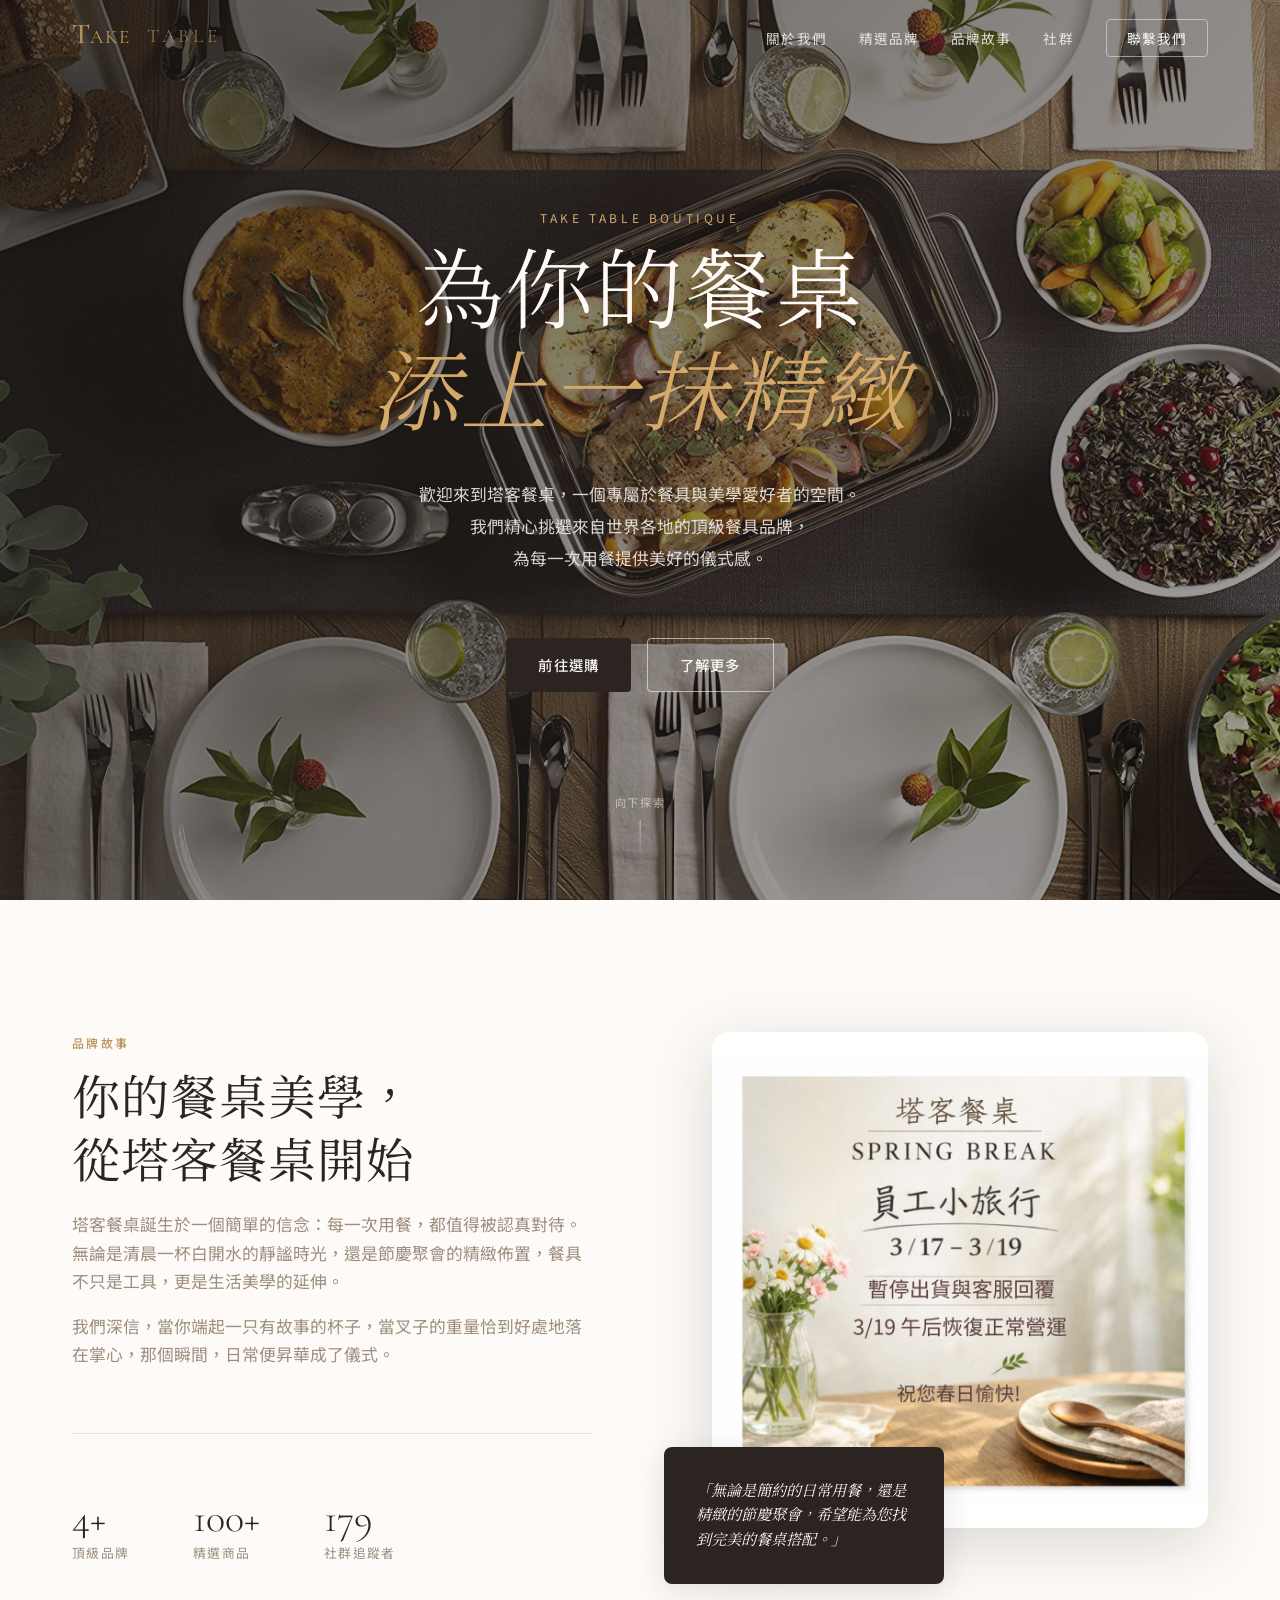
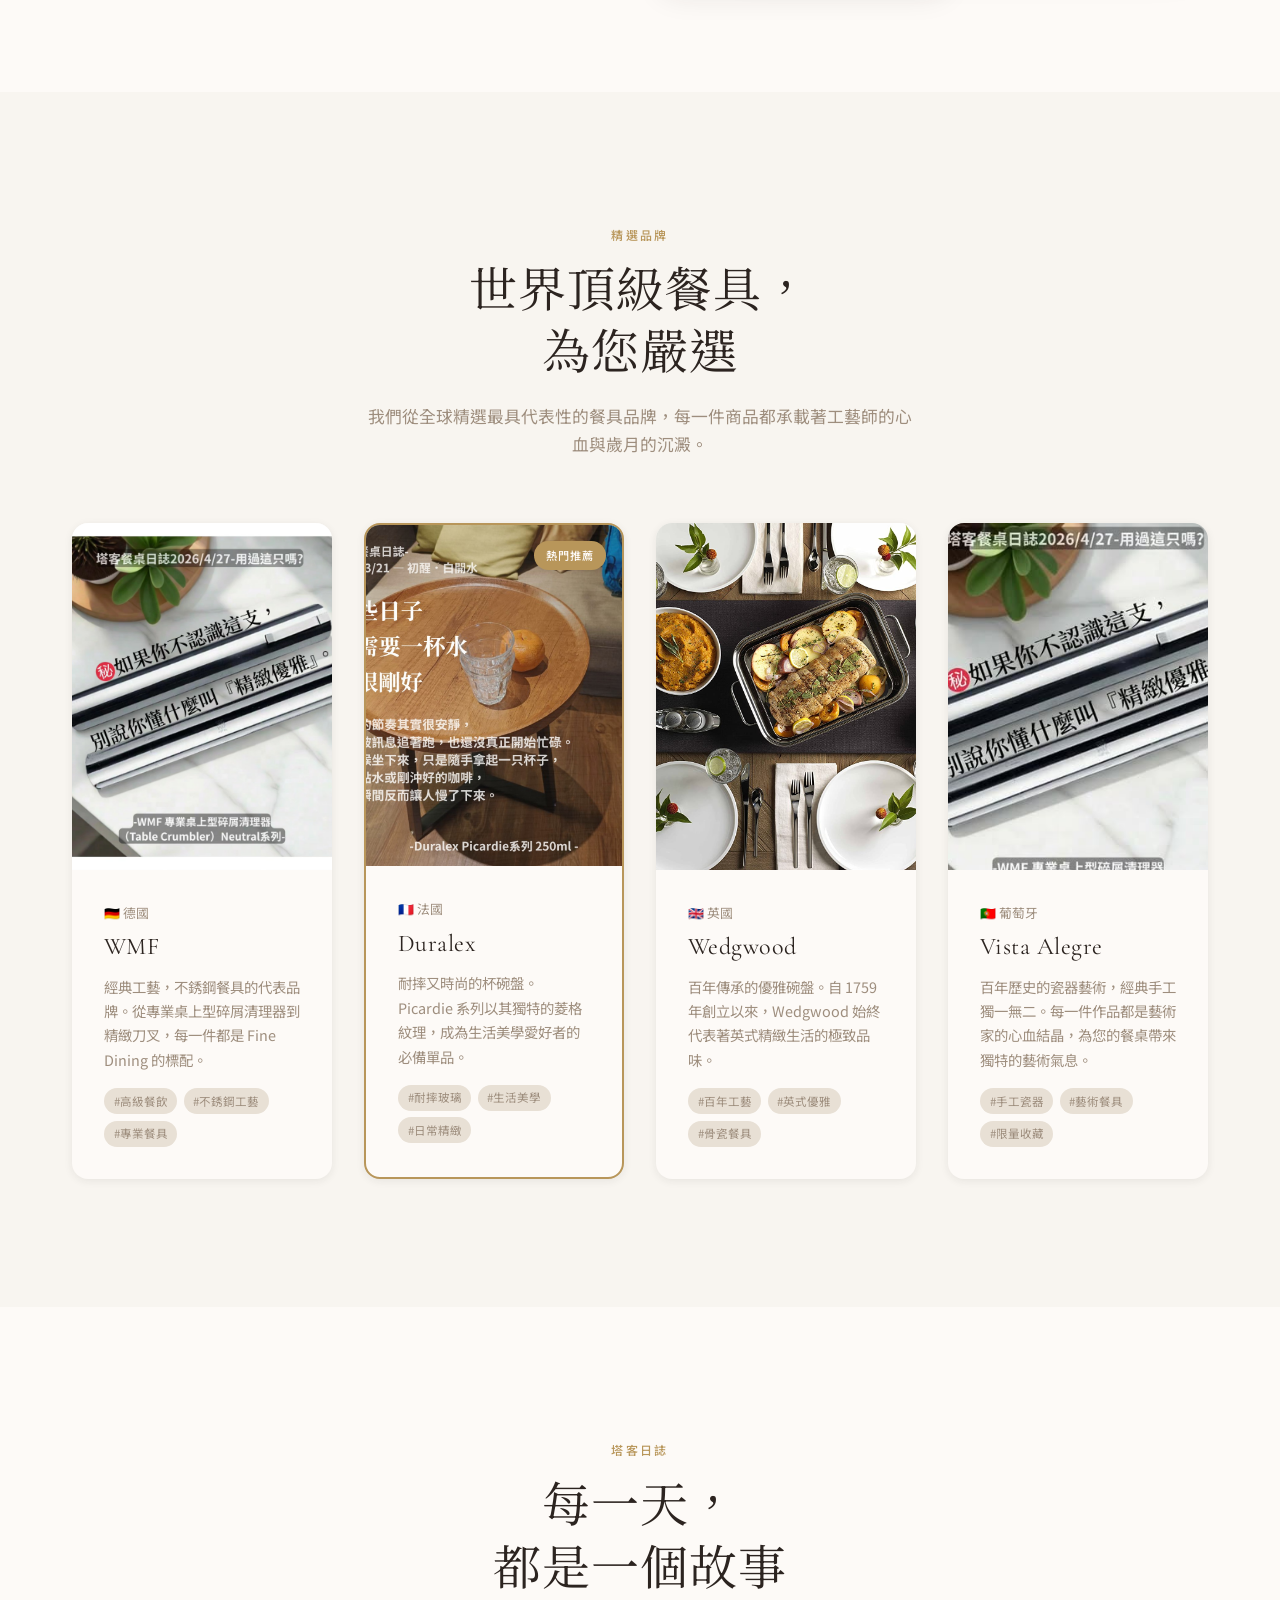
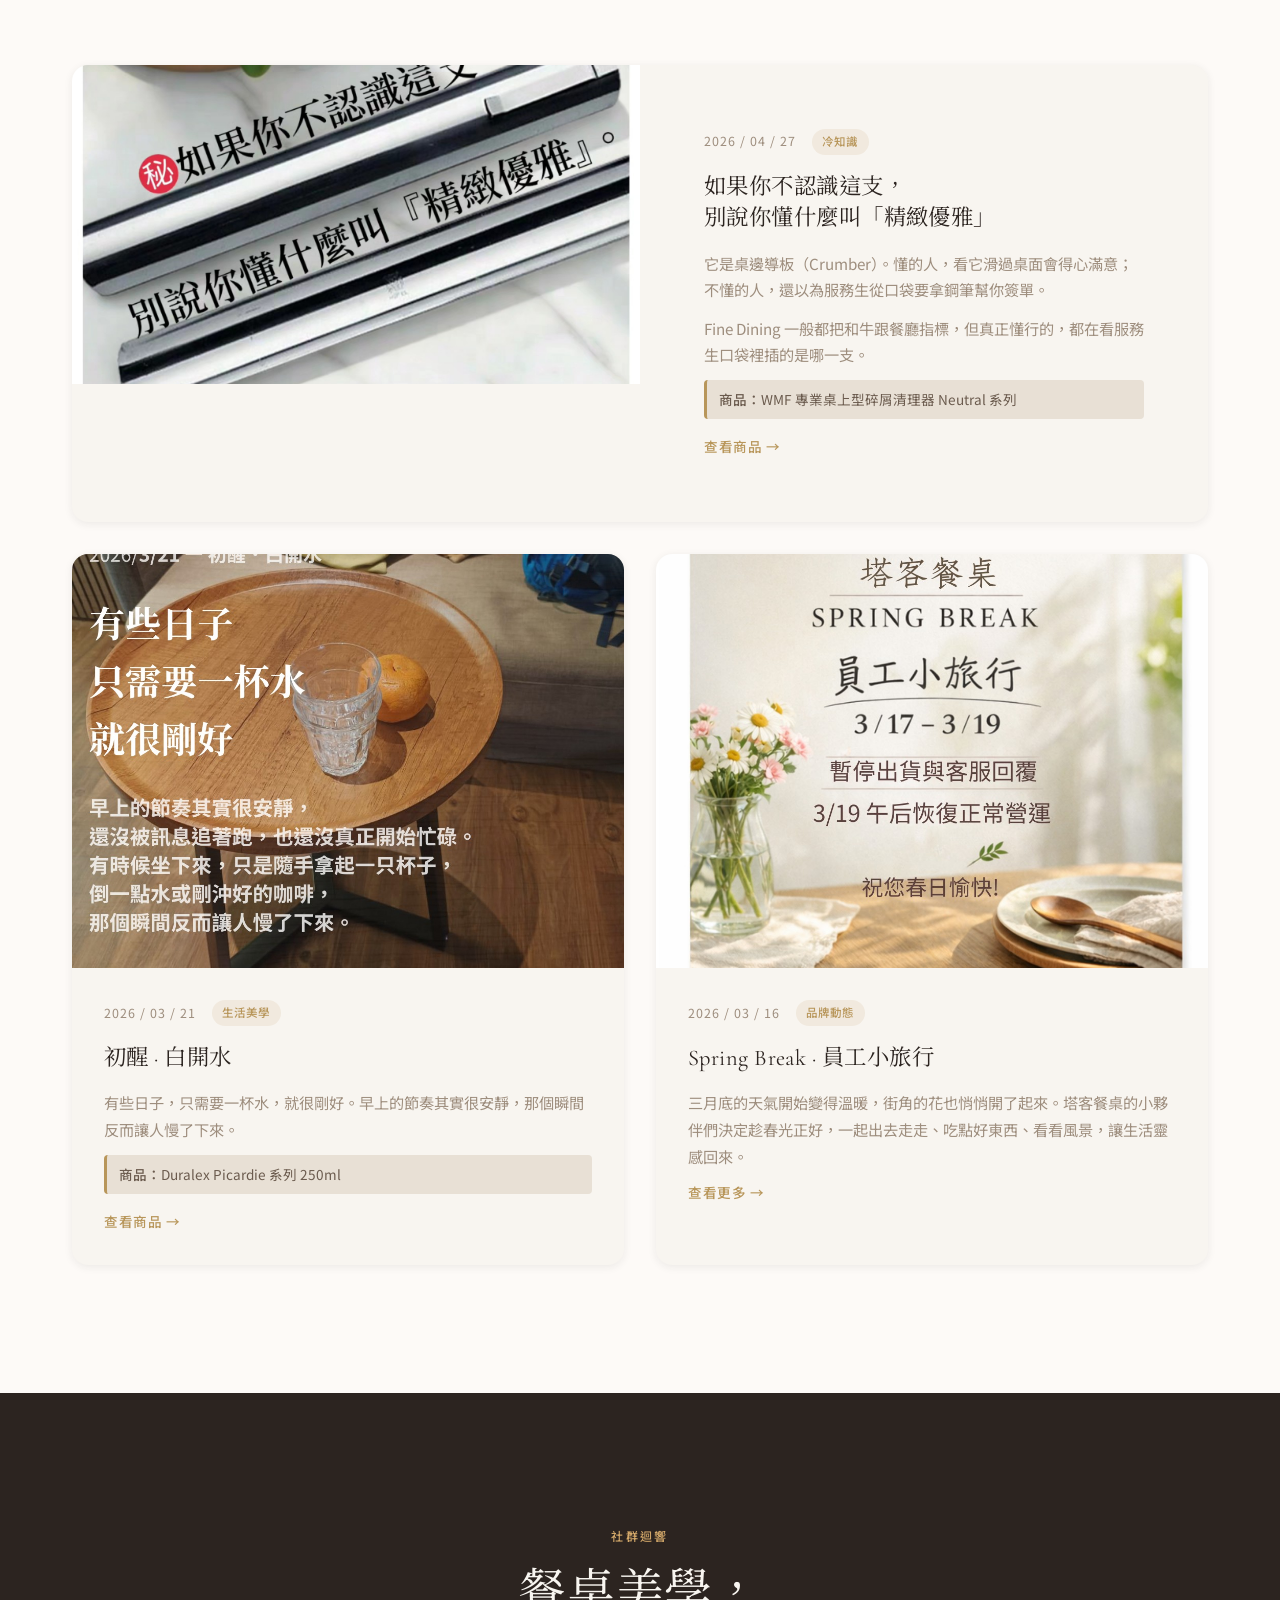
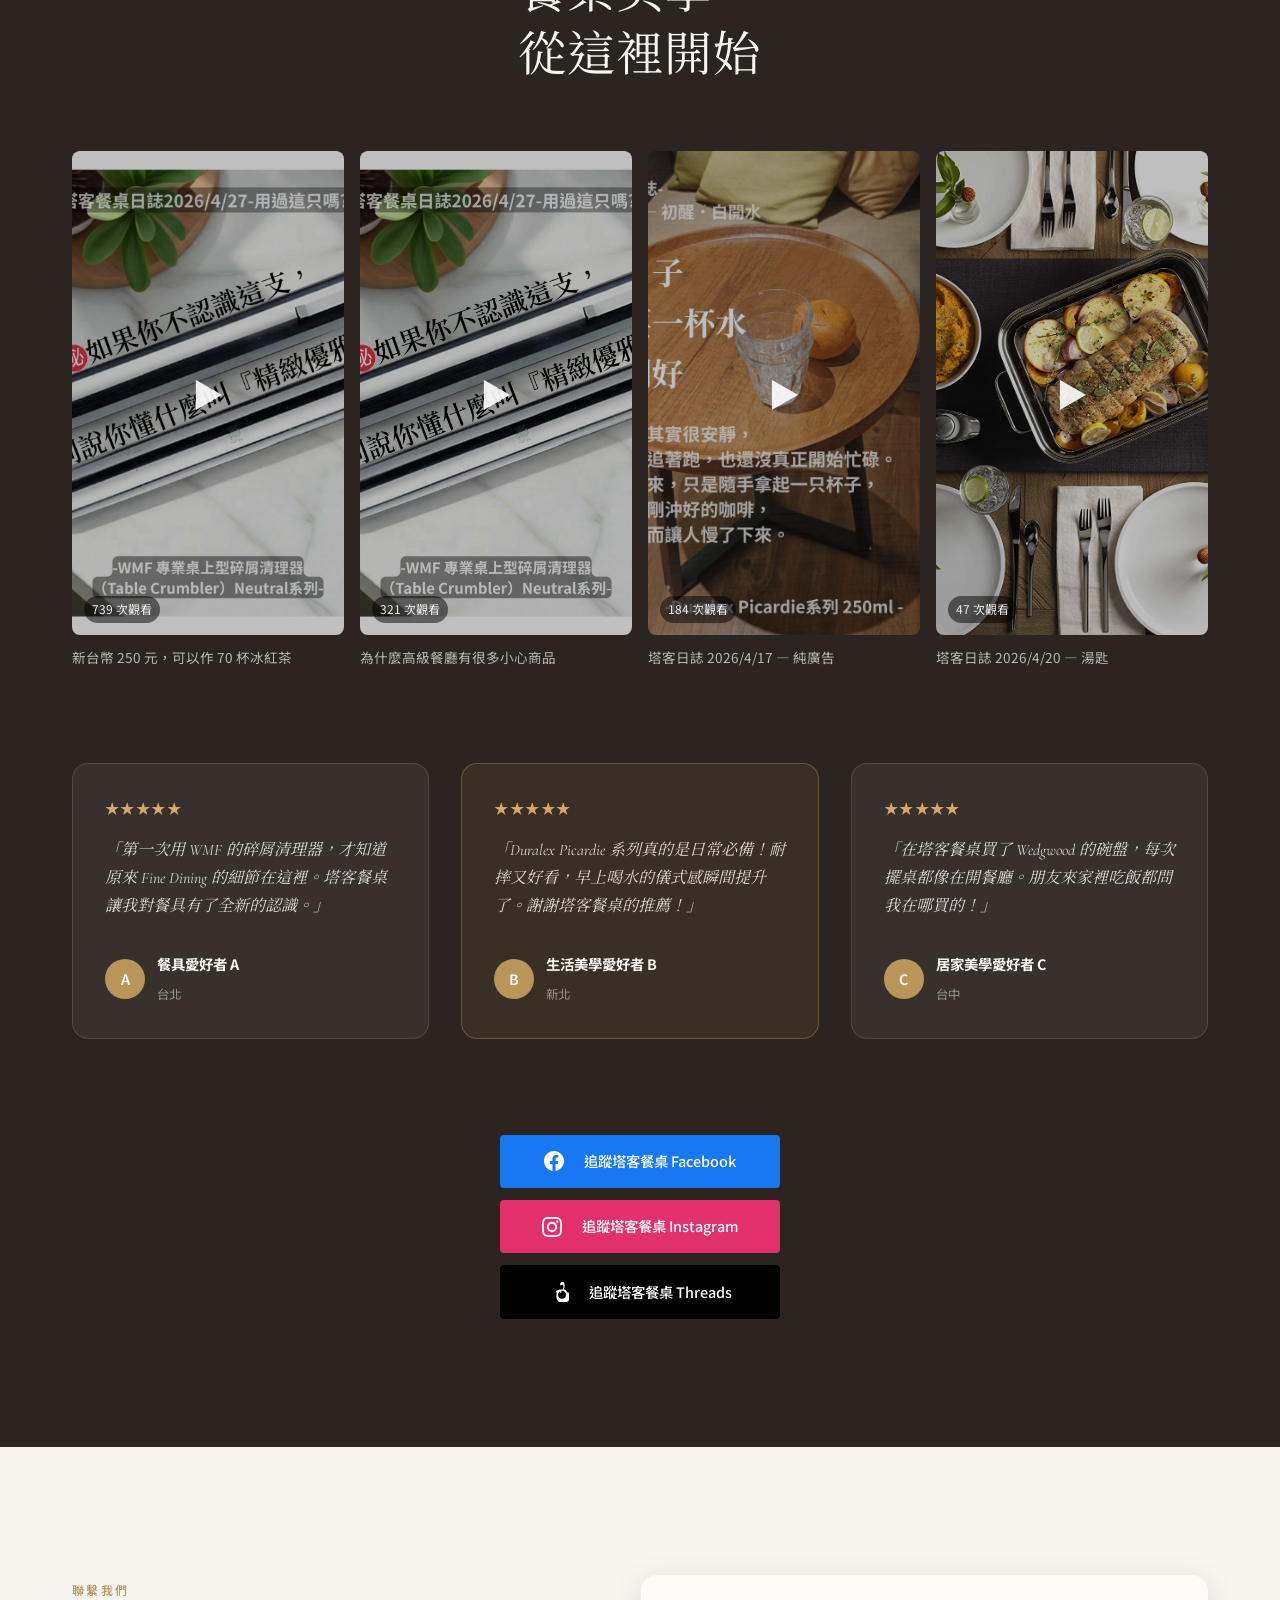
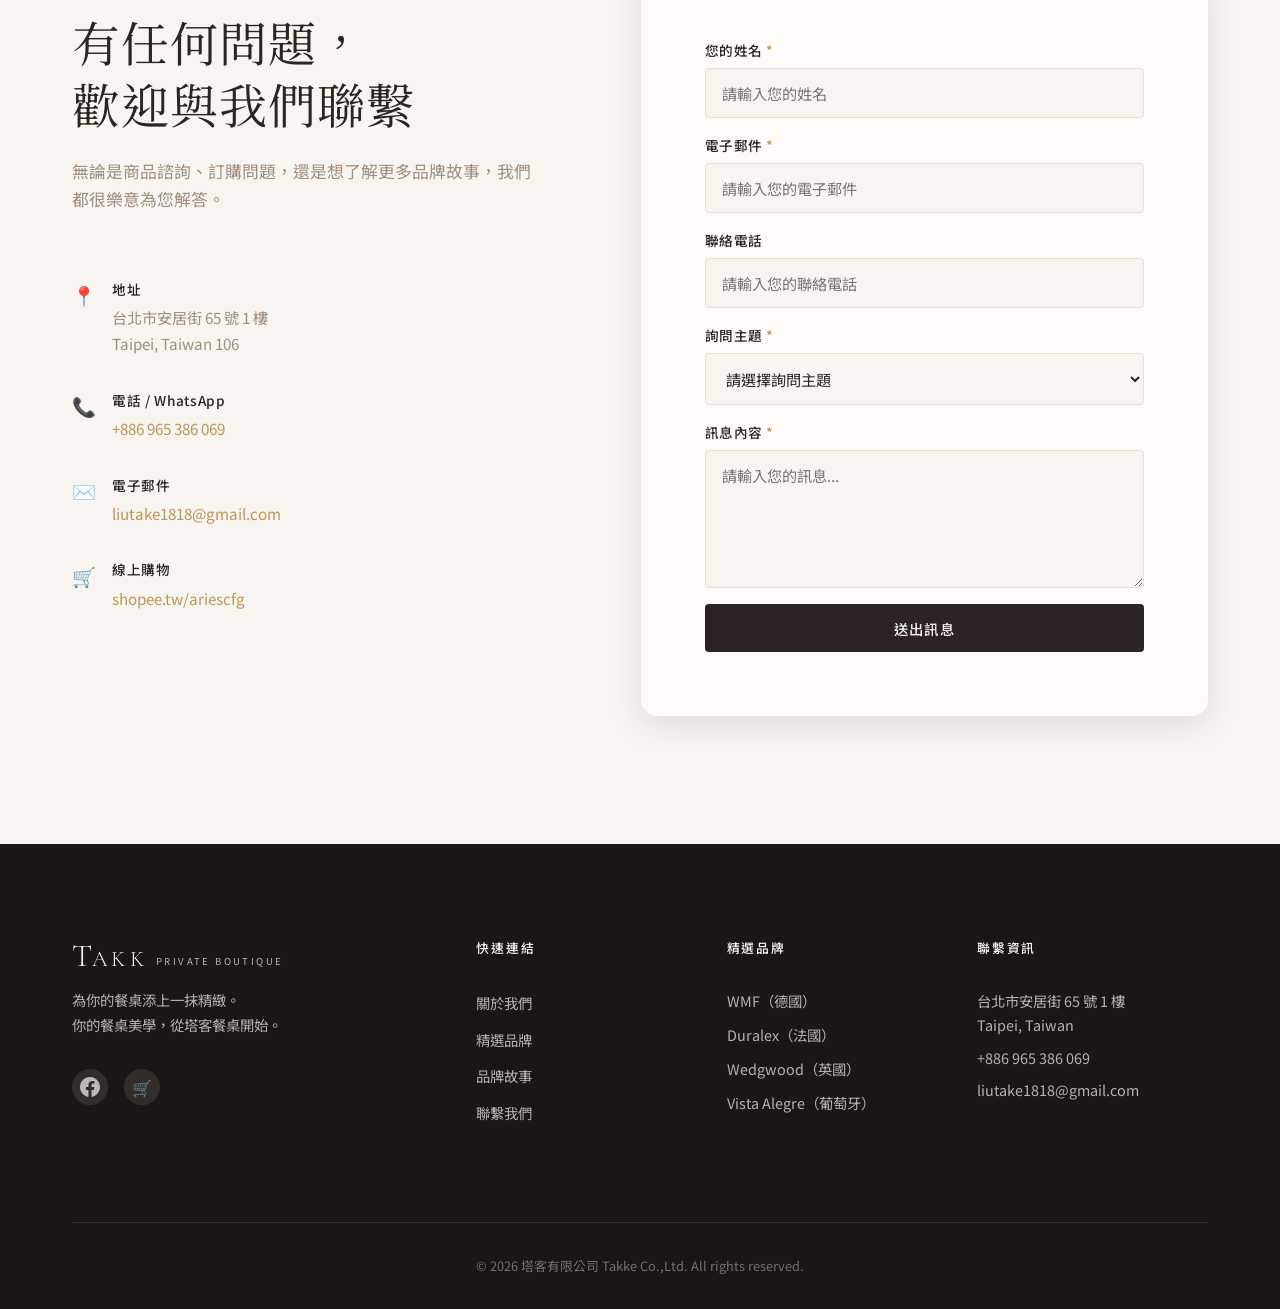
==== index.html @ 1107cc6e "Update hero-eyebrow text from 'TAKK' to 'TAKE'" ====
<!DOCTYPE html>
<html lang="zh-TW">
<head>
  <meta charset="UTF-8" />
  <meta name="viewport" content="width=device-width, initial-scale=1.0" />
  <title>塔客餐桌 | TAKE Table Boutique</title>
  <link rel="preconnect" href="https://fonts.googleapis.com" />
  <link rel="preconnect" href="https://fonts.gstatic.com" crossorigin />
  <link href="https://fonts.googleapis.com/css2?family=Noto+Serif+TC:wght@300;400;500;600;700&family=Cormorant+Garamond:ital,wght@0,300;0,400;0,500;1,300;1,400&family=Noto+Sans+TC:wght@300;400;500&display=swap" rel="stylesheet" />
  <link rel="stylesheet" href="style.css" />
</head>
<body>

  <!-- ========== NAVIGATION ========== -->
  <nav class="navbar" id="navbar">
    <div class="nav-container">
      <a href="#" class="nav-logo" style="text-decoration: none;">
        <span class="logo-t" style="font-family: 'Cormorant Garamond', serif; font-size: 1.8rem; font-weight: 500; color: #b8965a;">T</span><span class="logo-ake" style="font-family: 'Cormorant Garamond', serif; font-size: 1.2rem; letter-spacing: 0.1em; color: #b8965a; margin-right: 8px;">AKE</span>
        <span class="logo-sub" style="font-family: 'Cormorant Garamond', serif; font-size: 1.2rem; letter-spacing: 0.2em; color: #b8965a;">TABLE</span>
      </a>
      <ul class="nav-links">
        <li><a href="#about">關於我們</a></li>
        <li><a href="#brands">精選品牌</a></li>
        <li><a href="#stories">品牌故事</a></li>
        <li><a href="#social">社群</a></li>
        <li><a href="#contact" class="nav-cta">聯繫我們</a></li>
      </ul>
      <button class="hamburger" id="hamburger" aria-label="選單">
        <span></span><span></span><span></span>
      </button>
    </div>
  </nav>

  <!-- ========== HERO SECTION ========== -->
  <section class="hero" id="hero">
    <div class="hero-bg">
      <img src="cover_photo.jpeg" alt="TAKK 餐桌封面" class="hero-img" />
      <div class="hero-overlay"></div>
    </div>
    <div class="hero-content">
      <p class="hero-eyebrow">TAKE Table Boutique</p>
      <h1 class="hero-title">
        為你的餐桌<br />
        <em>添上一抹精緻</em>
      </h1>
      <p class="hero-desc">
        歡迎來到塔客餐桌，一個專屬於餐具與美學愛好者的空間。<br />
        我們精心挑選來自世界各地的頂級餐具品牌，<br />
        為每一次用餐提供美好的儀式感。
      </p>
      <div class="hero-actions">
        <a href="https://shopee.tw/ariescfg" target="_blank" class="btn btn-primary">前往選購</a>
        <a href="#about" class="btn btn-outline">了解更多</a>
      </div>
    </div>
    <div class="hero-scroll">
      <span>向下探索</span>
      <div class="scroll-line"></div>
    </div>
  </section>

  <!-- ========== BRAND STORY ========== -->
  <section class="about" id="about">
    <div class="container">
      <div class="about-grid">
        <div class="about-text">
          <span class="section-label">品牌故事</span>
          <h2 class="section-title">你的餐桌美學，<br />從塔客餐桌開始</h2>
          <p>
            塔客餐桌誕生於一個簡單的信念：每一次用餐，都值得被認真對待。無論是清晨一杯白開水的靜謐時光，還是節慶聚會的精緻佈置，餐具不只是工具，更是生活美學的延伸。
          </p>
          <p>
            我們深信，當你端起一只有故事的杯子，當叉子的重量恰到好處地落在掌心，那個瞬間，日常便昇華成了儀式。
          </p>
          <div class="about-stats">
            <div class="stat">
              <span class="stat-num">4+</span>
              <span class="stat-label">頂級品牌</span>
            </div>
            <div class="stat">
              <span class="stat-num">100+</span>
              <span class="stat-label">精選商品</span>
            </div>
            <div class="stat">
              <span class="stat-num">179</span>
              <span class="stat-label">社群追蹤者</span>
            </div>
          </div>
        </div>
        <div class="about-visual">
          <div class="about-img-wrap">
            <img src="post_spring_break.jpeg" alt="塔客餐桌品牌故事" />
          </div>
          <div class="about-quote">
            <p>「無論是簡約的日常用餐，還是精緻的節慶聚會，希望能為您找到完美的餐桌搭配。」</p>
          </div>
        </div>
      </div>
    </div>
  </section>

  <!-- ========== FEATURED BRANDS / SERVICE CARDS ========== -->
  <section class="brands" id="brands">
    <div class="container">
      <div class="section-header">
        <span class="section-label">精選品牌</span>
        <h2 class="section-title">世界頂級餐具，<br />為您嚴選</h2>
        <p class="section-desc">我們從全球精選最具代表性的餐具品牌，每一件商品都承載著工藝師的心血與歲月的沉澱。</p>
      </div>
      <div class="brands-grid">

        <div class="brand-card">
          <div class="brand-card-img">
            <img src="post_crumbler_detail.jpeg" alt="WMF 德國餐具" />
            <div class="brand-card-overlay">
              <a href="https://shopee.tw/ariescfg" target="_blank" class="brand-shop-btn">立即選購</a>
            </div>
          </div>
          <div class="brand-card-body">
            <div class="brand-origin">🇩🇪 德國</div>
            <h3 class="brand-name">WMF</h3>
            <p class="brand-desc">經典工藝，不銹鋼餐具的代表品牌。從專業桌上型碎屑清理器到精緻刀叉，每一件都是 Fine Dining 的標配。</p>
            <div class="brand-tags">
              <span>#高級餐飲</span>
              <span>#不銹鋼工藝</span>
              <span>#專業餐具</span>
            </div>
          </div>
        </div>

        <div class="brand-card featured">
          <div class="brand-card-badge">熱門推薦</div>
          <div class="brand-card-img">
            <img src="post_duralex_morning.jpeg" alt="Duralex 法國玻璃杯" />
            <div class="brand-card-overlay">
              <a href="https://shopee.tw/ariescfg" target="_blank" class="brand-shop-btn">立即選購</a>
            </div>
          </div>
          <div class="brand-card-body">
            <div class="brand-origin">🇫🇷 法國</div>
            <h3 class="brand-name">Duralex</h3>
            <p class="brand-desc">耐摔又時尚的杯碗盤。Picardie 系列以其獨特的菱格紋理，成為生活美學愛好者的必備單品。</p>
            <div class="brand-tags">
              <span>#耐摔玻璃</span>
              <span>#生活美學</span>
              <span>#日常精緻</span>
            </div>
          </div>
        </div>

        <div class="brand-card">
          <div class="brand-card-img">
            <img src="cover_photo.jpeg" alt="Wedgwood 英國瓷器" />
            <div class="brand-card-overlay">
              <a href="https://shopee.tw/ariescfg" target="_blank" class="brand-shop-btn">立即選購</a>
            </div>
          </div>
          <div class="brand-card-body">
            <div class="brand-origin">🇬🇧 英國</div>
            <h3 class="brand-name">Wedgwood</h3>
            <p class="brand-desc">百年傳承的優雅碗盤。自 1759 年創立以來，Wedgwood 始終代表著英式精緻生活的極致品味。</p>
            <div class="brand-tags">
              <span>#百年工藝</span>
              <span>#英式優雅</span>
              <span>#骨瓷餐具</span>
            </div>
          </div>
        </div>

        <div class="brand-card">
          <div class="brand-card-img">
            <img src="photo_food1.jpeg" alt="Vista Alegre 葡萄牙瓷器" />
            <div class="brand-card-overlay">
              <a href="https://shopee.tw/ariescfg" target="_blank" class="brand-shop-btn">立即選購</a>
            </div>
          </div>
          <div class="brand-card-body">
            <div class="brand-origin">🇵🇹 葡萄牙</div>
            <h3 class="brand-name">Vista Alegre</h3>
            <p class="brand-desc">百年歷史的瓷器藝術，經典手工獨一無二。每一件作品都是藝術家的心血結晶，為您的餐桌帶來獨特的藝術氣息。</p>
            <div class="brand-tags">
              <span>#手工瓷器</span>
              <span>#藝術餐具</span>
              <span>#限量收藏</span>
            </div>
          </div>
        </div>

      </div>
    </div>
  </section>

  <!-- ========== FEATURED STORIES ========== -->
  <section class="stories" id="stories">
    <div class="container">
      <div class="section-header">
        <span class="section-label">塔客日誌</span>
        <h2 class="section-title">每一天，<br />都是一個故事</h2>
      </div>
      <div class="stories-grid">

        <article class="story-card story-large">
          <div class="story-img">
            <img src="post_crumbler_detail.jpeg" alt="WMF 碎屑清理器" />
          </div>
          <div class="story-body">
            <div class="story-meta">
              <span class="story-date">2026 / 04 / 27</span>
              <span class="story-cat">冷知識</span>
            </div>
            <h3>如果你不認識這支，<br />別說你懂什麼叫「精緻優雅」</h3>
            <p>它是桌邊導板（Crumber）。懂的人，看它滑過桌面會得心滿意；不懂的人，還以為服務生從口袋要拿鋼筆幫你簽單。</p>
            <p>Fine Dining 一般都把和牛跟餐廳指標，但真正懂行的，都在看服務生口袋裡插的是哪一支。</p>
            <div class="story-product">
              <span>商品：</span>WMF 專業桌上型碎屑清理器 Neutral 系列
            </div>
            <a href="https://s.shopee.tw/1Lc9qVCIYi" target="_blank" class="story-link">查看商品 →</a>
          </div>
        </article>

        <article class="story-card">
          <div class="story-img">
            <img src="post_duralex_morning.jpeg" alt="Duralex 早晨" />
          </div>
          <div class="story-body">
            <div class="story-meta">
              <span class="story-date">2026 / 03 / 21</span>
              <span class="story-cat">生活美學</span>
            </div>
            <h3>初醒 · 白開水</h3>
            <p>有些日子，只需要一杯水，就很剛好。早上的節奏其實很安靜，那個瞬間反而讓人慢了下來。</p>
            <div class="story-product">
              <span>商品：</span>Duralex Picardie 系列 250ml
            </div>
            <a href="https://shopee.tw/ariescfg" target="_blank" class="story-link">查看商品 →</a>
          </div>
        </article>

        <article class="story-card">
          <div class="story-img">
            <img src="post_spring_break.jpeg" alt="Spring Break" />
          </div>
          <div class="story-body">
            <div class="story-meta">
              <span class="story-date">2026 / 03 / 16</span>
              <span class="story-cat">品牌動態</span>
            </div>
            <h3>Spring Break · 員工小旅行</h3>
            <p>三月底的天氣開始變得溫暖，街角的花也悄悄開了起來。塔客餐桌的小夥伴們決定趁春光正好，一起出去走走、吃點好東西、看看風景，讓生活靈感回來。</p>
            <a href="https://www.facebook.com/takktraveltw" target="_blank" class="story-link">查看更多 →</a>
          </div>
        </article>

      </div>
    </div>
  </section>

  <!-- ========== SOCIAL PROOF ========== -->
  <section class="social-proof" id="social">
    <div class="container">
      <div class="section-header">
        <span class="section-label">社群迴響</span>
        <h2 class="section-title">餐桌美學，<br />從這裡開始</h2>
      </div>

      <div class="reels-showcase">
        <div class="reel-item">
          <div class="reel-thumb">
            <img src="post_wmf_crumbler.jpeg" alt="Reel 1" />
            <div class="reel-play">▶</div>
            <div class="reel-views">739 次觀看</div>
          </div>
          <p>新台幣 250 元，可以作 70 杯冰紅茶</p>
        </div>
        <div class="reel-item">
          <div class="reel-thumb">
            <img src="post_crumbler_detail.jpeg" alt="Reel 2" />
            <div class="reel-play">▶</div>
            <div class="reel-views">321 次觀看</div>
          </div>
          <p>為什麼高級餐廳有很多小心商品</p>
        </div>
        <div class="reel-item">
          <div class="reel-thumb">
            <img src="post_duralex_morning.jpeg" alt="Reel 3" />
            <div class="reel-play">▶</div>
            <div class="reel-views">184 次觀看</div>
          </div>
          <p>塔客日誌 2026/4/17 — 純廣告</p>
        </div>
        <div class="reel-item">
          <div class="reel-thumb">
            <img src="cover_photo.jpeg" alt="Reel 4" />
            <div class="reel-play">▶</div>
            <div class="reel-views">47 次觀看</div>
          </div>
          <p>塔客日誌 2026/4/20 — 湯匙</p>
        </div>
      </div>

      <div class="testimonials">
        <div class="testimonial-card">
          <div class="testimonial-stars">★★★★★</div>
          <p class="testimonial-text">「第一次用 WMF 的碎屑清理器，才知道原來 Fine Dining 的細節在這裡。塔客餐桌讓我對餐具有了全新的認識。」</p>
          <div class="testimonial-author">
            <div class="author-avatar">A</div>
            <div>
              <strong>餐具愛好者 A</strong>
              <span>台北</span>
            </div>
          </div>
        </div>
        <div class="testimonial-card featured-testimonial">
          <div class="testimonial-stars">★★★★★</div>
          <p class="testimonial-text">「Duralex Picardie 系列真的是日常必備！耐摔又好看，早上喝水的儀式感瞬間提升了。謝謝塔客餐桌的推薦！」</p>
          <div class="testimonial-author">
            <div class="author-avatar">B</div>
            <div>
              <strong>生活美學愛好者 B</strong>
              <span>新北</span>
            </div>
          </div>
        </div>
        <div class="testimonial-card">
          <div class="testimonial-stars">★★★★★</div>
          <p class="testimonial-text">「在塔客餐桌買了 Wedgwood 的碗盤，每次擺桌都像在開餐廳。朋友來家裡吃飯都問我在哪買的！」</p>
          <div class="testimonial-author">
            <div class="author-avatar">C</div>
            <div>
              <strong>居家美學愛好者 C</strong>
              <span>台中</span>
            </div>
          </div>
        </div>
      </div>

           <!-- 社交媒體追蹤按鈕區塊 -->
      <div class="social-follow" style="display: flex; flex-direction: column; align-items: center; gap: 12px; margin-top: 20px;">
        
        <!-- Facebook 按鈕 -->
        <a href="https://www.facebook.com/takktraveltw" target="_blank" class="fb-btn" style="text-decoration: none; width: 280px; justify-content: center; display: flex; align-items: center;">
          <svg viewBox="0 0 24 24" fill="currentColor" width="20" height="20" style="margin-right: 8px;">
            <path d="M24 12.073c0-6.627-5.373-12-12-12s-12 5.373-12 12c0 5.99 4.388 10.954 10.125 11.854v-8.385H7.078v-3.47h3.047V9.43c0-3.007 1.792-4.669 4.533-4.669 1.312 0 2.686.235 2.686.235v2.953H15.83c-1.491 0-1.956.925-1.956 1.874v2.25h3.328l-.532 3.47h-2.796v8.385C19.612 23.027 24 18.062 24 12.073z"/>
          </svg>
          追蹤塔客餐桌 Facebook
        </a>

        <!-- Instagram 按鈕 -->
        <a href="https://www.instagram.com/take_table_tw/" target="_blank" class="fb-btn" style="text-decoration: none; background-color: #E1306C; border-color: #E1306C; width: 280px; justify-content: center; display: flex; align-items: center;">
          <svg viewBox="0 0 24 24" fill="currentColor" width="20" height="20" style="margin-right: 8px;">
            <path d="M12 2.163c3.204 0 3.584.012 4.85.07 3.252.148 4.771 1.691 4.919 4.919.058 1.265.069 1.645.069 4.849 0 3.205-.012 3.584-.069 4.849-.149 3.225-1.664 4.771-4.919 4.919-1.266.058-1.644.07-4.85.07-3.204 0-3.584-.012-4.849-.07-3.26-.149-4.771-1.699-4.919-4.92-.058-1.265-.07-1.644-.07-4.849 0-3.204 0.013-3.583 0.07-4.849.149-3.227 1.664-4.771 4.919-4.919 1.266-.057 1.645-.069 4.849-.069zm0-2.163c-3.259 0-3.667.014-4.947.072-4.358.2-6.78 2.618-6.98 6.98-.059 1.281-.073 1.689-.073 4.948 0 3.259.014 3.668.072 4.948.2 4.358 2.618 6.78 6.98 6.98 1.281.058 1.689.072 4.948.072 3.259 0 3.668-.014 4.948-.072 4.354-.2 6.782-2.618 6.979-6.98.059-1.28.073-1.689.073-4.948 0-3.259-.014-3.667-.072-4.947-.196-4.354-2.617-6.78-6.979-6.98-1.281-.059-1.69-.073-4.949-.073zm0 5.838c-3.403 0-6.162 2.759-6.162 6.162s2.759 6.163 6.162 6.163 6.162-2.759 6.162-6.163c0-3.403-2.759-6.162-6.162-6.162zm0 10.162c-2.209 0-4-1.79-4-4 0-2.209 1.791-4 4-4s4 1.791 4 4c0 2.21-1.791 4-4 4zm6.406-11.845c-.796 0-1.441.645-1.441 1.44s.645 1.44 1.441 1.44c.795 0 1.439-.645 1.439-1.44s-.644-1.44-1.439-1.44z"/>
          </svg>
          追蹤塔客餐桌 Instagram
        </a>

        <!-- Threads 按鈕 -->
        <a href="https://www.threads.com/@take_table_tw" target="_blank" class="fb-btn" style="text-decoration: none; background-color: #000000; border-color: #000000; width: 280px; justify-content: center; display: flex; align-items: center;">
          <svg viewBox="0 0 24 24" fill="currentColor" width="20" height="20" style="margin-right: 8px;">
            <path d="M14.88 11.53c0-.39-.07-.71-.22-.94s-.36-.35-.64-.35c-.29 0-.5.12-.64.35s-.21.55-.21.94c0 .38.07.7.21.94s.36.35.64.35c.27 0 .49-.12.64-.35s.22-.56.22-.94zm6.97 1.04c-.06-.13-.11-.26-.17-.4-.82-1.74-2.1-2.85-3.84-3.34.23-.55.43-1.16.59-1.84.22-.94.34-1.94.34-2.99 0-1.3-.23-2.32-.68-3.07-.46-.75-1.14-1.12-2.03-1.12h-.01c-.88 0-1.57.37-2.05 1.11-.47.74-.71 1.76-.71 3.08h2c0-.8.1-.12.3-.39s.44-.41.74-.41c.3 0 .54.14.73.41s.28.78.28 1.51c0 .88-.1 1.71-.31 2.5-.14.54-.31 1.04-.51 1.5-.78-.13-1.56-.2-2.34-.2-2.38 0-4.32.74-5.83 2.21C9.6 12.87 8.85 14.81 8.85 17.18c0 2.37.75 4.31 2.26 5.8 1.51 1.5 3.45 2.25 5.82 2.25 3.16 0 5.67-1.34 7.54-4.03.48-.69.87-1.45 1.17-2.29.3-.84.45-1.74.45-2.69 0-1.34-.14-2.61-.41-3.81l.17.17zm-6.26 7.6c-1.37 0-2.52-.45-3.44-1.35-.92-.9-1.38-2.05-1.38-3.44 0-1.41.46-2.57 1.38-3.48.92-.91 2.07-1.36 3.44-1.36 1.39 0 2.54.45 3.45 1.35.91.91 1.36 2.07 1.36 3.48 0 1.38-.45 2.53-1.36 3.44s-2.06 1.36-3.45 1.36z"/>
          </svg>
          追蹤塔客餐桌 Threads
        </a>

      </div>
  </section>

  <!-- ========== CONTACT FORM ========== -->
  <section class="contact" id="contact">
    <div class="container">
      <div class="contact-grid">
        <div class="contact-info">
          <span class="section-label">聯繫我們</span>
          <h2 class="section-title">有任何問題，<br />歡迎與我們聯繫</h2>
          <p>無論是商品諮詢、訂購問題，還是想了解更多品牌故事，我們都很樂意為您解答。</p>

          <div class="contact-details">
            <div class="contact-item">
              <div class="contact-icon">📍</div>
              <div>
                <strong>地址</strong>
                <p>台北市安居街 65 號 1 樓<br />Taipei, Taiwan 106</p>
              </div>
            </div>
            <div class="contact-item">
              <div class="contact-icon">📞</div>
              <div>
                <strong>電話 / WhatsApp</strong>
                <p><a href="tel:+886965386069">+886 965 386 069</a></p>
              </div>
            </div>
            <div class="contact-item">
              <div class="contact-icon">✉️</div>
              <div>
                <strong>電子郵件</strong>
                <p><a href="mailto:liutake1818@gmail.com">liutake1818@gmail.com</a></p>
              </div>
            </div>
            <div class="contact-item">
              <div class="contact-icon">🛒</div>
              <div>
                <strong>線上購物</strong>
                <p><a href="https://shopee.tw/ariescfg" target="_blank">shopee.tw/ariescfg</a></p>
              </div>
            </div>
          </div>
        </div>

        <div class="contact-form-wrap">
          <form class="contact-form" id="contactForm">
            <div class="form-group">
              <label for="name">您的姓名 <span class="required">*</span></label>
              <input type="text" id="name" name="name" placeholder="請輸入您的姓名" required />
            </div>
            <div class="form-group">
              <label for="email">電子郵件 <span class="required">*</span></label>
              <input type="email" id="email" name="email" placeholder="請輸入您的電子郵件" required />
            </div>
            <div class="form-group">
              <label for="phone">聯絡電話</label>
              <input type="tel" id="phone" name="phone" placeholder="請輸入您的聯絡電話" />
            </div>
            <div class="form-group">
              <label for="subject">詢問主題 <span class="required">*</span></label>
              <select id="subject" name="subject" required>
                <option value="" disabled selected>請選擇詢問主題</option>
                <option value="product">商品諮詢</option>
                <option value="order">訂購問題</option>
                <option value="brand">品牌合作</option>
                <option value="other">其他</option>
              </select>
            </div>
            <div class="form-group">
              <label for="message">訊息內容 <span class="required">*</span></label>
              <textarea id="message" name="message" rows="5" placeholder="請輸入您的訊息..." required></textarea>
            </div>
            <button type="submit" class="btn btn-primary btn-full">送出訊息</button>
          </form>
          <div class="form-success" id="formSuccess" style="display:none;">
            <div class="success-icon">✓</div>
            <h3>訊息已送出！</h3>
            <p>感謝您的聯繫，我們將盡快回覆您。</p>
          </div>
        </div>
      </div>
    </div>
  </section>

  <!-- ========== FOOTER ========== -->
  <footer class="footer">
    <div class="container">
      <div class="footer-grid">
        <div class="footer-brand">
          <div class="footer-logo">
            <span class="logo-t">T</span><span class="logo-akk">AKK</span>
            <span class="logo-sub">PRIVATE BOUTIQUE</span>
          </div>
          <p>為你的餐桌添上一抹精緻。<br />你的餐桌美學，從塔客餐桌開始。</p>
          <div class="footer-social">
            <a href="https://www.facebook.com/takktraveltw" target="_blank" aria-label="Facebook">
              <svg viewBox="0 0 24 24" fill="currentColor" width="20" height="20">
                <path d="M24 12.073c0-6.627-5.373-12-12-12s-12 5.373-12 12c0 5.99 4.388 10.954 10.125 11.854v-8.385H7.078v-3.47h3.047V9.43c0-3.007 1.792-4.669 4.533-4.669 1.312 0 2.686.235 2.686.235v2.953H15.83c-1.491 0-1.956.925-1.956 1.874v2.25h3.328l-.532 3.47h-2.796v8.385C19.612 23.027 24 18.062 24 12.073z"/>
              </svg>
            </a>
            <a href="https://shopee.tw/ariescfg" target="_blank" aria-label="Shopee">🛒</a>
          </div>
        </div>
        <div class="footer-links">
          <h4>快速連結</h4>
          <ul>
            <li><a href="#about">關於我們</a></li>
            <li><a href="#brands">精選品牌</a></li>
            <li><a href="#stories">品牌故事</a></li>
            <li><a href="#contact">聯繫我們</a></li>
          </ul>
        </div>
        <div class="footer-brands-list">
          <h4>精選品牌</h4>
          <ul>
            <li>WMF（德國）</li>
            <li>Duralex（法國）</li>
            <li>Wedgwood（英國）</li>
            <li>Vista Alegre（葡萄牙）</li>
          </ul>
        </div>
        <div class="footer-contact">
          <h4>聯繫資訊</h4>
          <p>台北市安居街 65 號 1 樓<br />Taipei, Taiwan</p>
          <p><a href="tel:+886965386069">+886 965 386 069</a></p>
          <p><a href="mailto:liutake1818@gmail.com">liutake1818@gmail.com</a></p>
        </div>
      </div>
      <div class="footer-bottom">
        <p>© 2026 塔客有限公司 Takke Co.,Ltd. All rights reserved.</p>
      </div>
    </div>
  </footer>

  <script src="script.js"></script>
</body>
</html>
---- style.css ----
/* ============================================
   TAKK Private Boutique — Landing Page Styles
   Aesthetic: Refined, Elegant, Warm Minimal
   ============================================ */

/* ---------- CSS Variables ---------- */
:root {
  --color-cream: #f8f5f0;
  --color-warm-white: #fdfaf7;
  --color-beige: #e8e0d5;
  --color-sand: #d4c9b8;
  --color-taupe: #9e8e7e;
  --color-brown: #6b5b4e;
  --color-dark: #2c2420;
  --color-charcoal: #3d3530;
  --color-gold: #b8965a;
  --color-gold-light: #d4a96a;
  --color-black: #1a1614;

  --font-serif: 'Cormorant Garamond', 'Noto Serif TC', Georgia, serif;
  --font-sans: 'Noto Sans TC', 'PingFang TC', sans-serif;

  --spacing-xs: 0.5rem;
  --spacing-sm: 1rem;
  --spacing-md: 2rem;
  --spacing-lg: 4rem;
  --spacing-xl: 6rem;
  --spacing-2xl: 8rem;

  --radius-sm: 4px;
  --radius-md: 8px;
  --radius-lg: 16px;

  --transition: 0.35s cubic-bezier(0.4, 0, 0.2, 1);
  --shadow-sm: 0 2px 8px rgba(44, 36, 32, 0.08);
  --shadow-md: 0 8px 32px rgba(44, 36, 32, 0.12);
  --shadow-lg: 0 16px 64px rgba(44, 36, 32, 0.16);
}

/* ---------- Reset & Base ---------- */
*, *::before, *::after {
  box-sizing: border-box;
  margin: 0;
  padding: 0;
}

html {
  scroll-behavior: smooth;
  font-size: 16px;
}

body {
  font-family: var(--font-sans);
  background-color: var(--color-warm-white);
  color: var(--color-dark);
  line-height: 1.7;
  overflow-x: hidden;
}

img {
  max-width: 100%;
  height: auto;
  display: block;
}

a {
  color: inherit;
  text-decoration: none;
}

ul {
  list-style: none;
}

.container {
  max-width: 1200px;
  margin: 0 auto;
  padding: 0 var(--spacing-md);
}

/* ---------- Typography ---------- */
h1, h2, h3, h4 {
  font-family: var(--font-serif);
  font-weight: 400;
  line-height: 1.3;
  letter-spacing: 0.02em;
}

.section-label {
  display: inline-block;
  font-family: var(--font-sans);
  font-size: 0.75rem;
  font-weight: 500;
  letter-spacing: 0.2em;
  text-transform: uppercase;
  color: var(--color-gold);
  margin-bottom: var(--spacing-sm);
}

.section-title {
  font-size: clamp(2rem, 4vw, 3rem);
  color: var(--color-dark);
  margin-bottom: var(--spacing-sm);
}

.section-desc {
  font-size: 1.05rem;
  color: var(--color-taupe);
  max-width: 560px;
  margin: 0 auto;
}

.section-header {
  text-align: center;
  margin-bottom: var(--spacing-lg);
}

/* ---------- Buttons ---------- */
.btn {
  display: inline-flex;
  align-items: center;
  gap: 0.5rem;
  padding: 0.85rem 2rem;
  font-family: var(--font-sans);
  font-size: 0.9rem;
  font-weight: 500;
  letter-spacing: 0.08em;
  border-radius: var(--radius-sm);
  transition: var(--transition);
  cursor: pointer;
  border: none;
}

.btn-primary {
  background-color: var(--color-dark);
  color: var(--color-cream);
}

.btn-primary:hover {
  background-color: var(--color-charcoal);
  transform: translateY(-2px);
  box-shadow: var(--shadow-md);
}

.btn-outline {
  background-color: transparent;
  color: var(--color-cream);
  border: 1px solid rgba(248, 245, 240, 0.6);
}

.btn-outline:hover {
  background-color: rgba(248, 245, 240, 0.15);
  border-color: var(--color-cream);
}

.btn-full {
  width: 100%;
  justify-content: center;
}

/* ---------- Navigation ---------- */
.navbar {
  position: fixed;
  top: 0;
  left: 0;
  right: 0;
  z-index: 1000;
  padding: 1.25rem 0;
  transition: var(--transition);
}

.navbar.scrolled {
  background-color: rgba(253, 250, 247, 0.95);
  backdrop-filter: blur(12px);
  box-shadow: var(--shadow-sm);
  padding: 0.85rem 0;
}

.nav-container {
  max-width: 1200px;
  margin: 0 auto;
  padding: 0 var(--spacing-md);
  display: flex;
  align-items: center;
  justify-content: space-between;
}

.nav-logo {
  display: flex;
  align-items: baseline;
  gap: 0;
  color: var(--color-cream);
  transition: var(--transition);
}

.navbar.scrolled .nav-logo {
  color: var(--color-dark);
}

.logo-t {
  font-family: var(--font-serif);
  font-size: 2rem;
  font-weight: 300;
  line-height: 1;
}

.logo-akk {
  font-family: var(--font-serif);
  font-size: 1.4rem;
  font-weight: 300;
  letter-spacing: 0.15em;
  line-height: 1;
}

.logo-sub {
  font-family: var(--font-sans);
  font-size: 0.6rem;
  letter-spacing: 0.25em;
  text-transform: uppercase;
  margin-left: 0.5rem;
  opacity: 0.7;
  align-self: flex-end;
  padding-bottom: 0.15rem;
}

.nav-links {
  display: flex;
  align-items: center;
  gap: var(--spacing-md);
}

.nav-links a {
  font-size: 0.85rem;
  font-weight: 400;
  letter-spacing: 0.08em;
  color: rgba(248, 245, 240, 0.85);
  transition: var(--transition);
  position: relative;
}

.navbar.scrolled .nav-links a {
  color: var(--color-charcoal);
}

.nav-links a::after {
  content: '';
  position: absolute;
  bottom: -3px;
  left: 0;
  width: 0;
  height: 1px;
  background-color: var(--color-gold);
  transition: var(--transition);
}

.nav-links a:hover::after {
  width: 100%;
}

.nav-cta {
  padding: 0.5rem 1.25rem;
  border: 1px solid rgba(248, 245, 240, 0.5);
  border-radius: var(--radius-sm);
  color: var(--color-cream) !important;
  transition: var(--transition) !important;
}

.navbar.scrolled .nav-cta {
  border-color: var(--color-dark);
  color: var(--color-dark) !important;
}

.nav-cta:hover {
  background-color: var(--color-dark);
  border-color: var(--color-dark);
  color: var(--color-cream) !important;
}

.hamburger {
  display: none;
  flex-direction: column;
  gap: 5px;
  background: none;
  border: none;
  cursor: pointer;
  padding: 4px;
}

.hamburger span {
  display: block;
  width: 24px;
  height: 1.5px;
  background-color: var(--color-cream);
  transition: var(--transition);
}

.navbar.scrolled .hamburger span {
  background-color: var(--color-dark);
}

/* ---------- Hero ---------- */
.hero {
  position: relative;
  height: 100vh;
  min-height: 700px;
  display: flex;
  align-items: center;
  justify-content: center;
  overflow: hidden;
}

.hero-bg {
  position: absolute;
  inset: 0;
}

.hero-img {
  width: 100%;
  height: 100%;
  object-fit: cover;
  object-position: center;
  transform: scale(1.05);
  transition: transform 8s ease;
}

.hero:hover .hero-img {
  transform: scale(1);
}

.hero-overlay {
  position: absolute;
  inset: 0;
  background: linear-gradient(
    135deg,
    rgba(26, 22, 20, 0.72) 0%,
    rgba(44, 36, 32, 0.55) 50%,
    rgba(26, 22, 20, 0.4) 100%
  );
}

.hero-content {
  position: relative;
  z-index: 2;
  text-align: center;
  color: var(--color-cream);
  max-width: 760px;
  padding: 0 var(--spacing-md);
  animation: heroFadeIn 1.2s ease forwards;
}

@keyframes heroFadeIn {
  from { opacity: 0; transform: translateY(30px); }
  to { opacity: 1; transform: translateY(0); }
}

.hero-eyebrow {
  font-family: var(--font-sans);
  font-size: 0.75rem;
  letter-spacing: 0.3em;
  text-transform: uppercase;
  color: var(--color-gold-light);
  margin-bottom: var(--spacing-sm);
}

.hero-title {
  font-family: var(--font-serif);
  font-size: clamp(3rem, 7vw, 5.5rem);
  font-weight: 300;
  line-height: 1.15;
  margin-bottom: var(--spacing-md);
  color: var(--color-warm-white);
}

.hero-title em {
  font-style: italic;
  color: var(--color-gold-light);
}

.hero-desc {
  font-size: 1.05rem;
  line-height: 1.9;
  color: rgba(248, 245, 240, 0.85);
  margin-bottom: var(--spacing-lg);
}

.hero-actions {
  display: flex;
  gap: var(--spacing-sm);
  justify-content: center;
  flex-wrap: wrap;
}

.hero-scroll {
  position: absolute;
  bottom: 2.5rem;
  left: 50%;
  transform: translateX(-50%);
  z-index: 2;
  display: flex;
  flex-direction: column;
  align-items: center;
  gap: 0.5rem;
  color: rgba(248, 245, 240, 0.6);
  font-size: 0.7rem;
  letter-spacing: 0.15em;
  text-transform: uppercase;
}

.scroll-line {
  width: 1px;
  height: 40px;
  background: linear-gradient(to bottom, rgba(248, 245, 240, 0.6), transparent);
  animation: scrollPulse 2s ease-in-out infinite;
}

@keyframes scrollPulse {
  0%, 100% { opacity: 0.6; transform: scaleY(1); }
  50% { opacity: 1; transform: scaleY(1.2); }
}

/* ---------- About ---------- */
.about {
  padding: var(--spacing-2xl) 0;
  background-color: var(--color-warm-white);
}

.about-grid {
  display: grid;
  grid-template-columns: 1fr 1fr;
  gap: var(--spacing-xl);
  align-items: center;
}

.about-text p {
  color: var(--color-taupe);
  margin-bottom: var(--spacing-sm);
  font-size: 1.05rem;
}

.about-stats {
  display: flex;
  gap: var(--spacing-lg);
  margin-top: var(--spacing-lg);
  padding-top: var(--spacing-lg);
  border-top: 1px solid var(--color-beige);
}

.stat {
  display: flex;
  flex-direction: column;
  gap: 0.25rem;
}

.stat-num {
  font-family: var(--font-serif);
  font-size: 2.5rem;
  font-weight: 300;
  color: var(--color-dark);
  line-height: 1;
}

.stat-label {
  font-size: 0.8rem;
  letter-spacing: 0.1em;
  color: var(--color-taupe);
}

.about-visual {
  position: relative;
  padding-bottom: 2rem;
  padding-left: 1.5rem;
}

.about-img-wrap {
  border-radius: var(--radius-lg);
  overflow: hidden;
  box-shadow: var(--shadow-lg);
  aspect-ratio: 1;
}

.about-img-wrap img {
  width: 100%;
  height: 100%;
  object-fit: cover;
  transition: transform 0.6s ease;
}

.about-img-wrap:hover img {
  transform: scale(1.03);
}

.about-quote {
  position: absolute;
  bottom: -1.5rem;
  left: -1.5rem;
  background-color: var(--color-dark);
  color: var(--color-cream);
  padding: var(--spacing-md);
  border-radius: var(--radius-md);
  max-width: 280px;
  box-shadow: var(--shadow-md);
  z-index: 2;
}

.about-quote p {
  font-family: var(--font-serif);
  font-size: 0.95rem;
  font-style: italic;
  line-height: 1.6;
}

/* ---------- Brands ---------- */
.brands {
  padding: var(--spacing-2xl) 0;
  background-color: var(--color-cream);
}

.brands-grid {
  display: grid;
  grid-template-columns: repeat(4, 1fr);
  gap: var(--spacing-md);
}

.brand-card {
  background-color: var(--color-warm-white);
  border-radius: var(--radius-lg);
  overflow: hidden;
  box-shadow: var(--shadow-sm);
  transition: var(--transition);
  position: relative;
}

.brand-card:hover {
  transform: translateY(-6px);
  box-shadow: var(--shadow-lg);
}

.brand-card.featured {
  border: 2px solid var(--color-gold);
}

.brand-card-badge {
  position: absolute;
  top: 1rem;
  right: 1rem;
  z-index: 3;
  background-color: var(--color-gold);
  color: var(--color-warm-white);
  font-size: 0.7rem;
  font-weight: 500;
  letter-spacing: 0.1em;
  padding: 0.3rem 0.75rem;
  border-radius: 20px;
}

.brand-card-img {
  position: relative;
  aspect-ratio: 3/4;
  overflow: hidden;
}

.brand-card-img img {
  width: 100%;
  height: 100%;
  object-fit: cover;
  transition: transform 0.5s ease;
}

.brand-card:hover .brand-card-img img {
  transform: scale(1.06);
}

.brand-card-overlay {
  position: absolute;
  inset: 0;
  background-color: rgba(26, 22, 20, 0.5);
  display: flex;
  align-items: center;
  justify-content: center;
  opacity: 0;
  transition: var(--transition);
}

.brand-card:hover .brand-card-overlay {
  opacity: 1;
}

.brand-shop-btn {
  padding: 0.6rem 1.5rem;
  background-color: var(--color-cream);
  color: var(--color-dark);
  font-size: 0.85rem;
  font-weight: 500;
  letter-spacing: 0.08em;
  border-radius: var(--radius-sm);
  transition: var(--transition);
}

.brand-shop-btn:hover {
  background-color: var(--color-gold);
  color: var(--color-warm-white);
}

.brand-card-body {
  padding: var(--spacing-md);
}

.brand-origin {
  font-size: 0.8rem;
  color: var(--color-taupe);
  margin-bottom: 0.5rem;
}

.brand-name {
  font-family: var(--font-serif);
  font-size: 1.5rem;
  font-weight: 400;
  color: var(--color-dark);
  margin-bottom: 0.75rem;
}

.brand-desc {
  font-size: 0.9rem;
  color: var(--color-taupe);
  line-height: 1.7;
  margin-bottom: var(--spacing-sm);
}

.brand-tags {
  display: flex;
  flex-wrap: wrap;
  gap: 0.4rem;
}

.brand-tags span {
  font-size: 0.72rem;
  color: var(--color-taupe);
  background-color: var(--color-beige);
  padding: 0.2rem 0.6rem;
  border-radius: 20px;
}

/* ---------- Stories ---------- */
.stories {
  padding: var(--spacing-2xl) 0;
  background-color: var(--color-warm-white);
}

.stories-grid {
  display: grid;
  grid-template-columns: 1fr 1fr;
  grid-template-rows: auto auto;
  gap: var(--spacing-md);
}

.story-card {
  background-color: var(--color-cream);
  border-radius: var(--radius-lg);
  overflow: hidden;
  box-shadow: var(--shadow-sm);
  transition: var(--transition);
  display: grid;
  grid-template-columns: 1fr 1fr;
}

.story-card:hover {
  box-shadow: var(--shadow-md);
  transform: translateY(-3px);
}

.story-large {
  grid-column: 1 / -1;
}

.story-large .story-img {
  aspect-ratio: 16/9;
}

.story-card:not(.story-large) {
  grid-template-columns: 1fr;
  display: flex;
  flex-direction: column;
}

.story-card:not(.story-large) .story-img {
  aspect-ratio: 4/3;
  flex-shrink: 0;
}

.story-card:not(.story-large) .story-body {
  flex: 1;
  justify-content: flex-start;
  padding: var(--spacing-md);
}

.story-img {
  overflow: hidden;
}

.story-img img {
  width: 100%;
  height: 100%;
  object-fit: cover;
  transition: transform 0.5s ease;
}

.story-card:hover .story-img img {
  transform: scale(1.04);
}

.story-body {
  padding: var(--spacing-lg);
  display: flex;
  flex-direction: column;
  justify-content: center;
}

.story-meta {
  display: flex;
  align-items: center;
  gap: var(--spacing-sm);
  margin-bottom: var(--spacing-sm);
}

.story-date {
  font-size: 0.78rem;
  color: var(--color-taupe);
  letter-spacing: 0.08em;
}

.story-cat {
  font-size: 0.72rem;
  font-weight: 500;
  color: var(--color-gold);
  background-color: rgba(184, 150, 90, 0.12);
  padding: 0.2rem 0.65rem;
  border-radius: 20px;
}

.story-body h3 {
  font-family: var(--font-serif);
  font-size: 1.4rem;
  color: var(--color-dark);
  margin-bottom: var(--spacing-sm);
  line-height: 1.4;
}

.story-body p {
  font-size: 0.95rem;
  color: var(--color-taupe);
  line-height: 1.75;
  margin-bottom: 0.75rem;
}

.story-product {
  font-size: 0.85rem;
  color: var(--color-brown);
  margin-bottom: var(--spacing-sm);
  padding: 0.5rem 0.75rem;
  background-color: var(--color-beige);
  border-radius: var(--radius-sm);
  border-left: 3px solid var(--color-gold);
}

.story-product span {
  font-weight: 500;
}

.story-link {
  font-size: 0.85rem;
  font-weight: 500;
  color: var(--color-gold);
  letter-spacing: 0.05em;
  transition: var(--transition);
  align-self: flex-start;
}

.story-link:hover {
  color: var(--color-dark);
}

/* ---------- Social Proof ---------- */
.social-proof {
  padding: var(--spacing-2xl) 0;
  background-color: var(--color-dark);
  color: var(--color-cream);
}

.social-proof .section-label {
  color: var(--color-gold-light);
}

.social-proof .section-title {
  color: var(--color-cream);
}

.social-proof .section-desc {
  color: rgba(248, 245, 240, 0.7);
}

.reels-showcase {
  display: grid;
  grid-template-columns: repeat(4, 1fr);
  gap: var(--spacing-sm);
  margin-bottom: var(--spacing-xl);
}

.reel-item {
  cursor: pointer;
}

.reel-item p {
  font-size: 0.85rem;
  color: rgba(248, 245, 240, 0.7);
  margin-top: 0.75rem;
  line-height: 1.5;
}

.reel-thumb {
  position: relative;
  aspect-ratio: 9/16;
  border-radius: var(--radius-md);
  overflow: hidden;
}

.reel-thumb img {
  width: 100%;
  height: 100%;
  object-fit: cover;
  transition: transform 0.4s ease;
  filter: brightness(0.75);
}

.reel-item:hover .reel-thumb img {
  transform: scale(1.05);
  filter: brightness(0.9);
}

.reel-play {
  position: absolute;
  inset: 0;
  display: flex;
  align-items: center;
  justify-content: center;
  font-size: 2rem;
  color: rgba(255, 255, 255, 0.9);
  transition: var(--transition);
}

.reel-item:hover .reel-play {
  transform: scale(1.2);
}

.reel-views {
  position: absolute;
  bottom: 0.75rem;
  left: 0.75rem;
  font-size: 0.75rem;
  color: rgba(255, 255, 255, 0.9);
  background-color: rgba(0, 0, 0, 0.5);
  padding: 0.2rem 0.5rem;
  border-radius: 20px;
}

.testimonials {
  display: grid;
  grid-template-columns: repeat(3, 1fr);
  gap: var(--spacing-md);
  margin-bottom: var(--spacing-xl);
}

.testimonial-card {
  background-color: rgba(248, 245, 240, 0.06);
  border: 1px solid rgba(248, 245, 240, 0.12);
  border-radius: var(--radius-lg);
  padding: var(--spacing-md);
  transition: var(--transition);
}

.testimonial-card:hover {
  background-color: rgba(248, 245, 240, 0.1);
  border-color: rgba(184, 150, 90, 0.4);
}

.featured-testimonial {
  background-color: rgba(184, 150, 90, 0.1);
  border-color: rgba(184, 150, 90, 0.4);
}

.testimonial-stars {
  color: var(--color-gold-light);
  font-size: 0.9rem;
  letter-spacing: 0.1em;
  margin-bottom: var(--spacing-sm);
}

.testimonial-text {
  font-family: var(--font-serif);
  font-size: 1rem;
  font-style: italic;
  color: rgba(248, 245, 240, 0.85);
  line-height: 1.75;
  margin-bottom: var(--spacing-md);
}

.testimonial-author {
  display: flex;
  align-items: center;
  gap: 0.75rem;
}

.author-avatar {
  width: 40px;
  height: 40px;
  border-radius: 50%;
  background-color: var(--color-gold);
  color: var(--color-warm-white);
  display: flex;
  align-items: center;
  justify-content: center;
  font-weight: 600;
  font-size: 0.9rem;
  flex-shrink: 0;
}

.testimonial-author strong {
  display: block;
  font-size: 0.9rem;
  color: var(--color-cream);
  margin-bottom: 0.1rem;
}

.testimonial-author span {
  font-size: 0.78rem;
  color: rgba(248, 245, 240, 0.5);
}

.fb-follow {
  text-align: center;
}

.fb-btn {
  display: inline-flex;
  align-items: center;
  gap: 0.75rem;
  padding: 0.9rem 2rem;
  background-color: #1877f2;
  color: white;
  font-size: 0.9rem;
  font-weight: 500;
  border-radius: var(--radius-sm);
  transition: var(--transition);
}

.fb-btn:hover {
  background-color: #1464d8;
  transform: translateY(-2px);
  box-shadow: 0 8px 24px rgba(24, 119, 242, 0.4);
}

/* ---------- Contact ---------- */
.contact {
  padding: var(--spacing-2xl) 0;
  background-color: var(--color-cream);
}

.contact-grid {
  display: grid;
  grid-template-columns: 1fr 1.2fr;
  gap: var(--spacing-xl);
  align-items: start;
}

.contact-info p {
  color: var(--color-taupe);
  margin-bottom: var(--spacing-lg);
  font-size: 1.05rem;
}

.contact-details {
  display: flex;
  flex-direction: column;
  gap: var(--spacing-md);
}

.contact-item {
  display: flex;
  align-items: flex-start;
  gap: var(--spacing-sm);
}

.contact-icon {
  font-size: 1.2rem;
  flex-shrink: 0;
  margin-top: 0.1rem;
}

.contact-item strong {
  display: block;
  font-size: 0.85rem;
  font-weight: 500;
  letter-spacing: 0.05em;
  color: var(--color-dark);
  margin-bottom: 0.25rem;
}

.contact-item p {
  font-size: 0.95rem;
  color: var(--color-taupe);
  margin: 0;
}

.contact-item a {
  color: var(--color-gold);
  transition: var(--transition);
}

.contact-item a:hover {
  color: var(--color-dark);
}

.contact-form-wrap {
  background-color: var(--color-warm-white);
  border-radius: var(--radius-lg);
  padding: var(--spacing-lg);
  box-shadow: var(--shadow-md);
}

.contact-form {
  display: flex;
  flex-direction: column;
  gap: var(--spacing-sm);
}

.form-group {
  display: flex;
  flex-direction: column;
  gap: 0.4rem;
}

.form-group label {
  font-size: 0.85rem;
  font-weight: 500;
  color: var(--color-dark);
  letter-spacing: 0.03em;
}

.required {
  color: var(--color-gold);
}

.form-group input,
.form-group select,
.form-group textarea {
  padding: 0.8rem 1rem;
  font-family: var(--font-sans);
  font-size: 0.95rem;
  color: var(--color-dark);
  background-color: var(--color-cream);
  border: 1px solid var(--color-beige);
  border-radius: var(--radius-sm);
  transition: var(--transition);
  outline: none;
  width: 100%;
}

.form-group input:focus,
.form-group select:focus,
.form-group textarea:focus {
  border-color: var(--color-gold);
  box-shadow: 0 0 0 3px rgba(184, 150, 90, 0.15);
}

.form-group textarea {
  resize: vertical;
  min-height: 120px;
}

.form-success {
  text-align: center;
  padding: var(--spacing-xl) var(--spacing-md);
}

.success-icon {
  width: 64px;
  height: 64px;
  background-color: var(--color-gold);
  color: white;
  border-radius: 50%;
  display: flex;
  align-items: center;
  justify-content: center;
  font-size: 1.5rem;
  margin: 0 auto var(--spacing-md);
}

.form-success h3 {
  font-family: var(--font-serif);
  font-size: 1.5rem;
  margin-bottom: 0.5rem;
}

.form-success p {
  color: var(--color-taupe);
}

/* ---------- Footer ---------- */
.footer {
  background-color: var(--color-black);
  color: rgba(248, 245, 240, 0.7);
  padding: var(--spacing-xl) 0 var(--spacing-md);
}

.footer-grid {
  display: grid;
  grid-template-columns: 2fr 1fr 1fr 1.5fr;
  gap: var(--spacing-xl);
  margin-bottom: var(--spacing-xl);
}

.footer-logo {
  display: flex;
  align-items: baseline;
  gap: 0;
  color: var(--color-cream);
  margin-bottom: var(--spacing-sm);
}

.footer-brand p {
  font-size: 0.9rem;
  line-height: 1.7;
  margin-bottom: var(--spacing-md);
}

.footer-social {
  display: flex;
  gap: var(--spacing-sm);
}

.footer-social a {
  display: flex;
  align-items: center;
  justify-content: center;
  width: 36px;
  height: 36px;
  background-color: rgba(248, 245, 240, 0.1);
  border-radius: 50%;
  color: rgba(248, 245, 240, 0.7);
  font-size: 1rem;
  transition: var(--transition);
}

.footer-social a:hover {
  background-color: var(--color-gold);
  color: white;
}

.footer h4 {
  font-family: var(--font-sans);
  font-size: 0.8rem;
  font-weight: 500;
  letter-spacing: 0.15em;
  text-transform: uppercase;
  color: var(--color-cream);
  margin-bottom: var(--spacing-md);
}

.footer-links ul,
.footer-brands-list ul {
  display: flex;
  flex-direction: column;
  gap: 0.6rem;
}

.footer-links a {
  font-size: 0.9rem;
  transition: var(--transition);
}

.footer-links a:hover {
  color: var(--color-gold-light);
}

.footer-brands-list li {
  font-size: 0.9rem;
}

.footer-contact p {
  font-size: 0.9rem;
  line-height: 1.7;
  margin-bottom: 0.5rem;
}

.footer-contact a {
  color: rgba(248, 245, 240, 0.7);
  transition: var(--transition);
}

.footer-contact a:hover {
  color: var(--color-gold-light);
}

.footer-bottom {
  border-top: 1px solid rgba(248, 245, 240, 0.1);
  padding-top: var(--spacing-md);
  text-align: center;
  font-size: 0.8rem;
  color: rgba(248, 245, 240, 0.4);
}

/* ---------- Animations / Scroll ---------- */
.fade-in {
  opacity: 0;
  transform: translateY(24px);
  transition: opacity 0.7s ease, transform 0.7s ease;
}

.fade-in.visible {
  opacity: 1;
  transform: translateY(0);
}

/* ---------- Responsive ---------- */
@media (max-width: 1100px) {
  .brands-grid {
    grid-template-columns: repeat(2, 1fr);
  }
}

@media (max-width: 900px) {
  .about-grid {
    grid-template-columns: 1fr;
  }

  .about-quote {
    position: static;
    margin-top: var(--spacing-md);
    max-width: 100%;
  }

  .stories-grid {
    grid-template-columns: 1fr;
  }

  .story-card {
    grid-template-columns: 1fr;
  }

  .story-large {
    grid-column: 1;
  }

  .story-large .story-img {
    aspect-ratio: 4/3;
  }

  .reels-showcase {
    grid-template-columns: repeat(2, 1fr);
  }

  .testimonials {
    grid-template-columns: 1fr;
  }

  .contact-grid {
    grid-template-columns: 1fr;
  }

  .footer-grid {
    grid-template-columns: 1fr 1fr;
    gap: var(--spacing-lg);
  }

  .footer-brand {
    grid-column: 1 / -1;
  }
}

@media (max-width: 640px) {
  .nav-links {
    display: none;
    position: fixed;
    top: 0;
    left: 0;
    right: 0;
    bottom: 0;
    background-color: var(--color-dark);
    flex-direction: column;
    align-items: center;
    justify-content: center;
    gap: var(--spacing-lg);
    z-index: 999;
  }

  .nav-links.open {
    display: flex;
  }

  .nav-links a {
    font-size: 1.2rem;
    color: var(--color-cream);
  }

  .hamburger {
    display: flex;
    z-index: 1001;
  }

  .brands-grid {
    grid-template-columns: 1fr;
  }

  .hero-title {
    font-size: 2.5rem;
  }

  .reels-showcase {
    grid-template-columns: repeat(2, 1fr);
  }

  .footer-grid {
    grid-template-columns: 1fr;
  }

  .about-stats {
    gap: var(--spacing-md);
  }
}
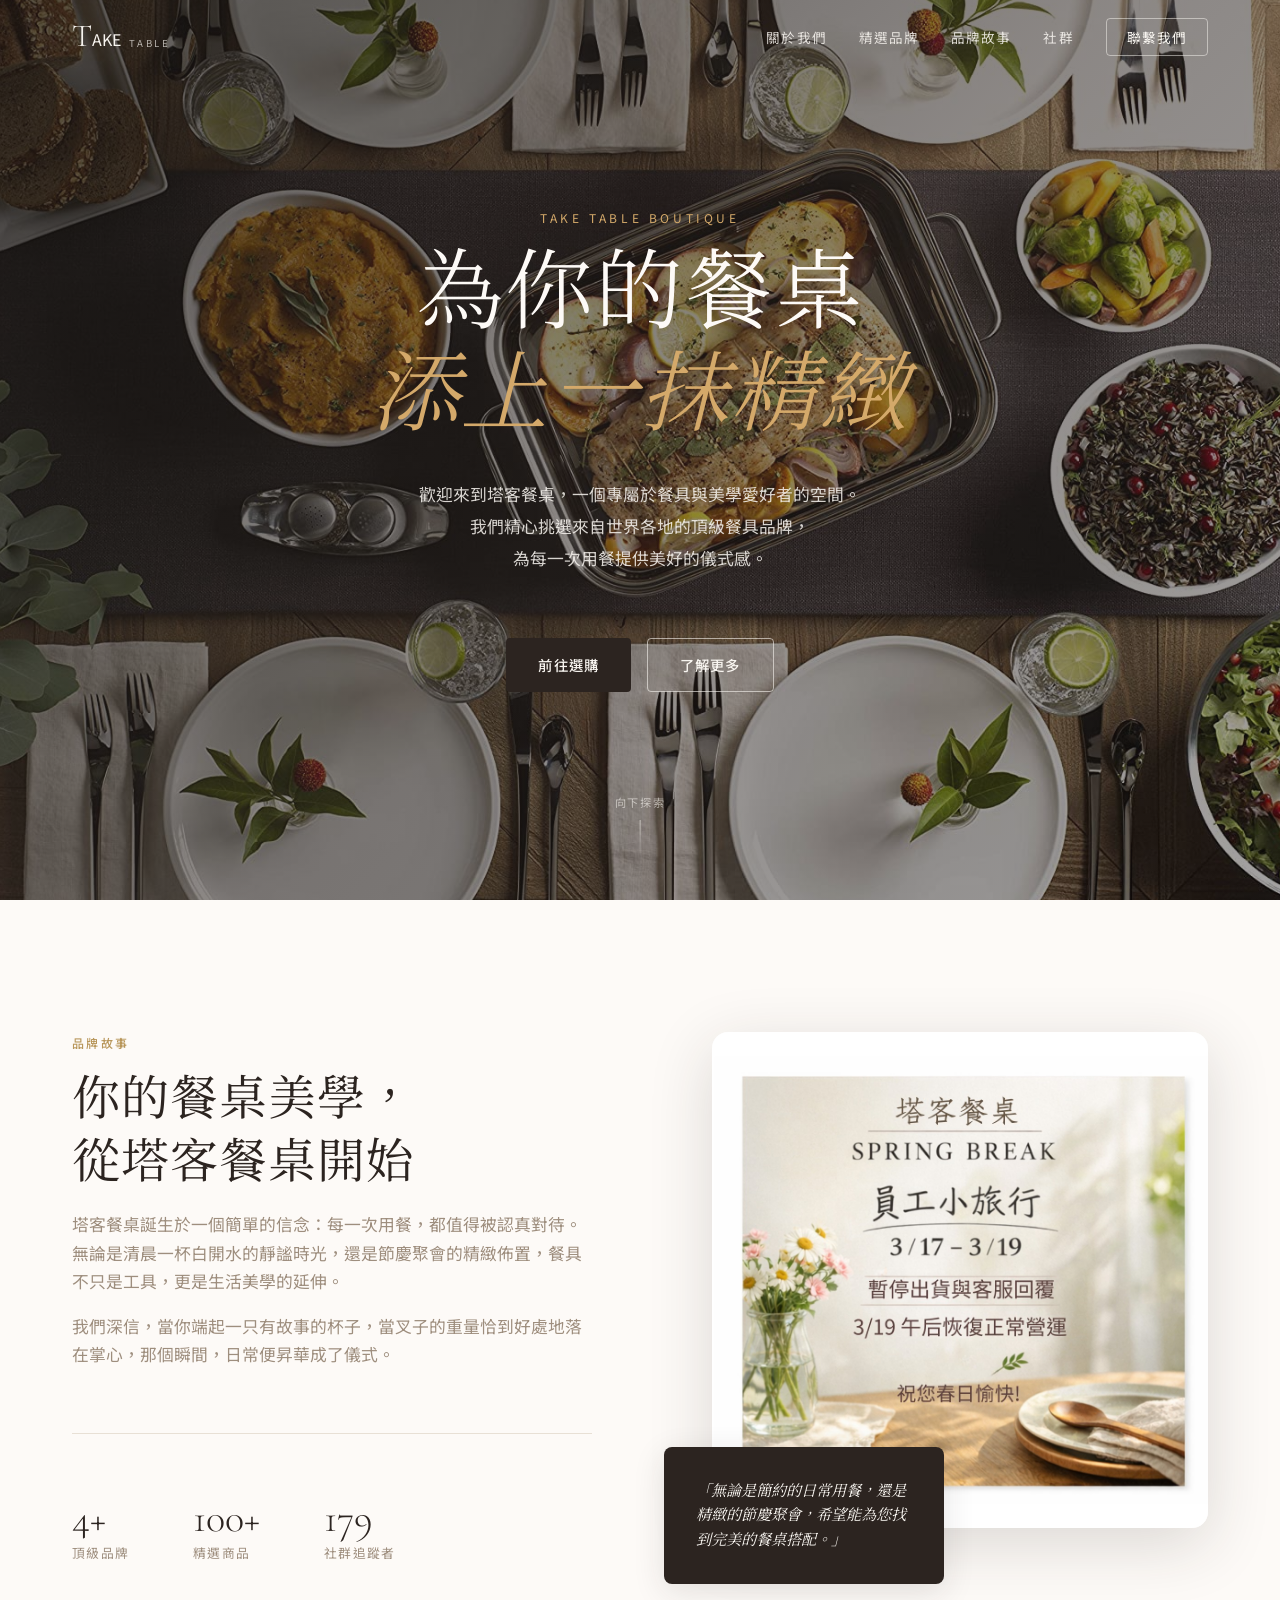
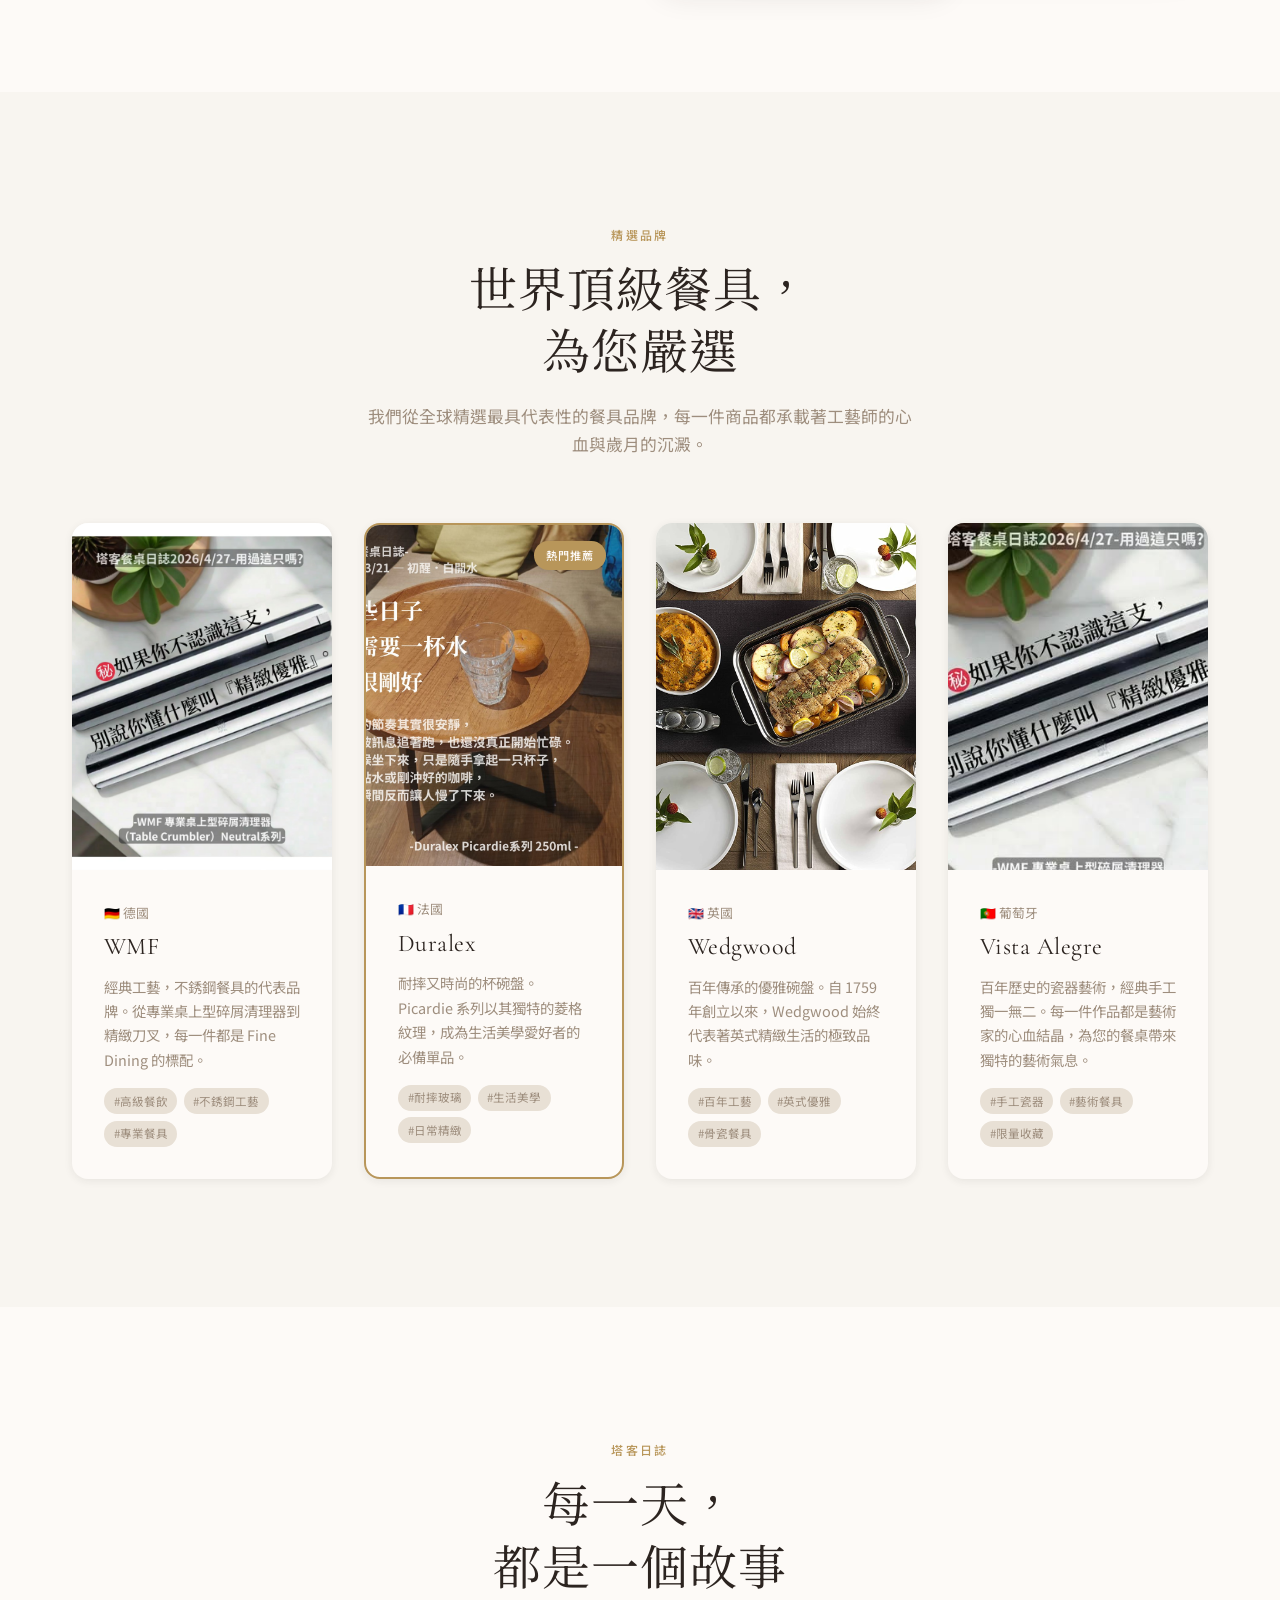
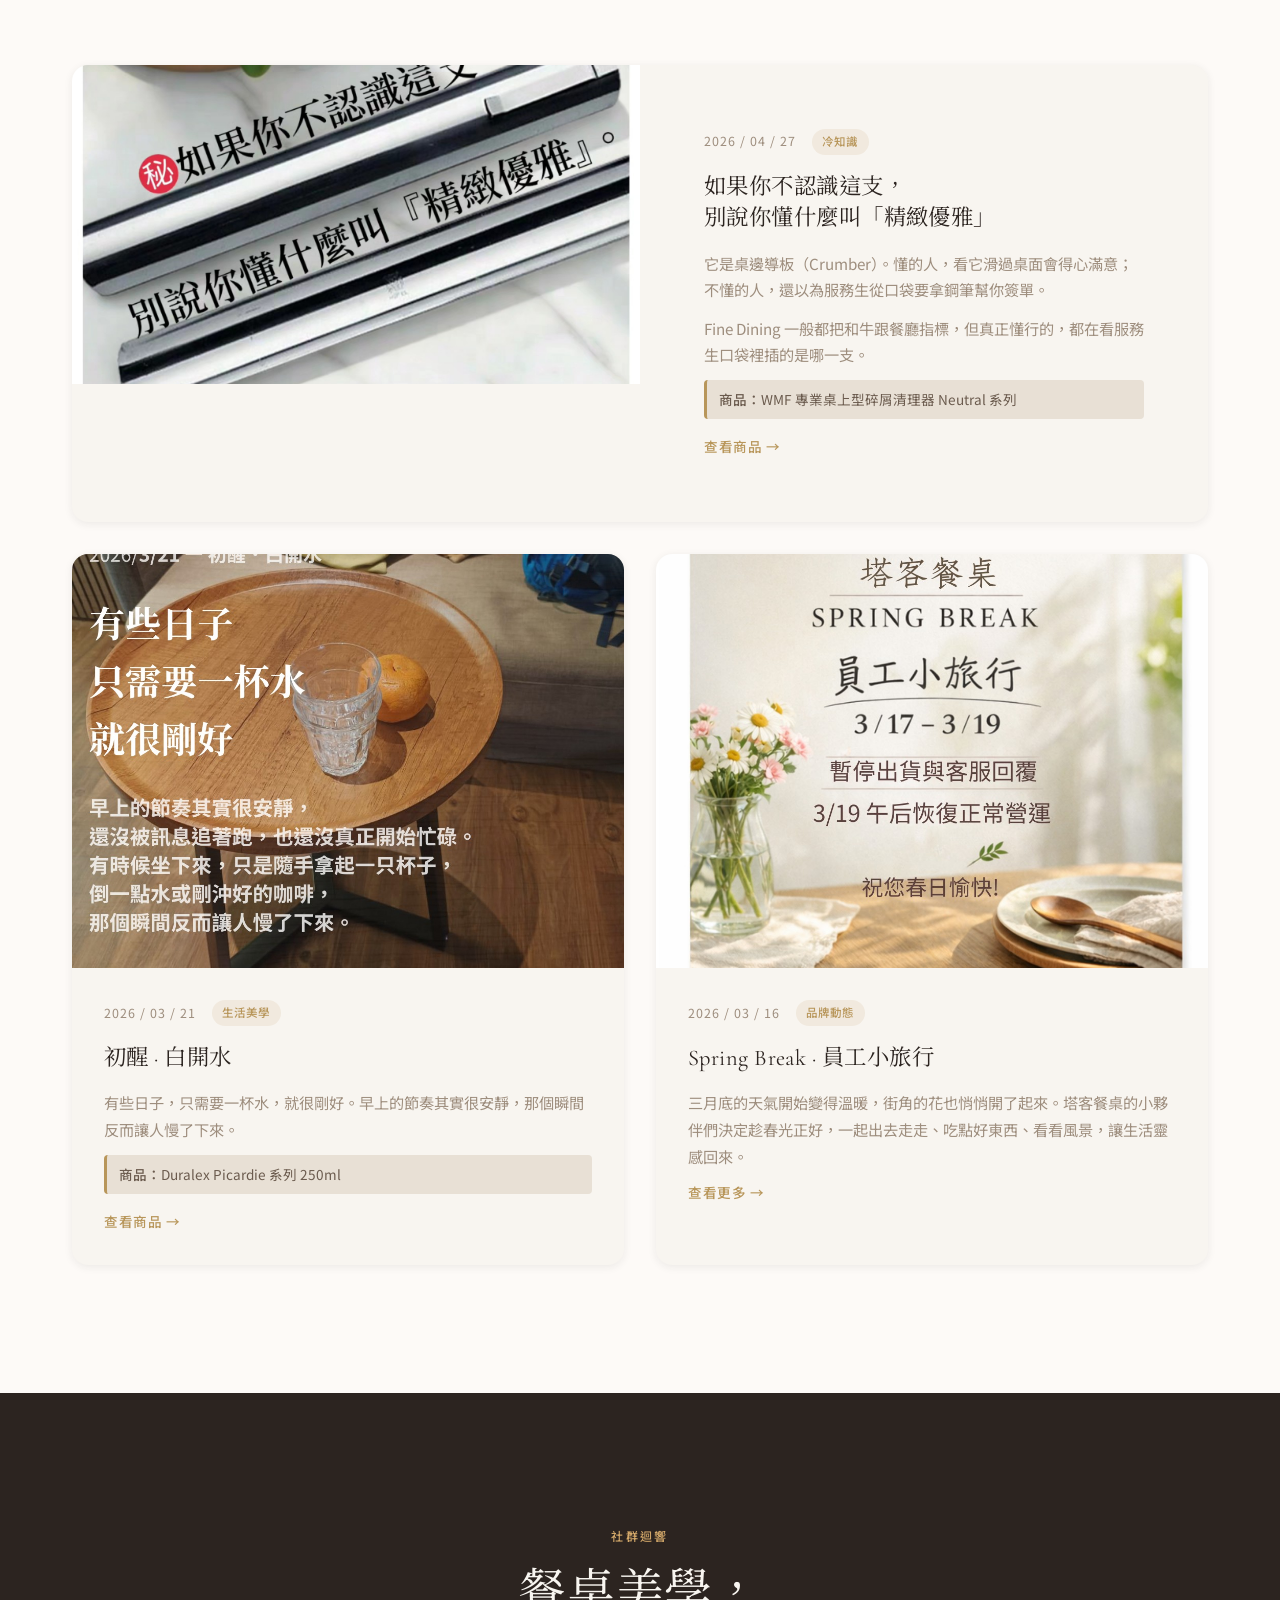
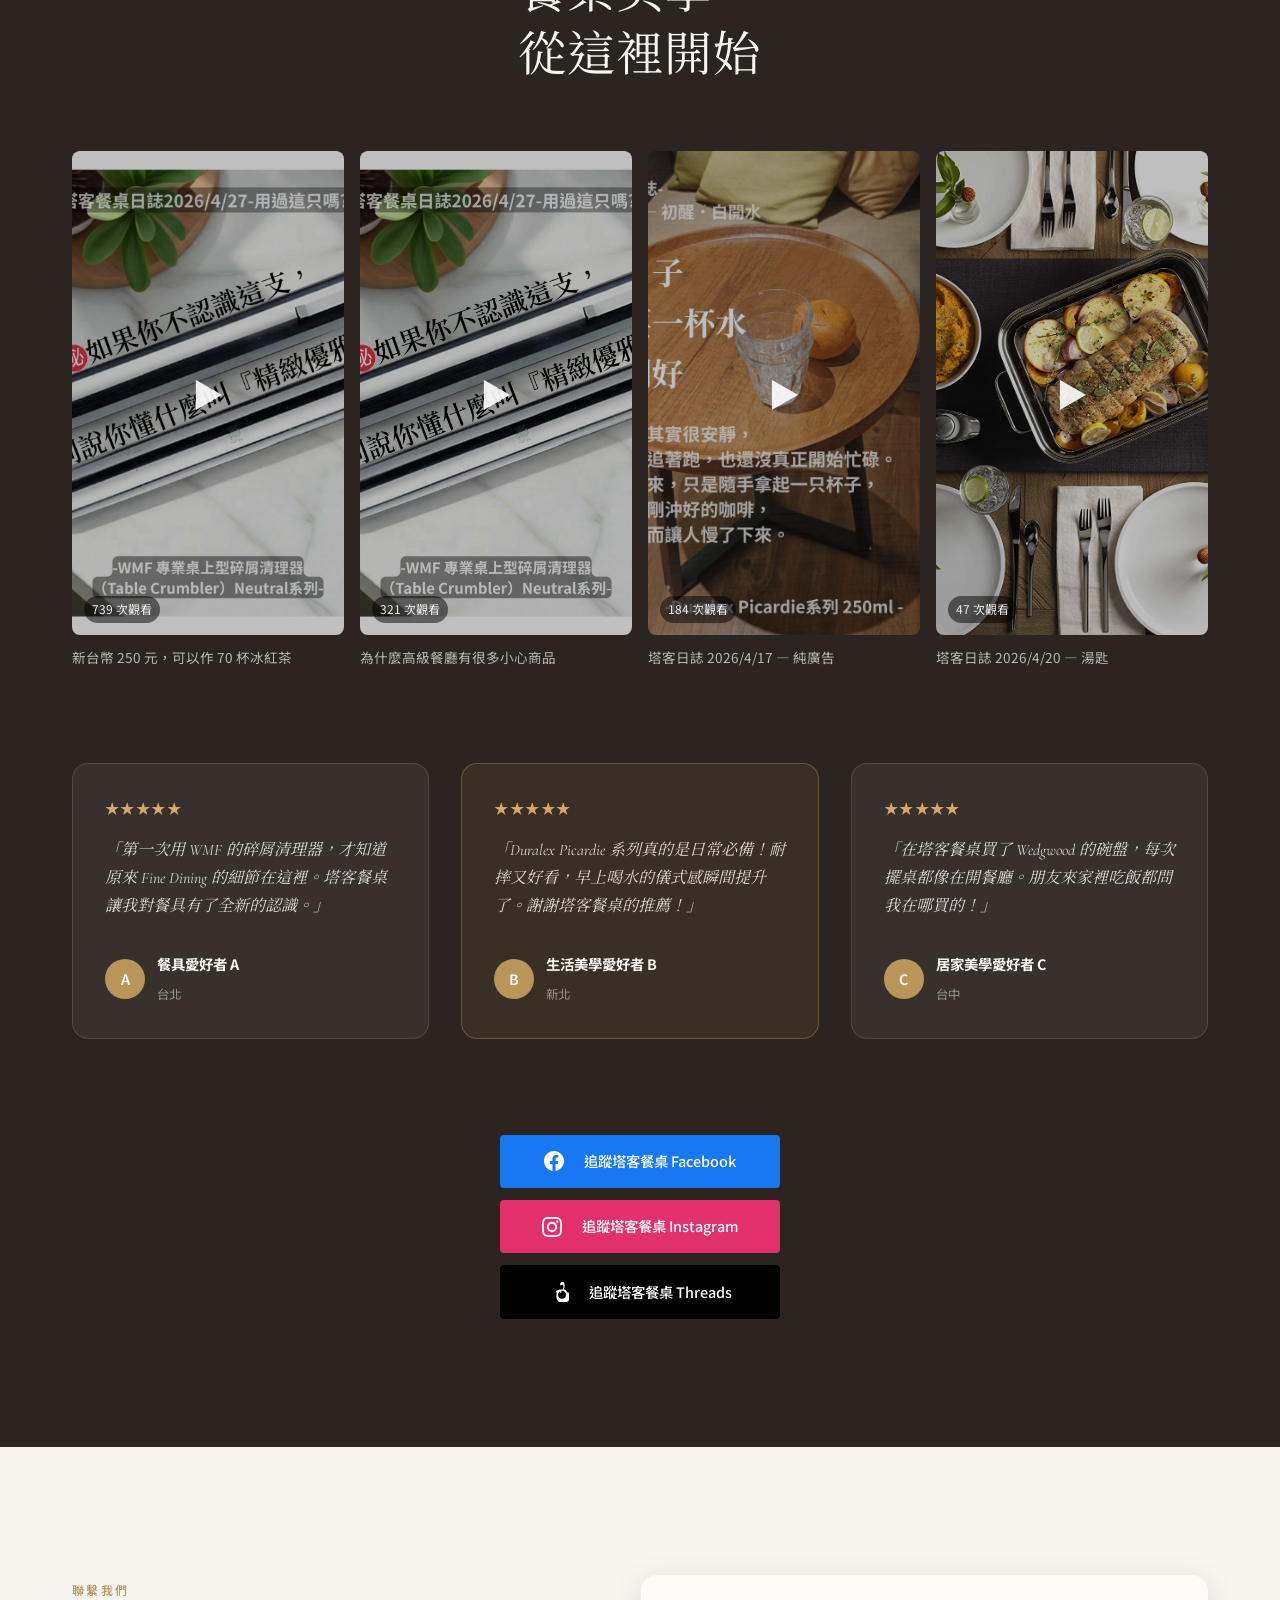
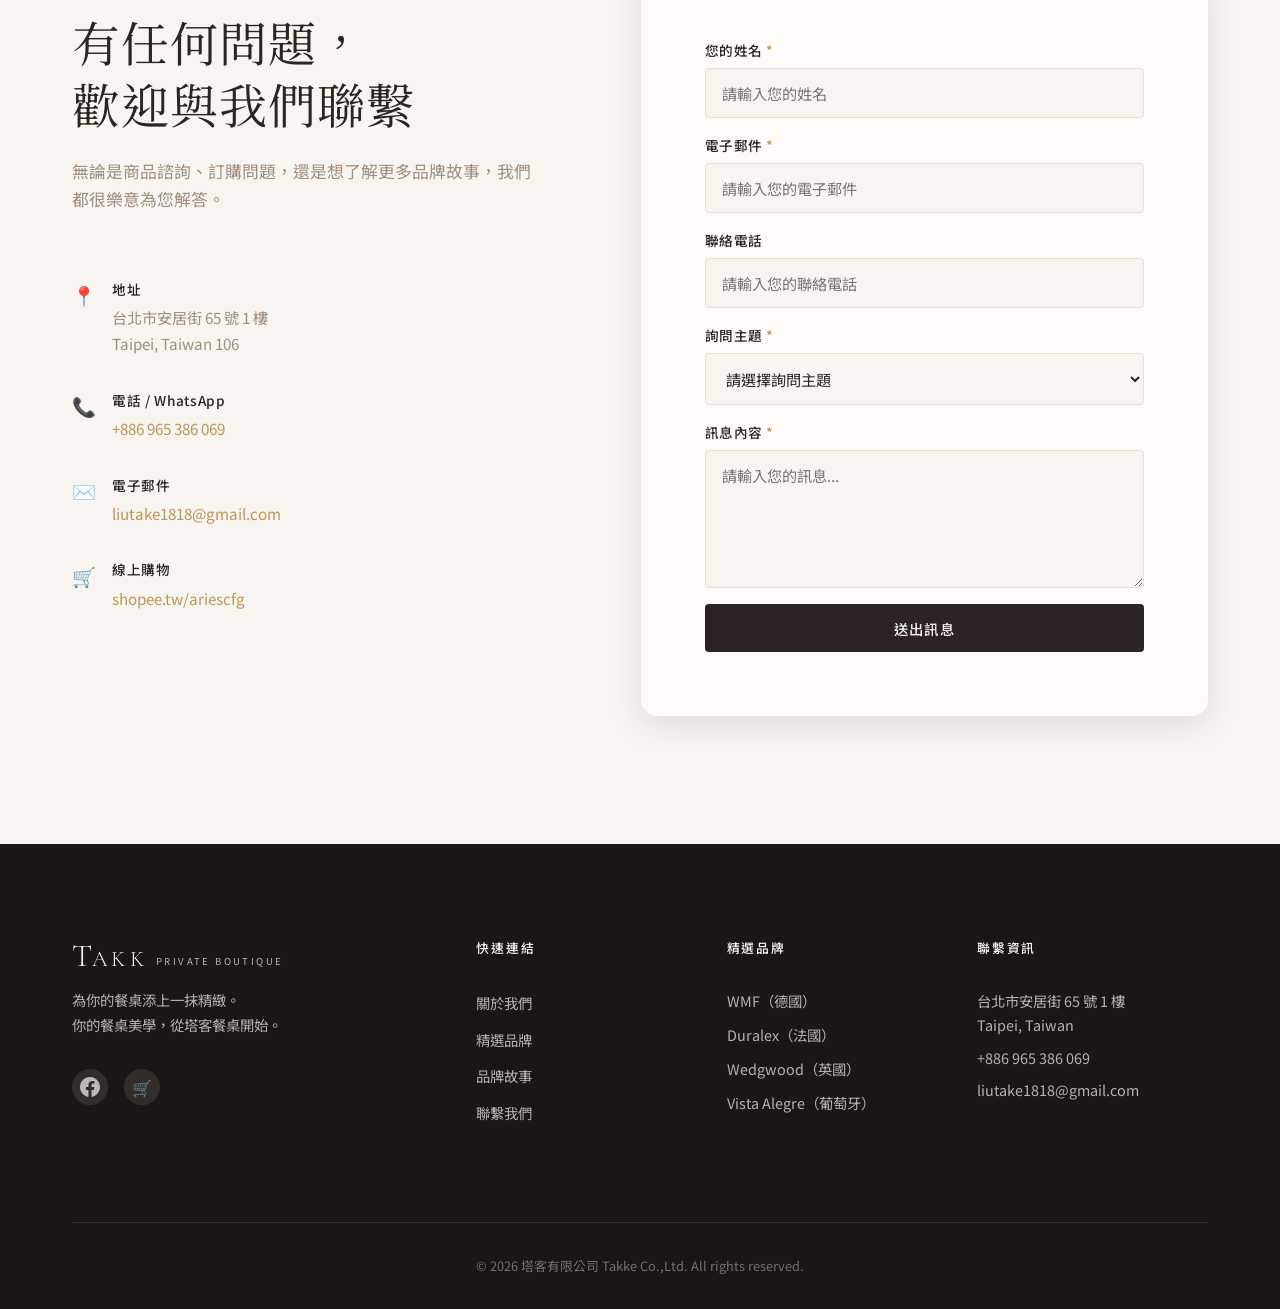
==== commit 876cd6f8: "Update index.html" ====
--- a/index.html
+++ b/index.html
@@ -14,9 +14,9 @@
   <!-- ========== NAVIGATION ========== -->
   <nav class="navbar" id="navbar">
     <div class="nav-container">
-      <a href="#" class="nav-logo" style="text-decoration: none;">
-        <span class="logo-t" style="font-family: 'Cormorant Garamond', serif; font-size: 1.8rem; font-weight: 500; color: #b8965a;">T</span><span class="logo-ake" style="font-family: 'Cormorant Garamond', serif; font-size: 1.2rem; letter-spacing: 0.1em; color: #b8965a; margin-right: 8px;">AKE</span>
-        <span class="logo-sub" style="font-family: 'Cormorant Garamond', serif; font-size: 1.2rem; letter-spacing: 0.2em; color: #b8965a;">TABLE</span>
+    <a href="#" class="nav-logo">
+        <span class="logo-t">T</span><span class="logo-ake">AKE</span>
+        <span class="logo-sub">TABLE</span>
       </a>
       <ul class="nav-links">
         <li><a href="#about">關於我們</a></li>
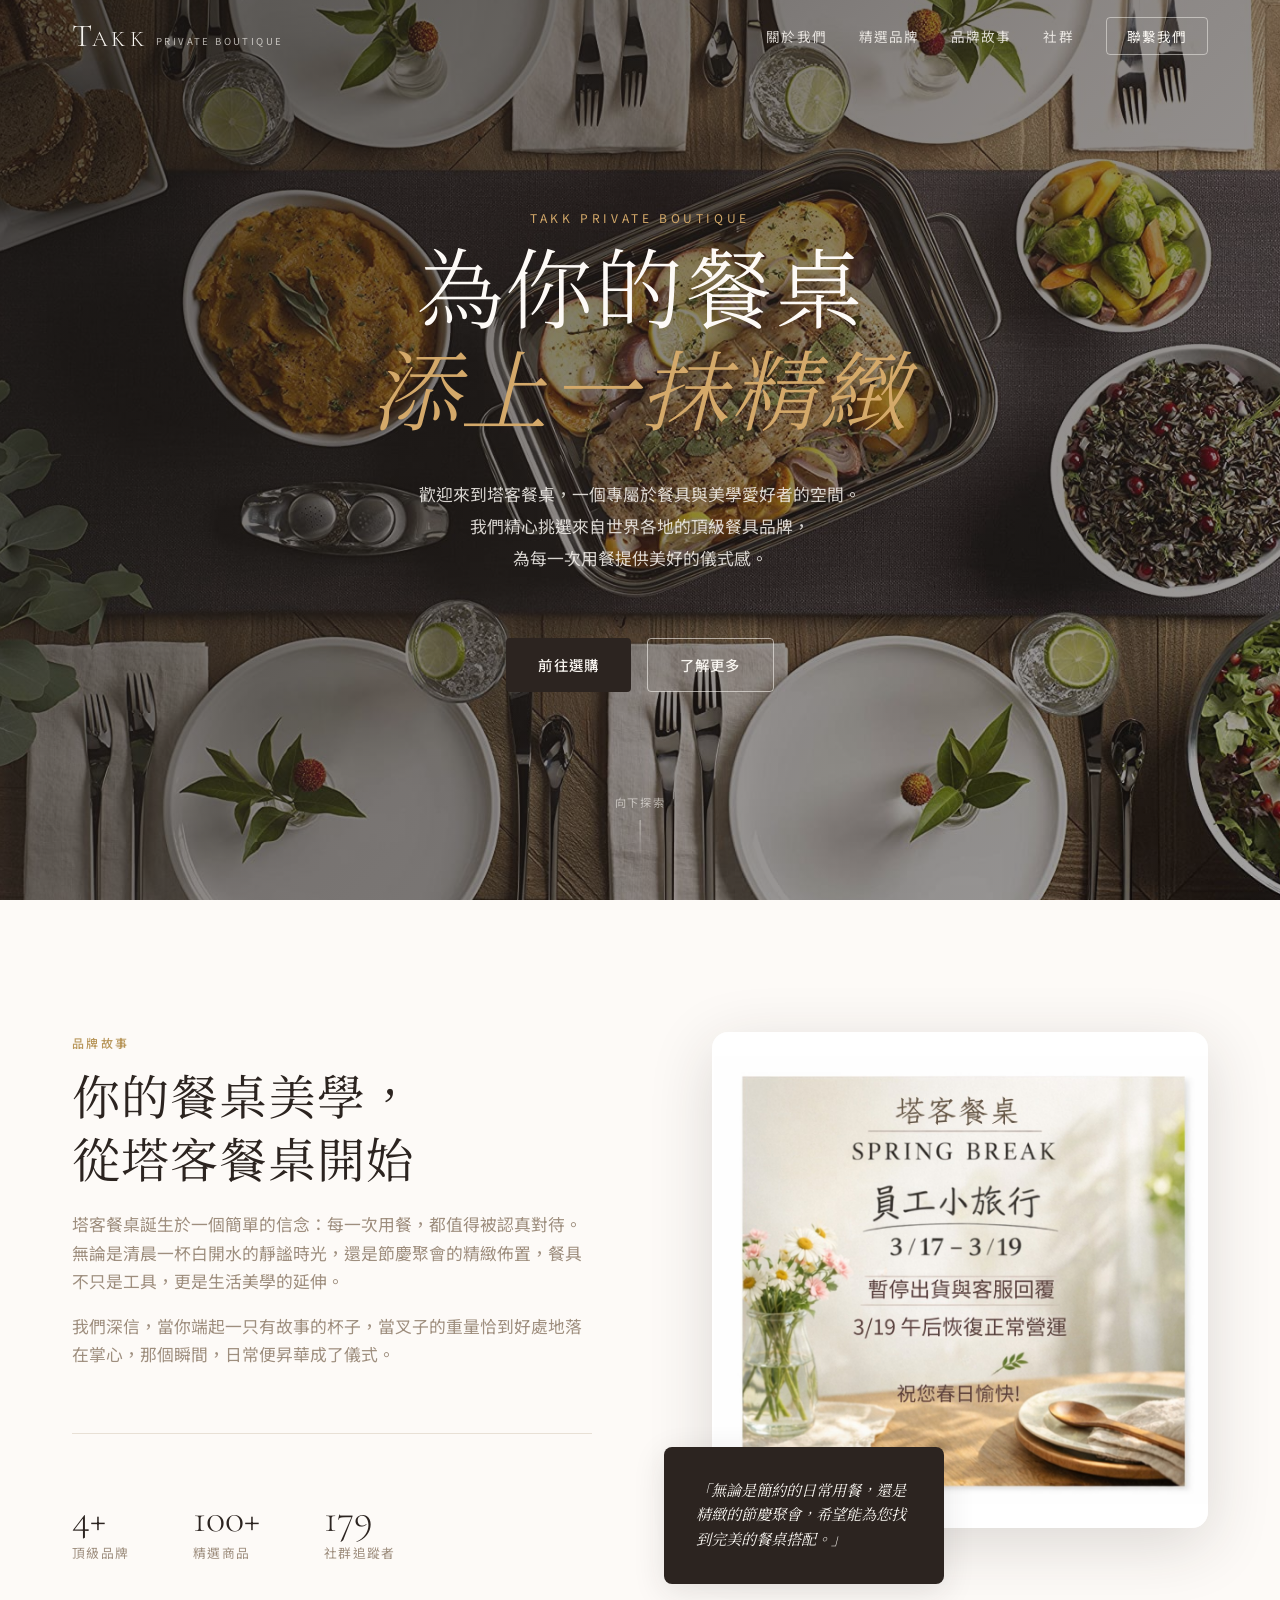
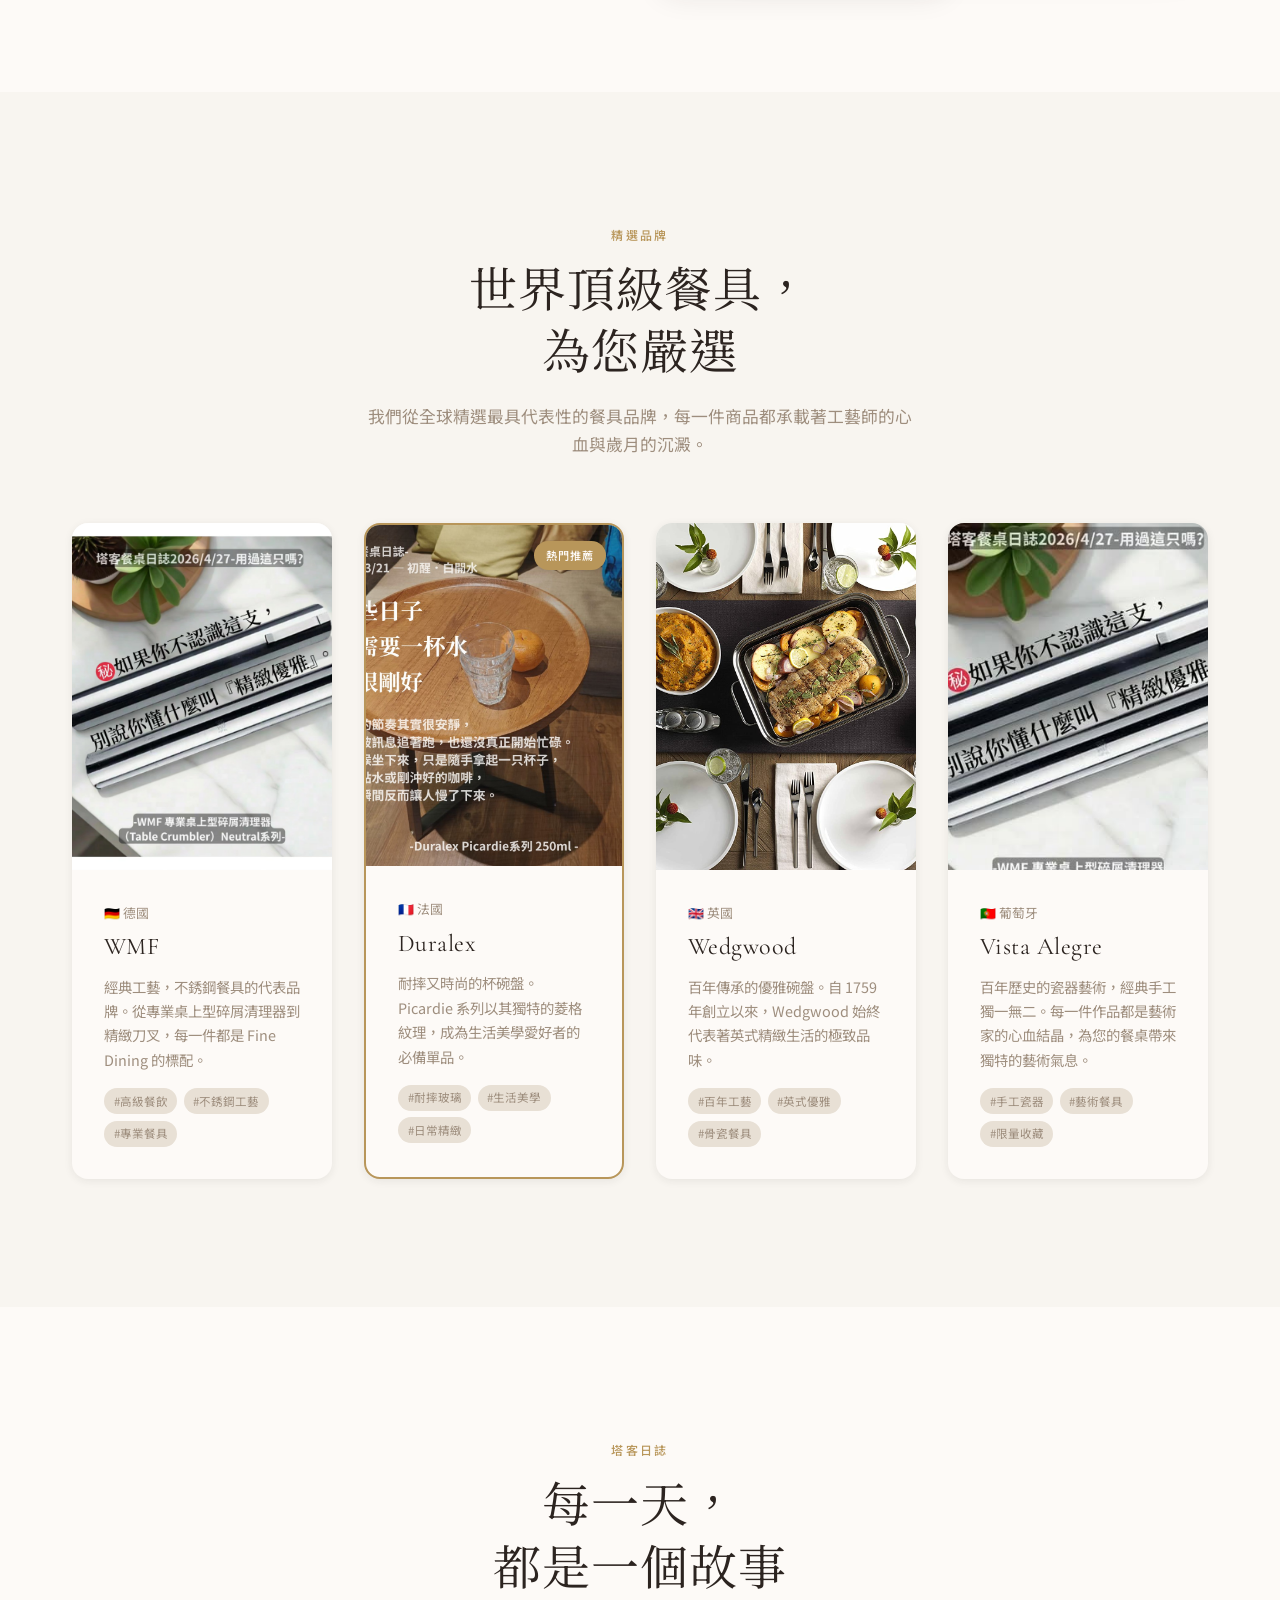
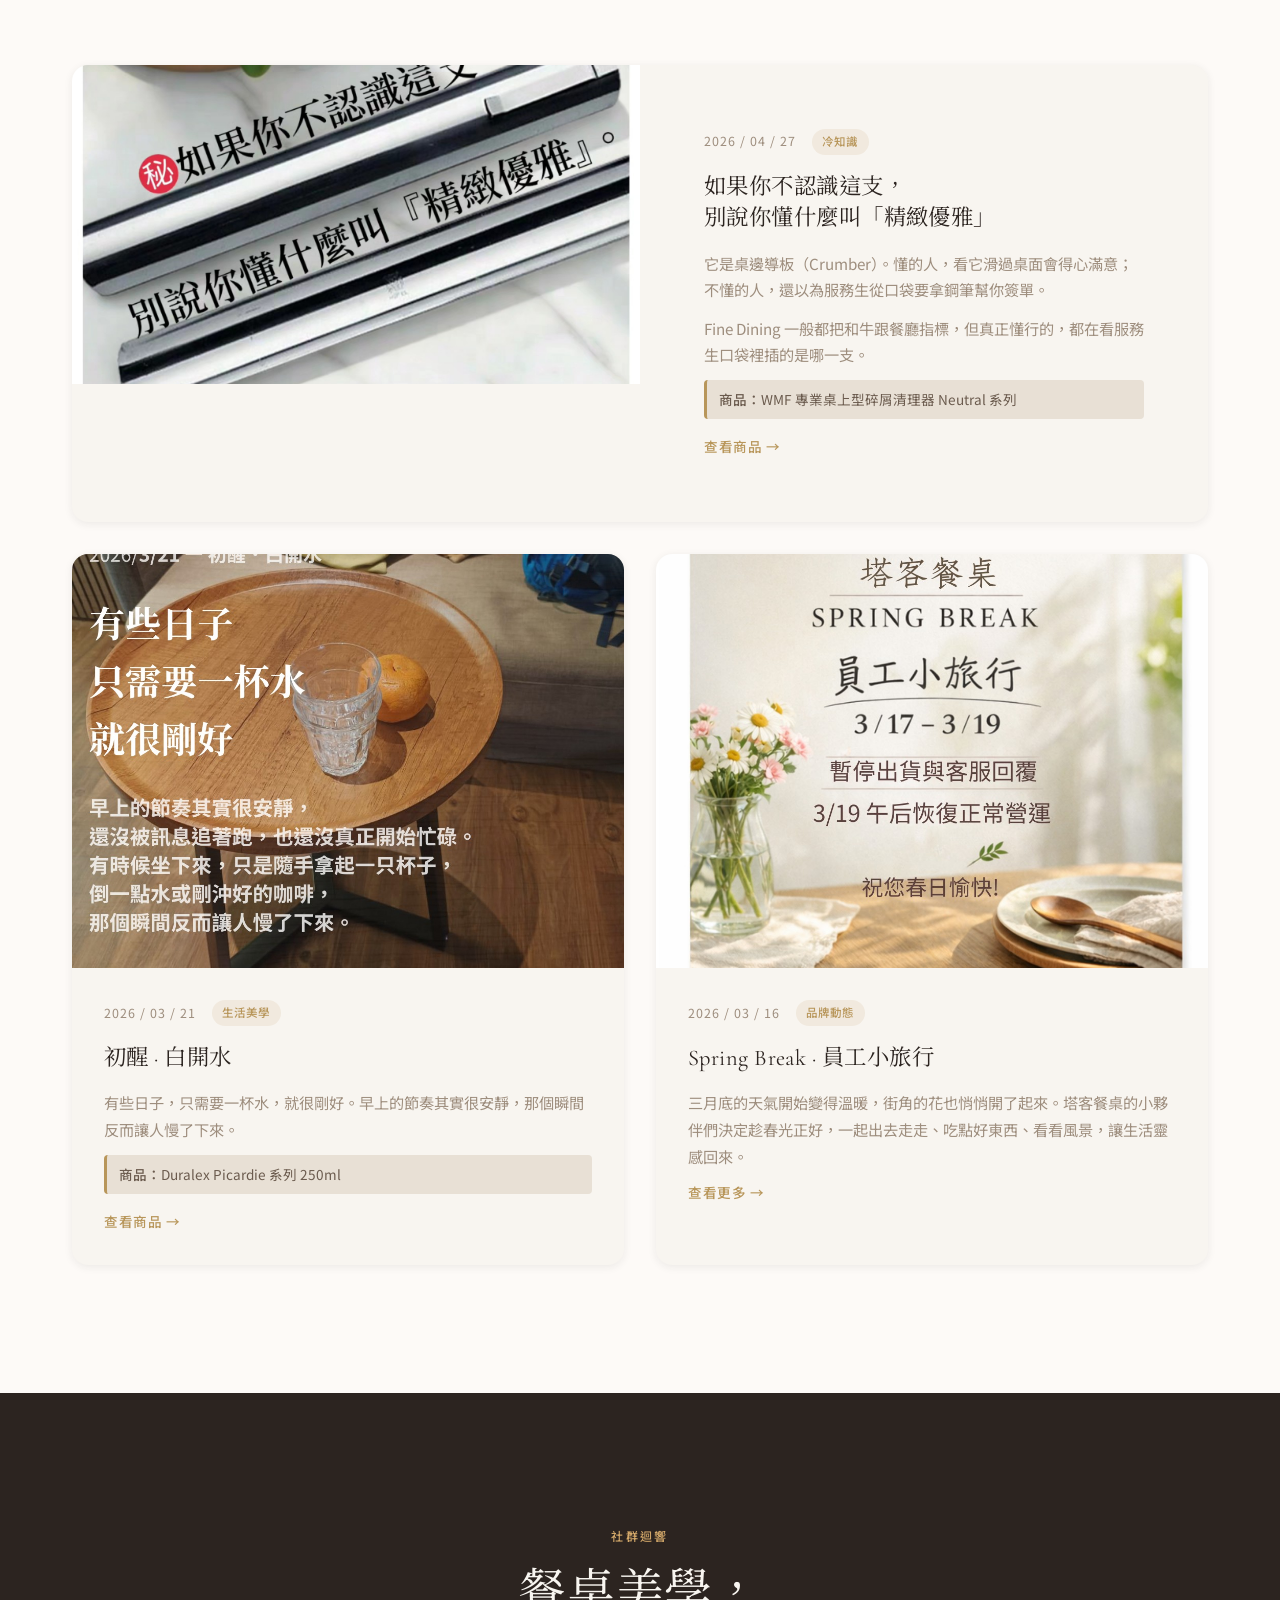
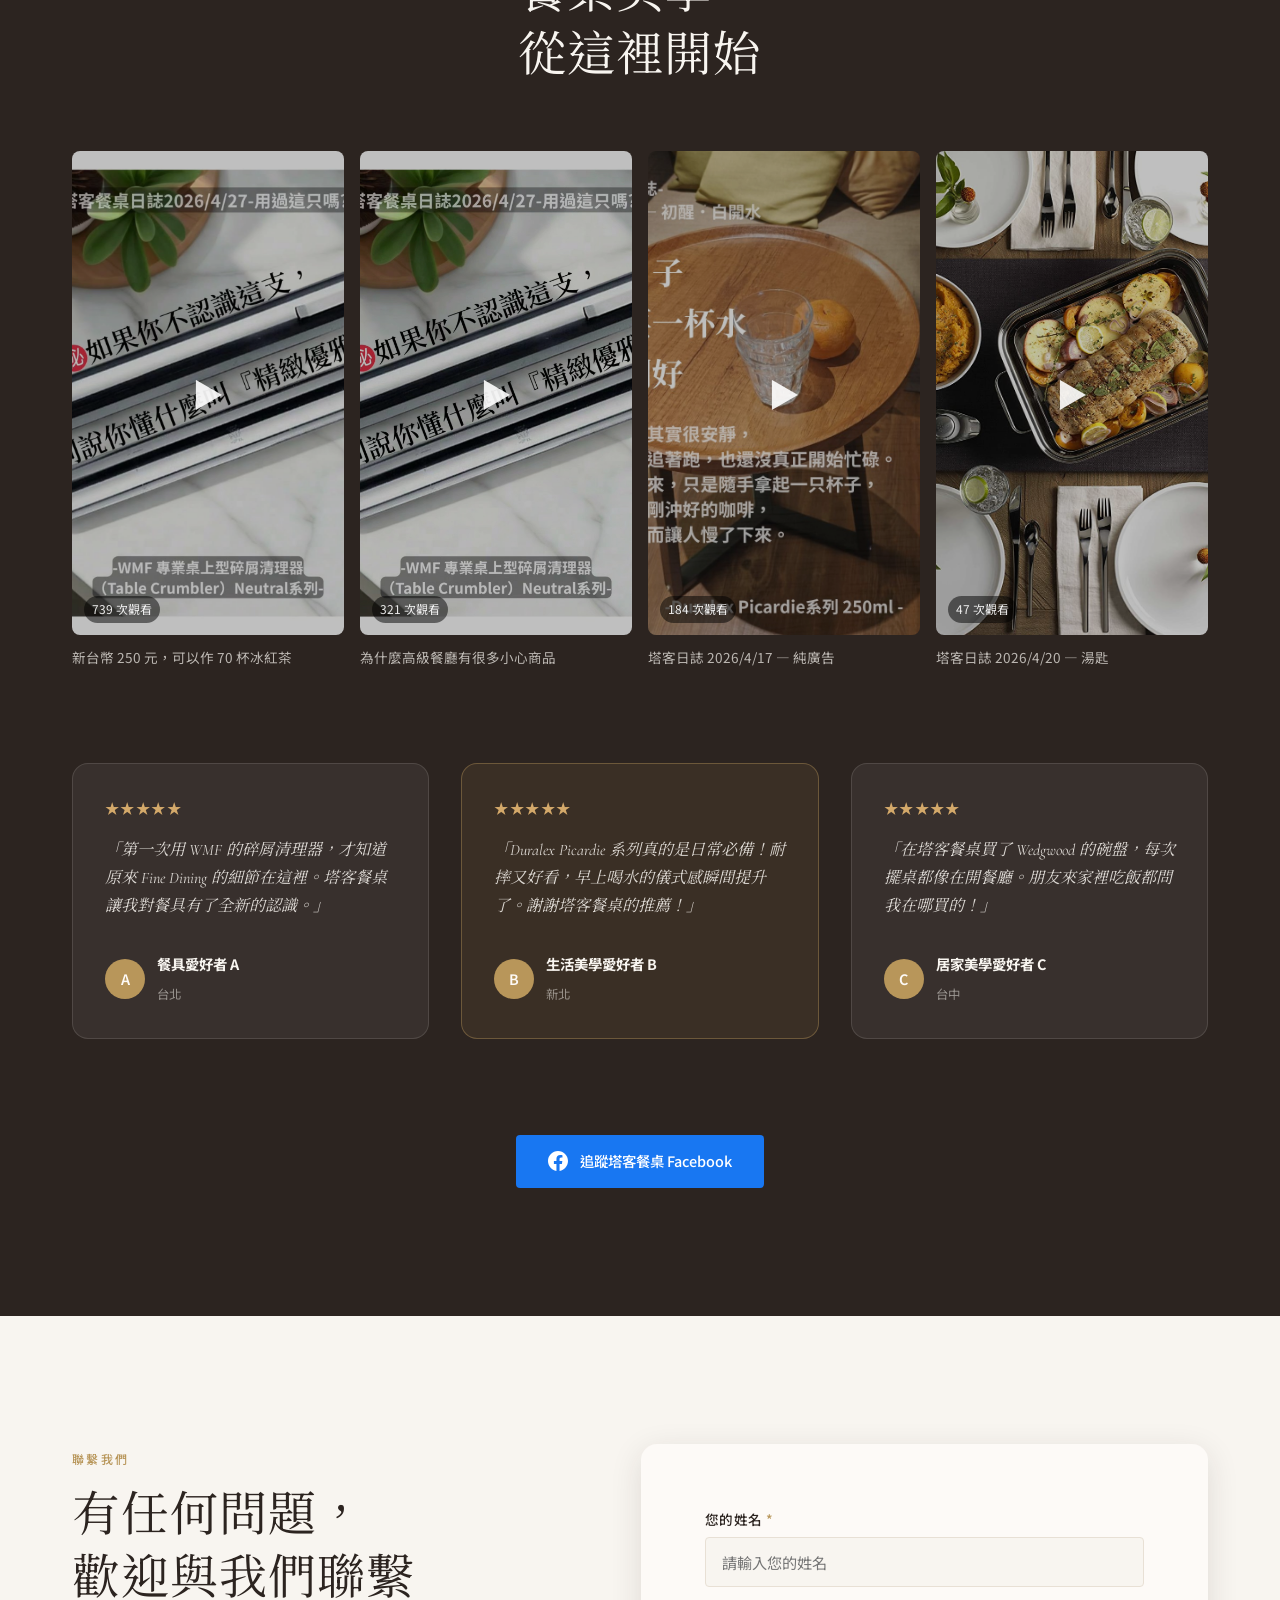
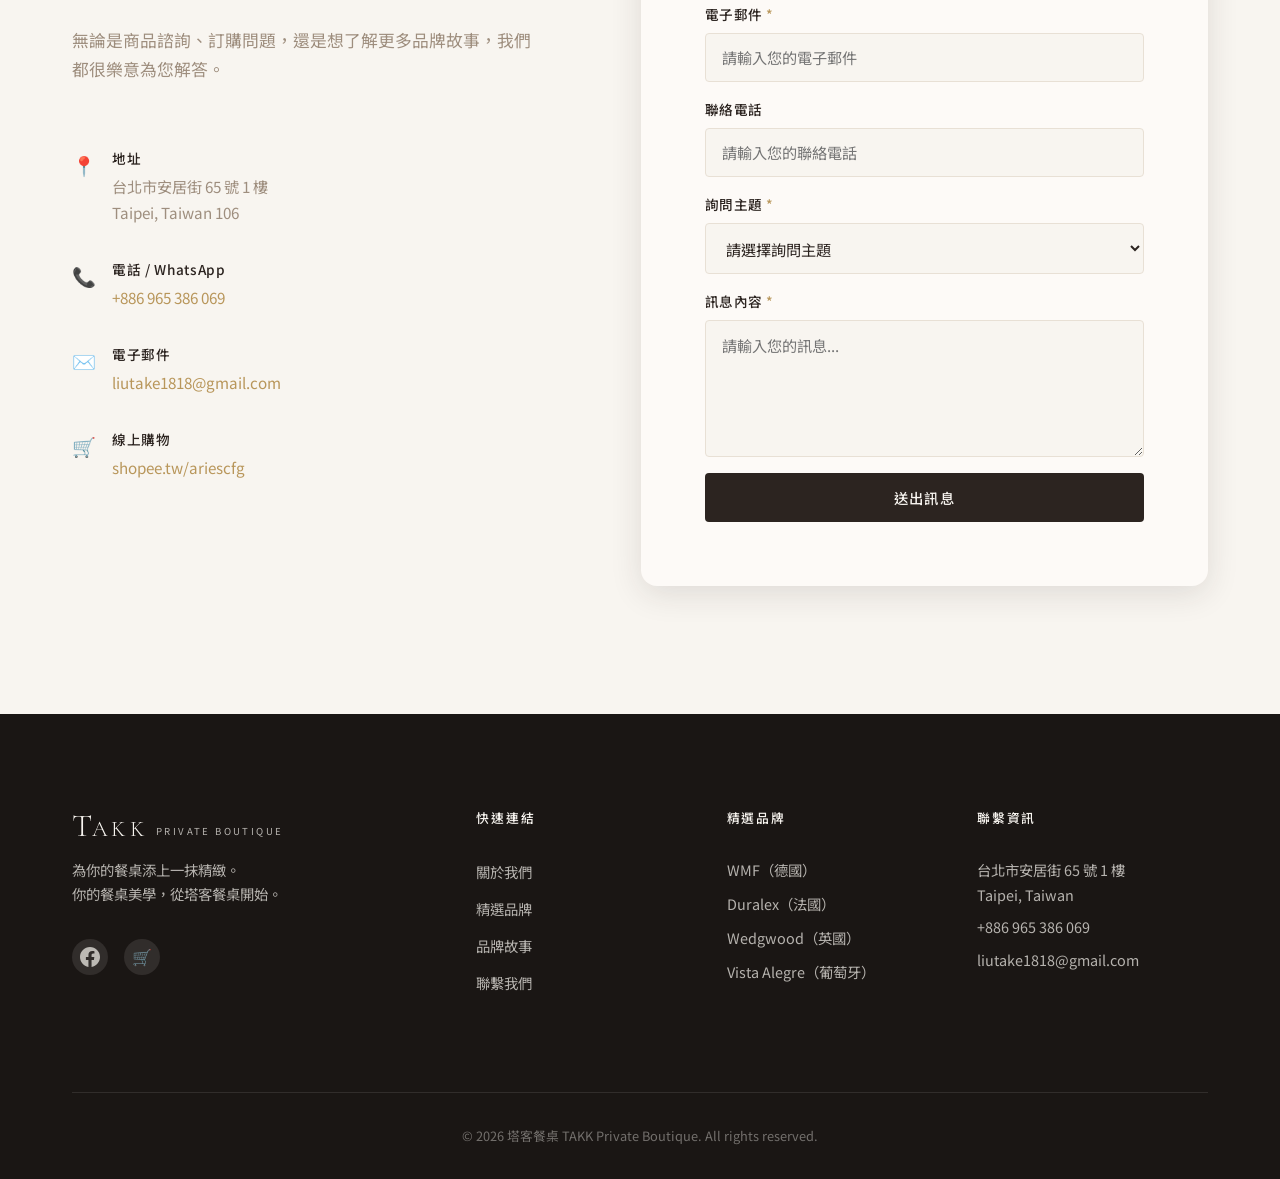
==== commit f977fd76: "Fix: Add clickable Facebook Reels links to social section" ====
--- a/index.html
+++ b/index.html
@@ -3,7 +3,7 @@
 <head>
   <meta charset="UTF-8" />
   <meta name="viewport" content="width=device-width, initial-scale=1.0" />
-  <title>塔客餐桌 | TAKE Table Boutique</title>
+  <title>塔客餐桌 | TAKK Private Boutique</title>
   <link rel="preconnect" href="https://fonts.googleapis.com" />
   <link rel="preconnect" href="https://fonts.gstatic.com" crossorigin />
   <link href="https://fonts.googleapis.com/css2?family=Noto+Serif+TC:wght@300;400;500;600;700&family=Cormorant+Garamond:ital,wght@0,300;0,400;0,500;1,300;1,400&family=Noto+Sans+TC:wght@300;400;500&display=swap" rel="stylesheet" />
@@ -14,9 +14,9 @@
   <!-- ========== NAVIGATION ========== -->
   <nav class="navbar" id="navbar">
     <div class="nav-container">
-    <a href="#" class="nav-logo">
-        <span class="logo-t">T</span><span class="logo-ake">AKE</span>
-        <span class="logo-sub">TABLE</span>
+      <a href="#" class="nav-logo">
+        <span class="logo-t">T</span><span class="logo-akk">AKK</span>
+        <span class="logo-sub">PRIVATE BOUTIQUE</span>
       </a>
       <ul class="nav-links">
         <li><a href="#about">關於我們</a></li>
@@ -38,7 +38,7 @@
       <div class="hero-overlay"></div>
     </div>
     <div class="hero-content">
-      <p class="hero-eyebrow">TAKE Table Boutique</p>
+      <p class="hero-eyebrow">TAKK Private Boutique</p>
       <h1 class="hero-title">
         為你的餐桌<br />
         <em>添上一抹精緻</em>
@@ -264,38 +264,38 @@
       </div>
 
       <div class="reels-showcase">
-        <div class="reel-item">
+        <a href="https://www.facebook.com/takktraveltw" target="_blank" class="reel-item">
           <div class="reel-thumb">
             <img src="post_wmf_crumbler.jpeg" alt="Reel 1" />
             <div class="reel-play">▶</div>
             <div class="reel-views">739 次觀看</div>
           </div>
           <p>新台幣 250 元，可以作 70 杯冰紅茶</p>
-        </div>
-        <div class="reel-item">
+        </a>
+        <a href="https://www.facebook.com/takktraveltw" target="_blank" class="reel-item">
           <div class="reel-thumb">
             <img src="post_crumbler_detail.jpeg" alt="Reel 2" />
             <div class="reel-play">▶</div>
             <div class="reel-views">321 次觀看</div>
           </div>
           <p>為什麼高級餐廳有很多小心商品</p>
-        </div>
-        <div class="reel-item">
+        </a>
+        <a href="https://www.facebook.com/takktraveltw" target="_blank" class="reel-item">
           <div class="reel-thumb">
             <img src="post_duralex_morning.jpeg" alt="Reel 3" />
             <div class="reel-play">▶</div>
             <div class="reel-views">184 次觀看</div>
           </div>
           <p>塔客日誌 2026/4/17 — 純廣告</p>
-        </div>
-        <div class="reel-item">
+        </a>
+        <a href="https://www.facebook.com/takktraveltw" target="_blank" class="reel-item">
           <div class="reel-thumb">
             <img src="cover_photo.jpeg" alt="Reel 4" />
             <div class="reel-play">▶</div>
             <div class="reel-views">47 次觀看</div>
           </div>
           <p>塔客日誌 2026/4/20 — 湯匙</p>
-        </div>
+        </a>
       </div>
 
       <div class="testimonials">
@@ -334,34 +334,15 @@
         </div>
       </div>
 
-           <!-- 社交媒體追蹤按鈕區塊 -->
-      <div class="social-follow" style="display: flex; flex-direction: column; align-items: center; gap: 12px; margin-top: 20px;">
-        
-        <!-- Facebook 按鈕 -->
-        <a href="https://www.facebook.com/takktraveltw" target="_blank" class="fb-btn" style="text-decoration: none; width: 280px; justify-content: center; display: flex; align-items: center;">
-          <svg viewBox="0 0 24 24" fill="currentColor" width="20" height="20" style="margin-right: 8px;">
+      <div class="fb-follow">
+        <a href="https://www.facebook.com/takktraveltw" target="_blank" class="fb-btn">
+          <svg viewBox="0 0 24 24" fill="currentColor" width="20" height="20">
             <path d="M24 12.073c0-6.627-5.373-12-12-12s-12 5.373-12 12c0 5.99 4.388 10.954 10.125 11.854v-8.385H7.078v-3.47h3.047V9.43c0-3.007 1.792-4.669 4.533-4.669 1.312 0 2.686.235 2.686.235v2.953H15.83c-1.491 0-1.956.925-1.956 1.874v2.25h3.328l-.532 3.47h-2.796v8.385C19.612 23.027 24 18.062 24 12.073z"/>
           </svg>
           追蹤塔客餐桌 Facebook
         </a>
-
-        <!-- Instagram 按鈕 -->
-        <a href="https://www.instagram.com/take_table_tw/" target="_blank" class="fb-btn" style="text-decoration: none; background-color: #E1306C; border-color: #E1306C; width: 280px; justify-content: center; display: flex; align-items: center;">
-          <svg viewBox="0 0 24 24" fill="currentColor" width="20" height="20" style="margin-right: 8px;">
-            <path d="M12 2.163c3.204 0 3.584.012 4.85.07 3.252.148 4.771 1.691 4.919 4.919.058 1.265.069 1.645.069 4.849 0 3.205-.012 3.584-.069 4.849-.149 3.225-1.664 4.771-4.919 4.919-1.266.058-1.644.07-4.85.07-3.204 0-3.584-.012-4.849-.07-3.26-.149-4.771-1.699-4.919-4.92-.058-1.265-.07-1.644-.07-4.849 0-3.204 0.013-3.583 0.07-4.849.149-3.227 1.664-4.771 4.919-4.919 1.266-.057 1.645-.069 4.849-.069zm0-2.163c-3.259 0-3.667.014-4.947.072-4.358.2-6.78 2.618-6.98 6.98-.059 1.281-.073 1.689-.073 4.948 0 3.259.014 3.668.072 4.948.2 4.358 2.618 6.78 6.98 6.98 1.281.058 1.689.072 4.948.072 3.259 0 3.668-.014 4.948-.072 4.354-.2 6.782-2.618 6.979-6.98.059-1.28.073-1.689.073-4.948 0-3.259-.014-3.667-.072-4.947-.196-4.354-2.617-6.78-6.979-6.98-1.281-.059-1.69-.073-4.949-.073zm0 5.838c-3.403 0-6.162 2.759-6.162 6.162s2.759 6.163 6.162 6.163 6.162-2.759 6.162-6.163c0-3.403-2.759-6.162-6.162-6.162zm0 10.162c-2.209 0-4-1.79-4-4 0-2.209 1.791-4 4-4s4 1.791 4 4c0 2.21-1.791 4-4 4zm6.406-11.845c-.796 0-1.441.645-1.441 1.44s.645 1.44 1.441 1.44c.795 0 1.439-.645 1.439-1.44s-.644-1.44-1.439-1.44z"/>
-          </svg>
-          追蹤塔客餐桌 Instagram
-        </a>
-
-        <!-- Threads 按鈕 -->
-        <a href="https://www.threads.com/@take_table_tw" target="_blank" class="fb-btn" style="text-decoration: none; background-color: #000000; border-color: #000000; width: 280px; justify-content: center; display: flex; align-items: center;">
-          <svg viewBox="0 0 24 24" fill="currentColor" width="20" height="20" style="margin-right: 8px;">
-            <path d="M14.88 11.53c0-.39-.07-.71-.22-.94s-.36-.35-.64-.35c-.29 0-.5.12-.64.35s-.21.55-.21.94c0 .38.07.7.21.94s.36.35.64.35c.27 0 .49-.12.64-.35s.22-.56.22-.94zm6.97 1.04c-.06-.13-.11-.26-.17-.4-.82-1.74-2.1-2.85-3.84-3.34.23-.55.43-1.16.59-1.84.22-.94.34-1.94.34-2.99 0-1.3-.23-2.32-.68-3.07-.46-.75-1.14-1.12-2.03-1.12h-.01c-.88 0-1.57.37-2.05 1.11-.47.74-.71 1.76-.71 3.08h2c0-.8.1-.12.3-.39s.44-.41.74-.41c.3 0 .54.14.73.41s.28.78.28 1.51c0 .88-.1 1.71-.31 2.5-.14.54-.31 1.04-.51 1.5-.78-.13-1.56-.2-2.34-.2-2.38 0-4.32.74-5.83 2.21C9.6 12.87 8.85 14.81 8.85 17.18c0 2.37.75 4.31 2.26 5.8 1.51 1.5 3.45 2.25 5.82 2.25 3.16 0 5.67-1.34 7.54-4.03.48-.69.87-1.45 1.17-2.29.3-.84.45-1.74.45-2.69 0-1.34-.14-2.61-.41-3.81l.17.17zm-6.26 7.6c-1.37 0-2.52-.45-3.44-1.35-.92-.9-1.38-2.05-1.38-3.44 0-1.41.46-2.57 1.38-3.48.92-.91 2.07-1.36 3.44-1.36 1.39 0 2.54.45 3.45 1.35.91.91 1.36 2.07 1.36 3.48 0 1.38-.45 2.53-1.36 3.44s-2.06 1.36-3.45 1.36z"/>
-          </svg>
-          追蹤塔客餐桌 Threads
-        </a>
-
-      </div>
+      </div>
+    </div>
   </section>
 
   <!-- ========== CONTACT FORM ========== -->
@@ -490,7 +471,7 @@
         </div>
       </div>
       <div class="footer-bottom">
-        <p>© 2026 塔客有限公司 Takke Co.,Ltd. All rights reserved.</p>
+        <p>© 2026 塔客餐桌 TAKK Private Boutique. All rights reserved.</p>
       </div>
     </div>
   </footer>
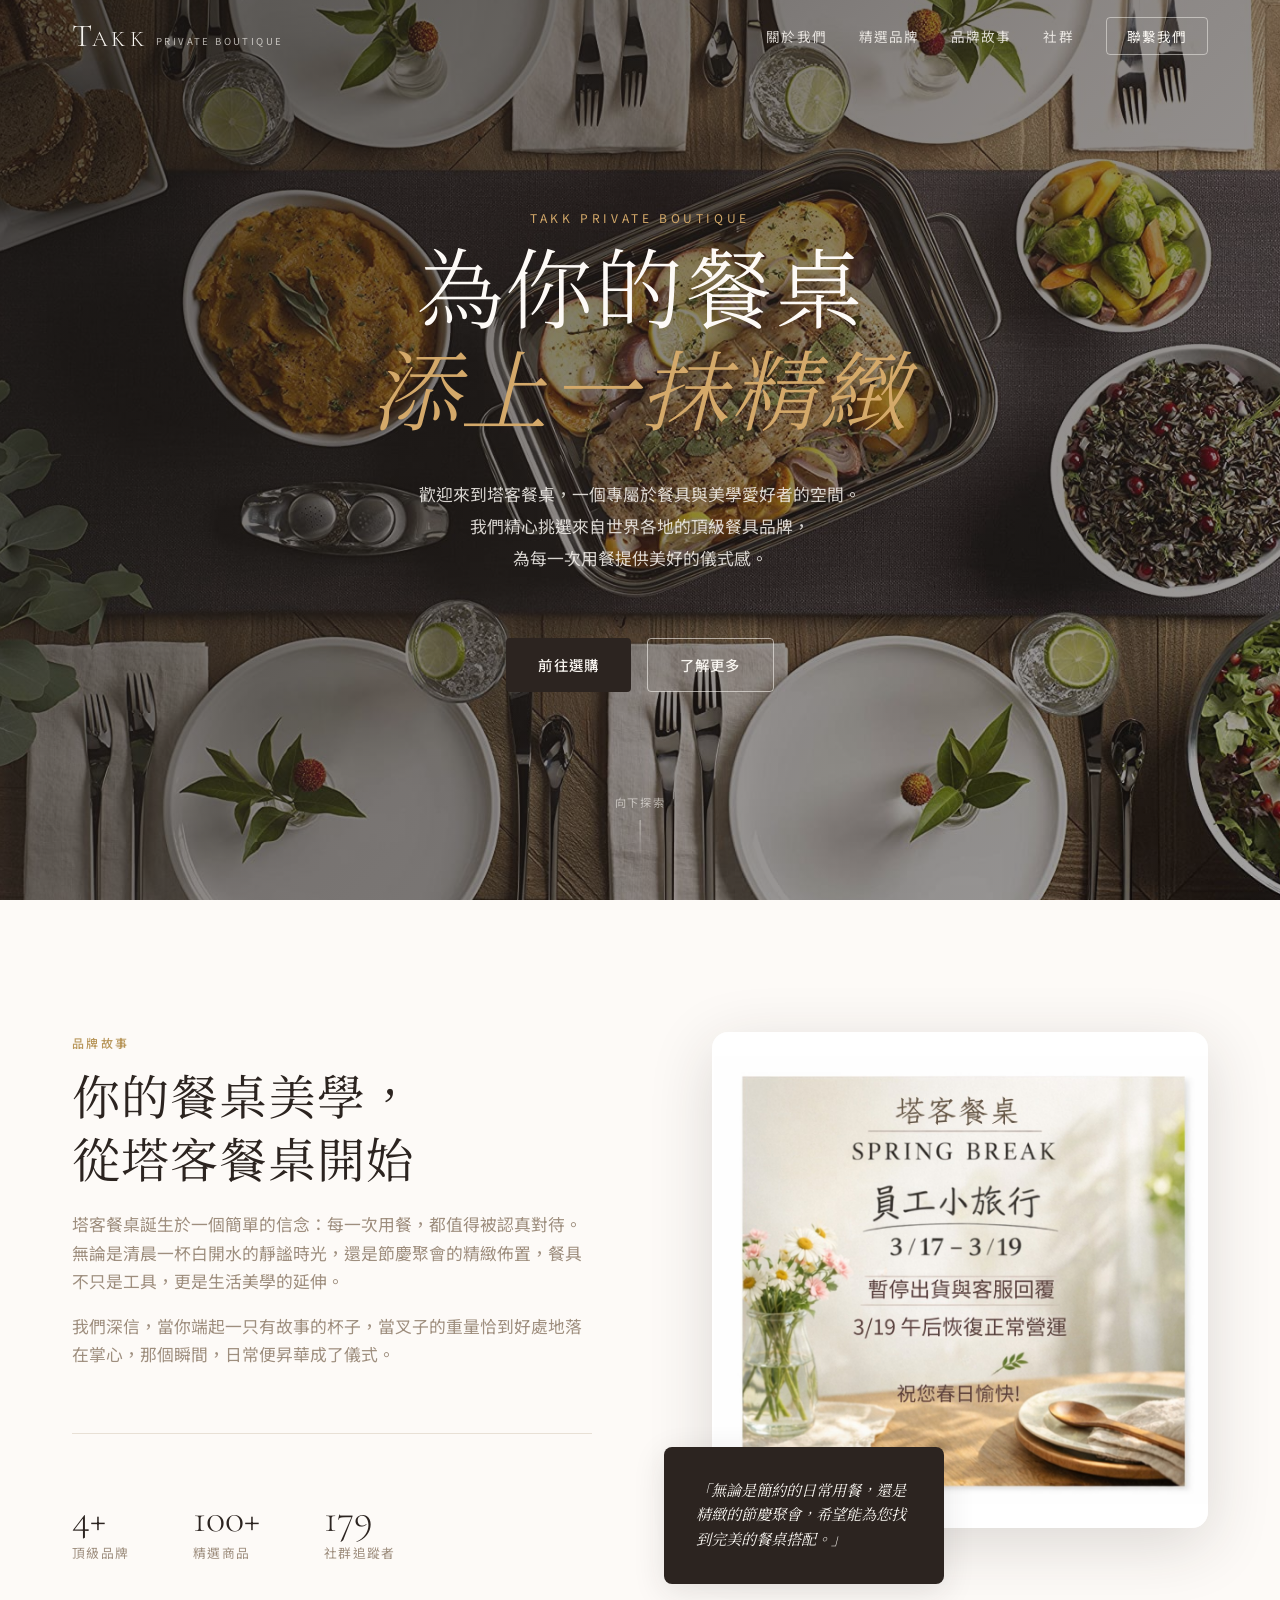
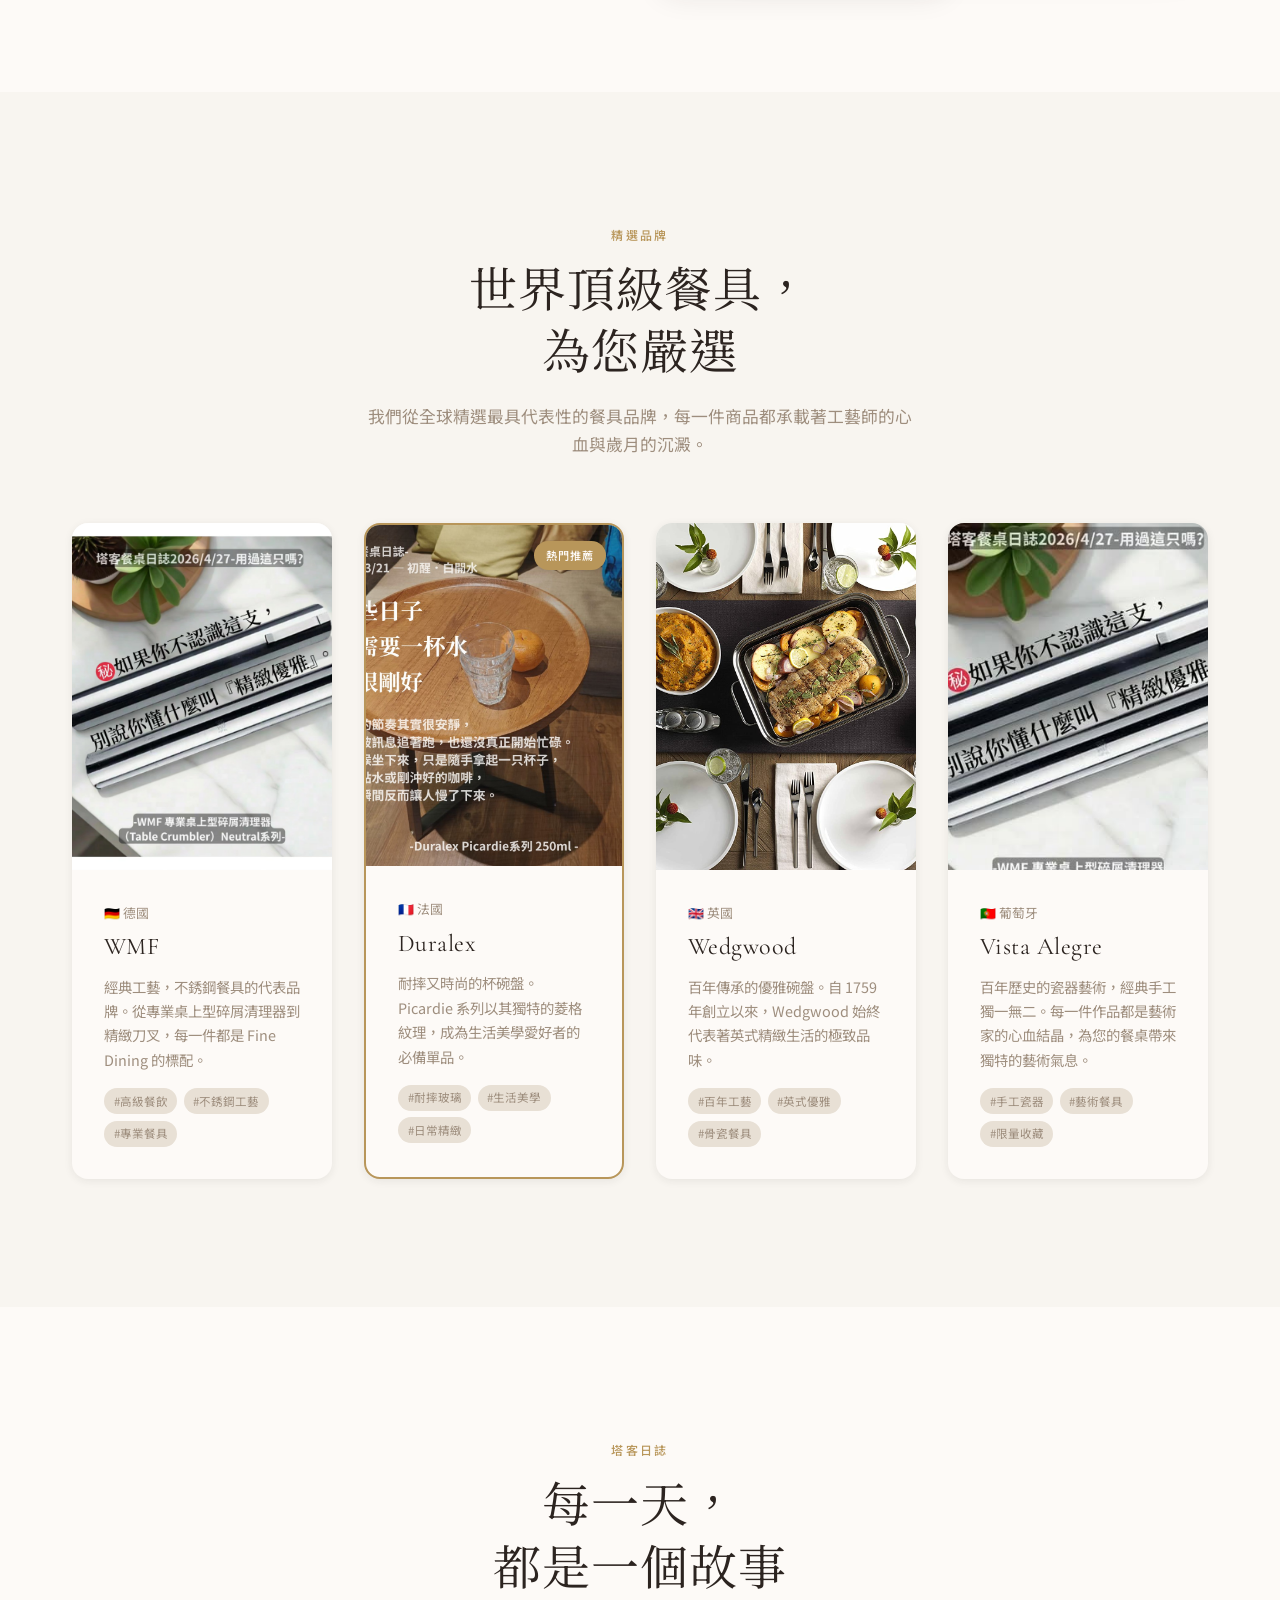
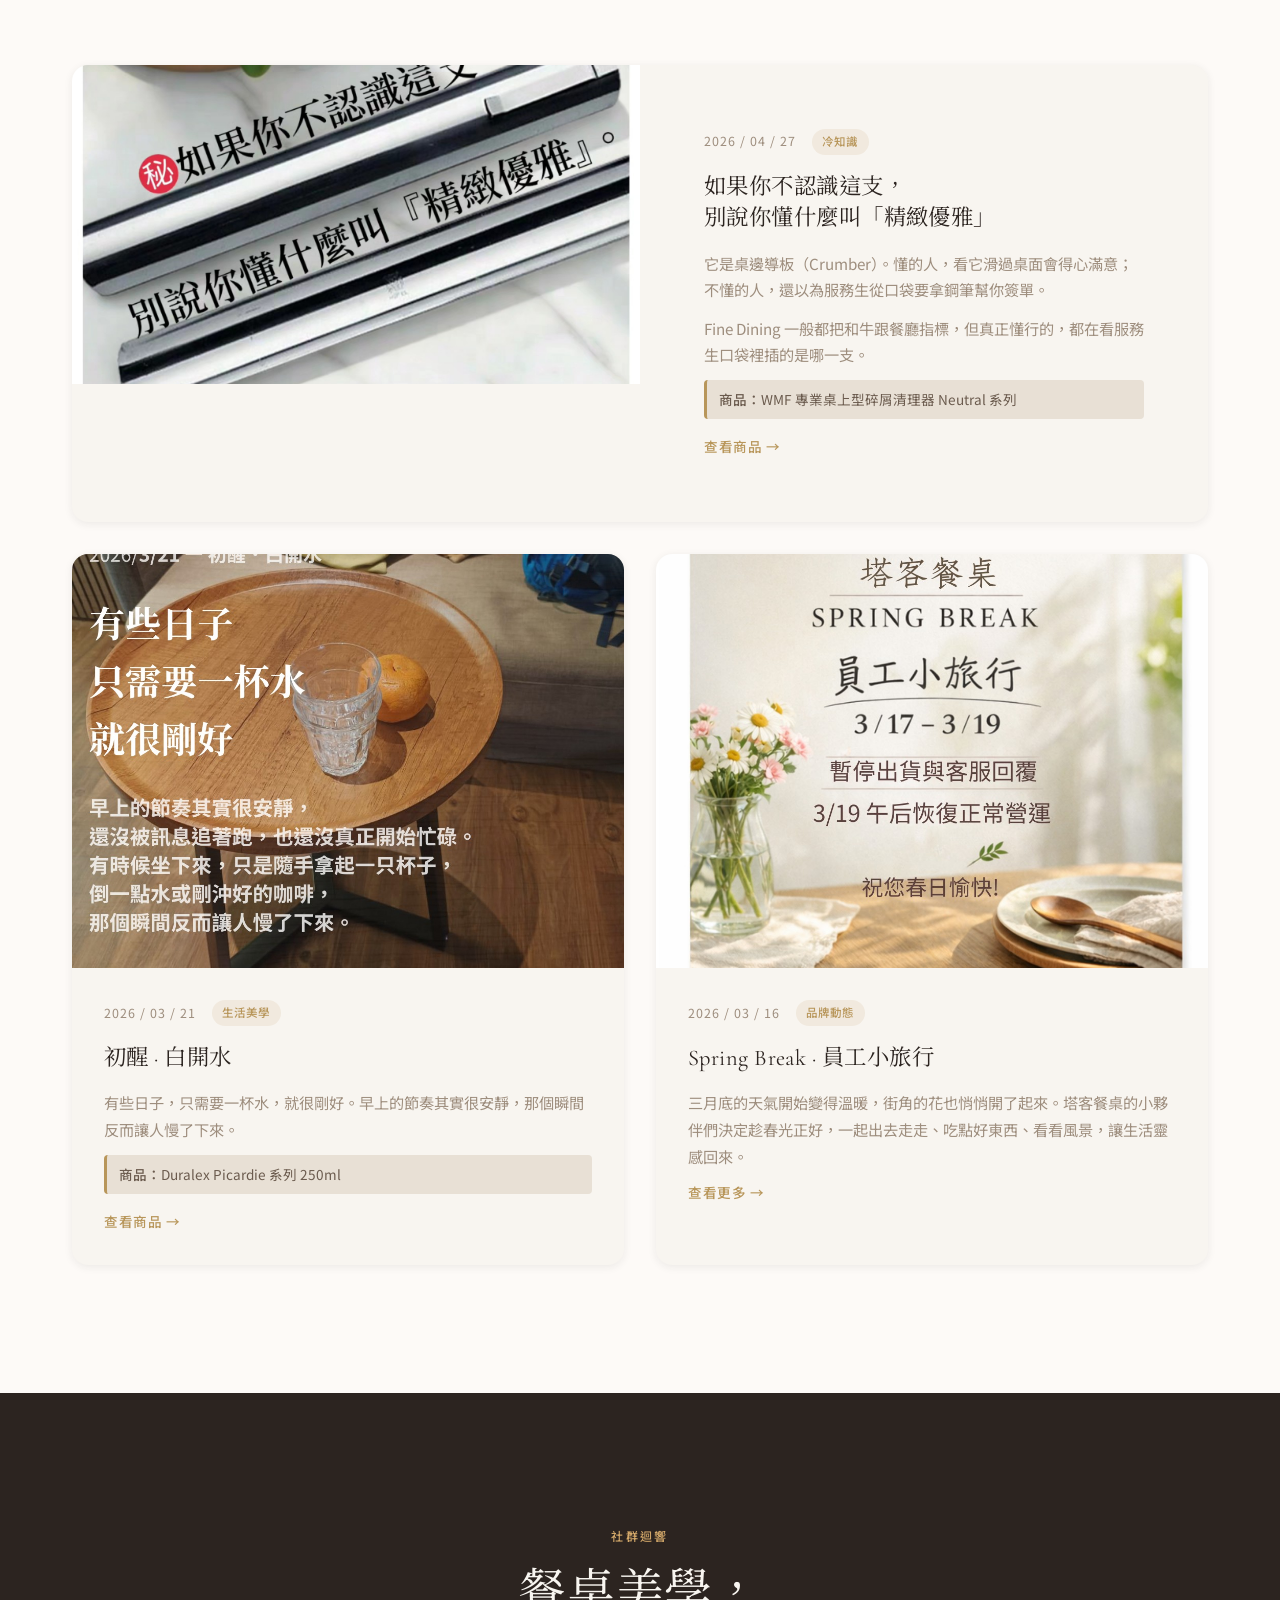
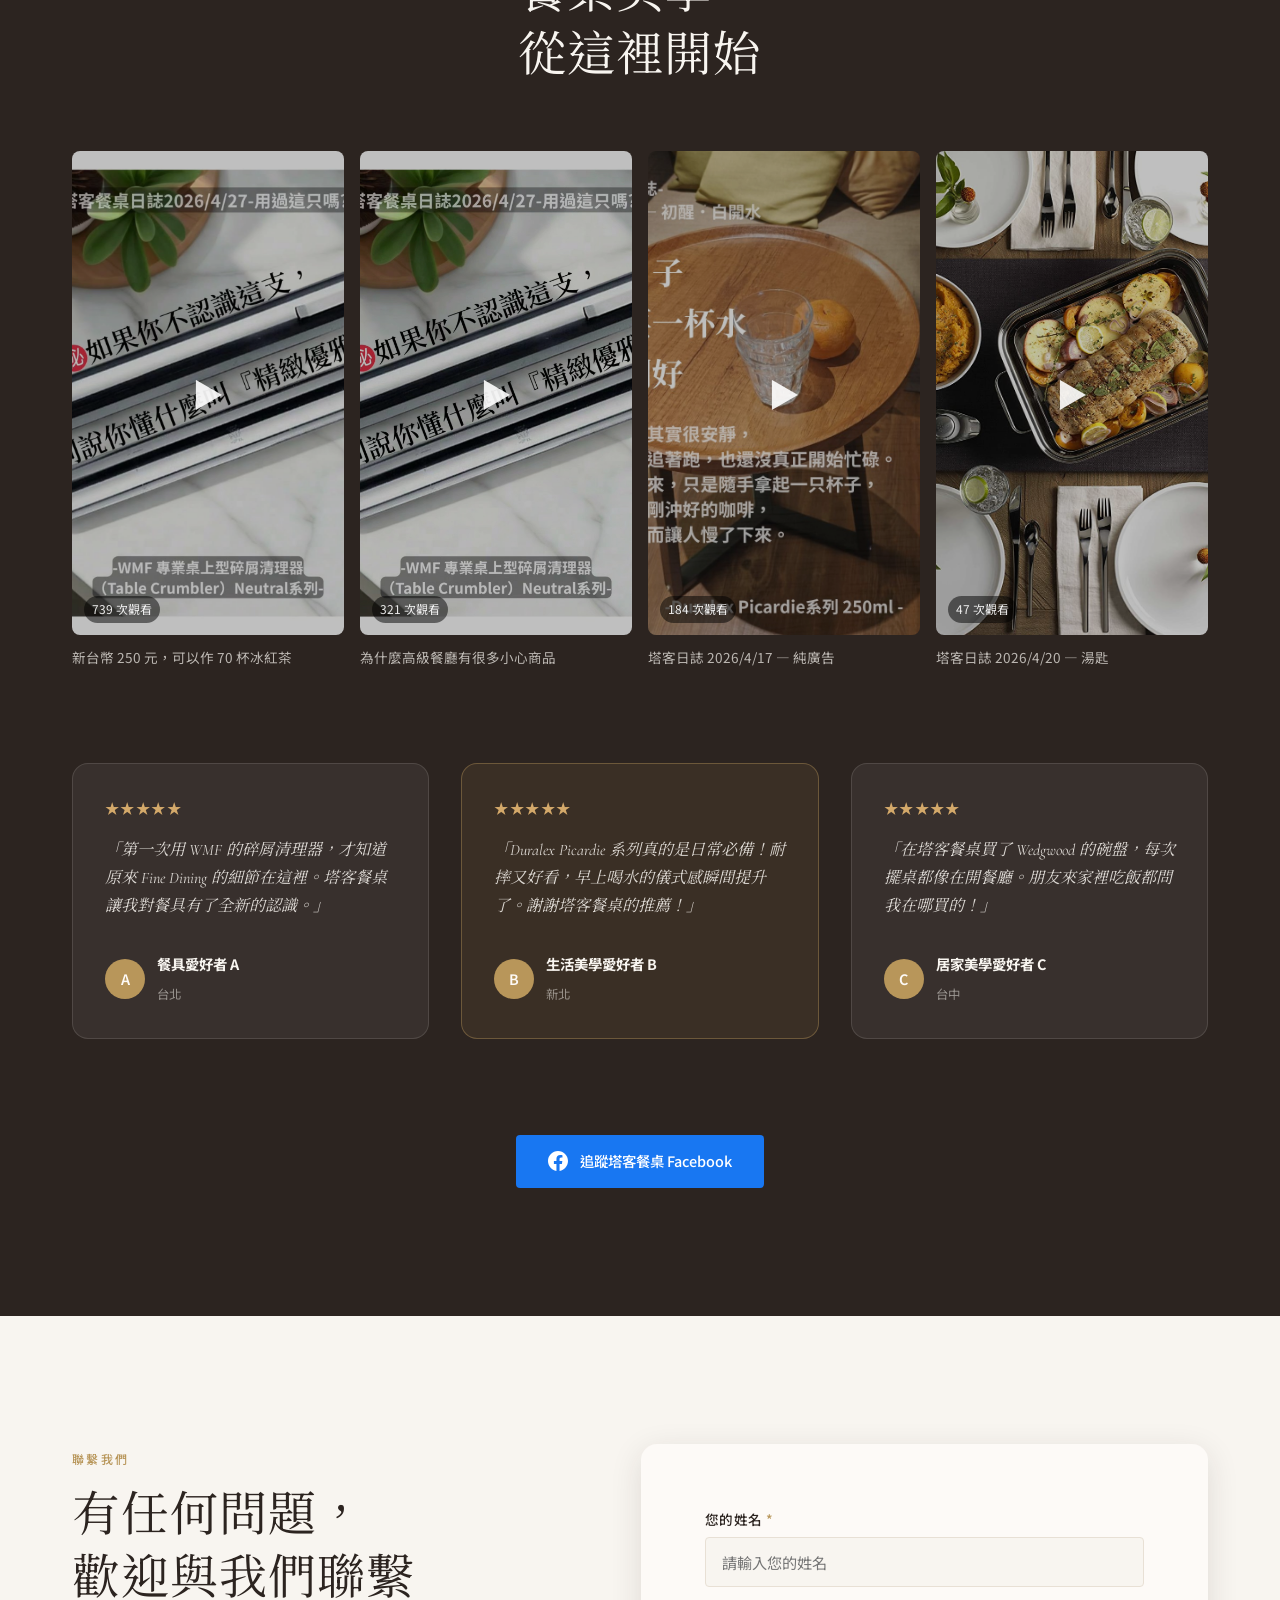
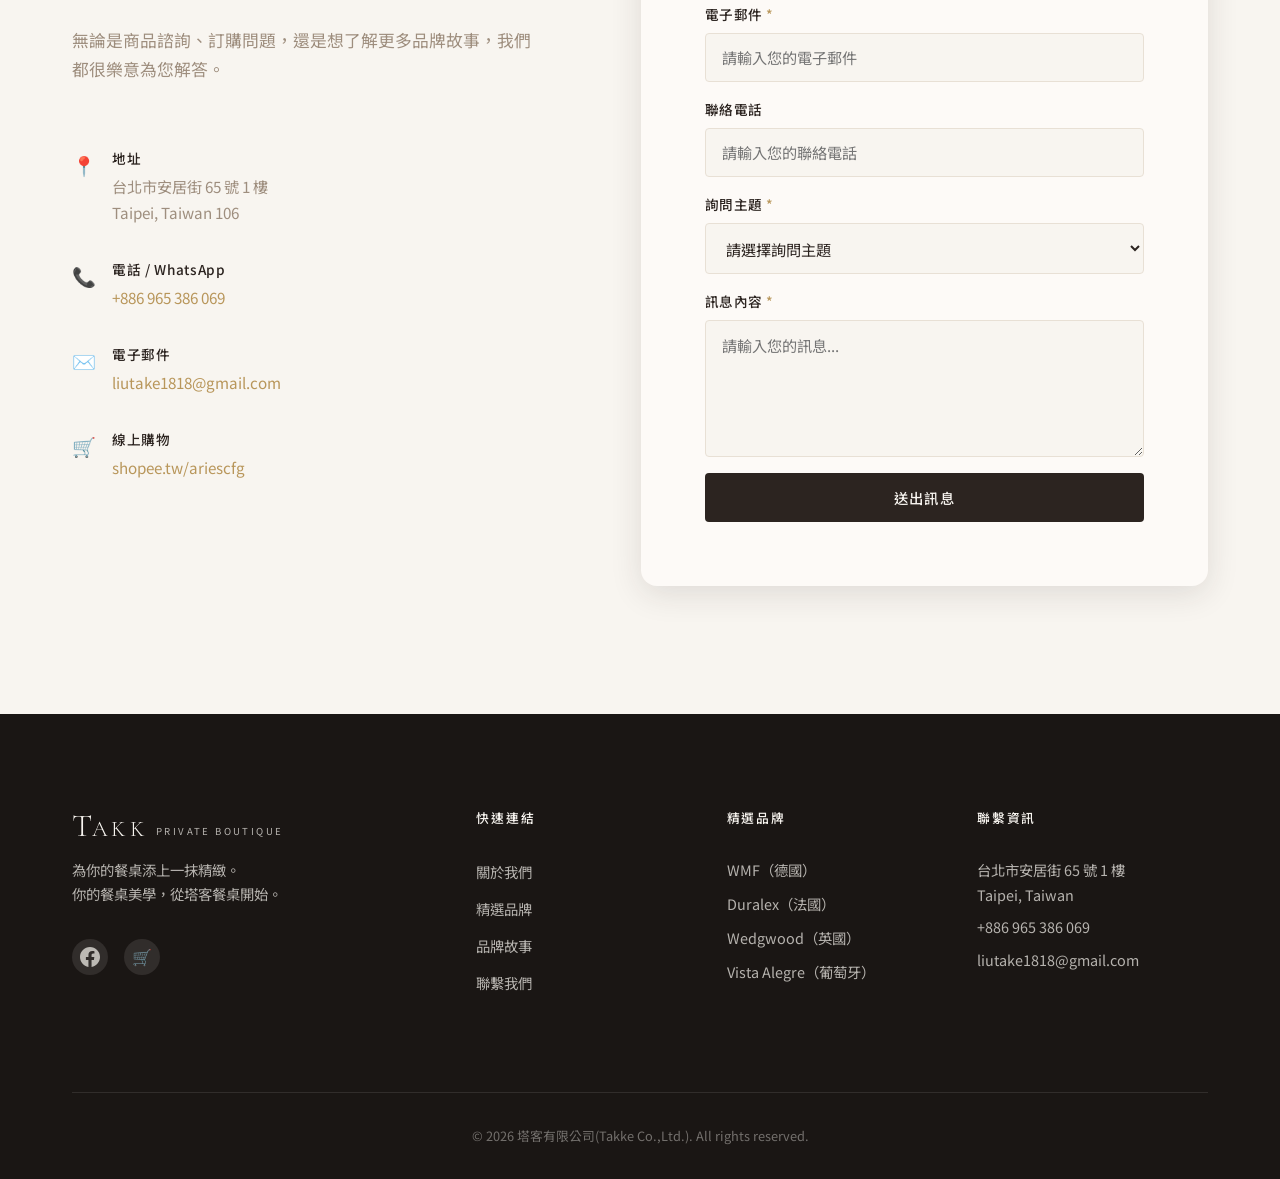
==== commit d9966e61: "Update title and footer text in index.html" ====
--- a/index.html
+++ b/index.html
@@ -3,7 +3,7 @@
 <head>
   <meta charset="UTF-8" />
   <meta name="viewport" content="width=device-width, initial-scale=1.0" />
-  <title>塔客餐桌 | TAKK Private Boutique</title>
+  <title>塔客餐桌 | TAKE Table Boutique</title>
   <link rel="preconnect" href="https://fonts.googleapis.com" />
   <link rel="preconnect" href="https://fonts.gstatic.com" crossorigin />
   <link href="https://fonts.googleapis.com/css2?family=Noto+Serif+TC:wght@300;400;500;600;700&family=Cormorant+Garamond:ital,wght@0,300;0,400;0,500;1,300;1,400&family=Noto+Sans+TC:wght@300;400;500&display=swap" rel="stylesheet" />
@@ -264,14 +264,17 @@
       </div>
 
       <div class="reels-showcase">
-        <a href="https://www.facebook.com/takktraveltw" target="_blank" class="reel-item">
-          <div class="reel-thumb">
-            <img src="post_wmf_crumbler.jpeg" alt="Reel 1" />
-            <div class="reel-play">▶</div>
-            <div class="reel-views">739 次觀看</div>
-          </div>
+        <div class="reel-item">
+          <!-- 連結包住圖片區塊 -->
+          <a href="https://www.instagram.com/p/DXEl3b5jYCf/?ref=xav_igxfb_comet_ig_bookmark_mega_menu_launch" target="_blank" style="text-decoration: none; color: inherit;">
+            <div class="reel-thumb">
+              <img src="post_wmf_crumbler.jpeg" alt="Reel 1" />
+              <div class="reel-play">▶</div>
+              <div class="reel-views">739 次觀看</div>
+            </div>
+          </a>
           <p>新台幣 250 元，可以作 70 杯冰紅茶</p>
-        </a>
+        </div>
         <a href="https://www.facebook.com/takktraveltw" target="_blank" class="reel-item">
           <div class="reel-thumb">
             <img src="post_crumbler_detail.jpeg" alt="Reel 2" />
@@ -471,7 +474,7 @@
         </div>
       </div>
       <div class="footer-bottom">
-        <p>© 2026 塔客餐桌 TAKK Private Boutique. All rights reserved.</p>
+        <p>© 2026 塔客有限公司(Takke Co.,Ltd.). All rights reserved.</p>
       </div>
     </div>
   </footer>
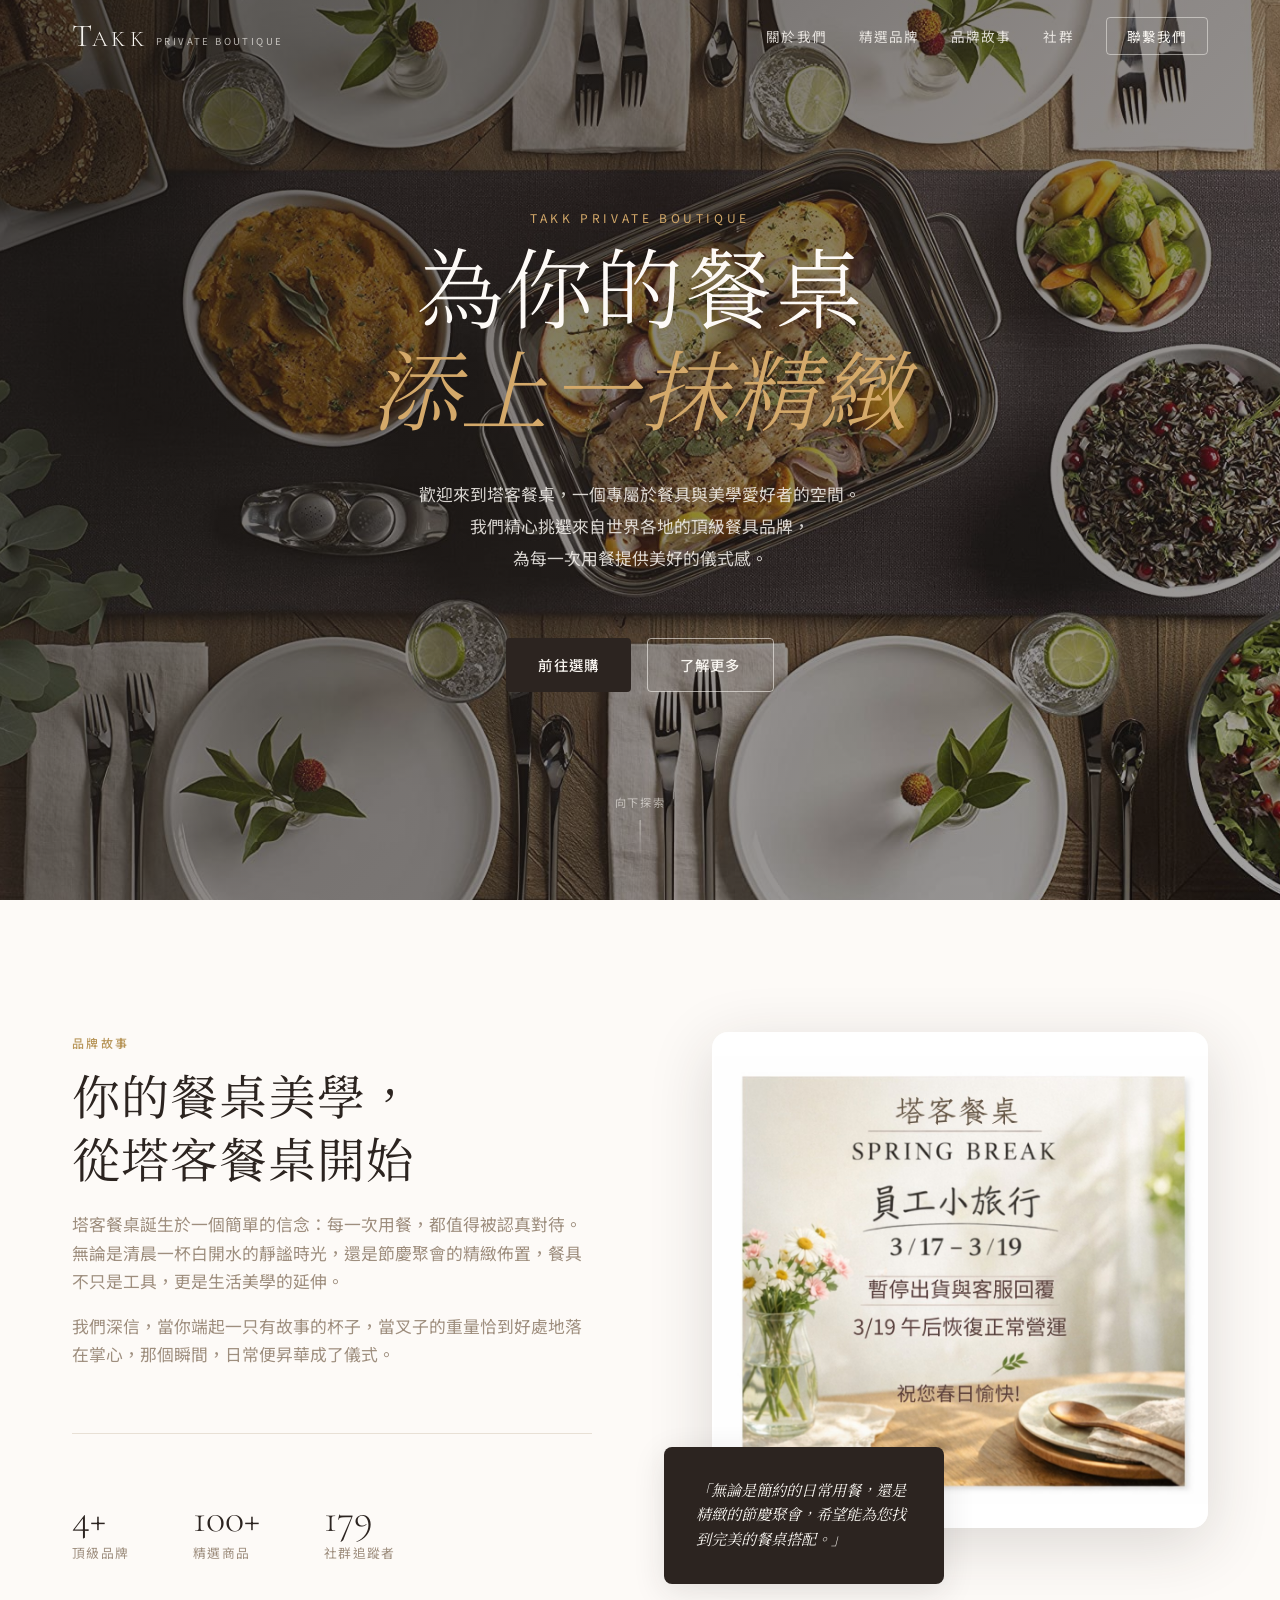
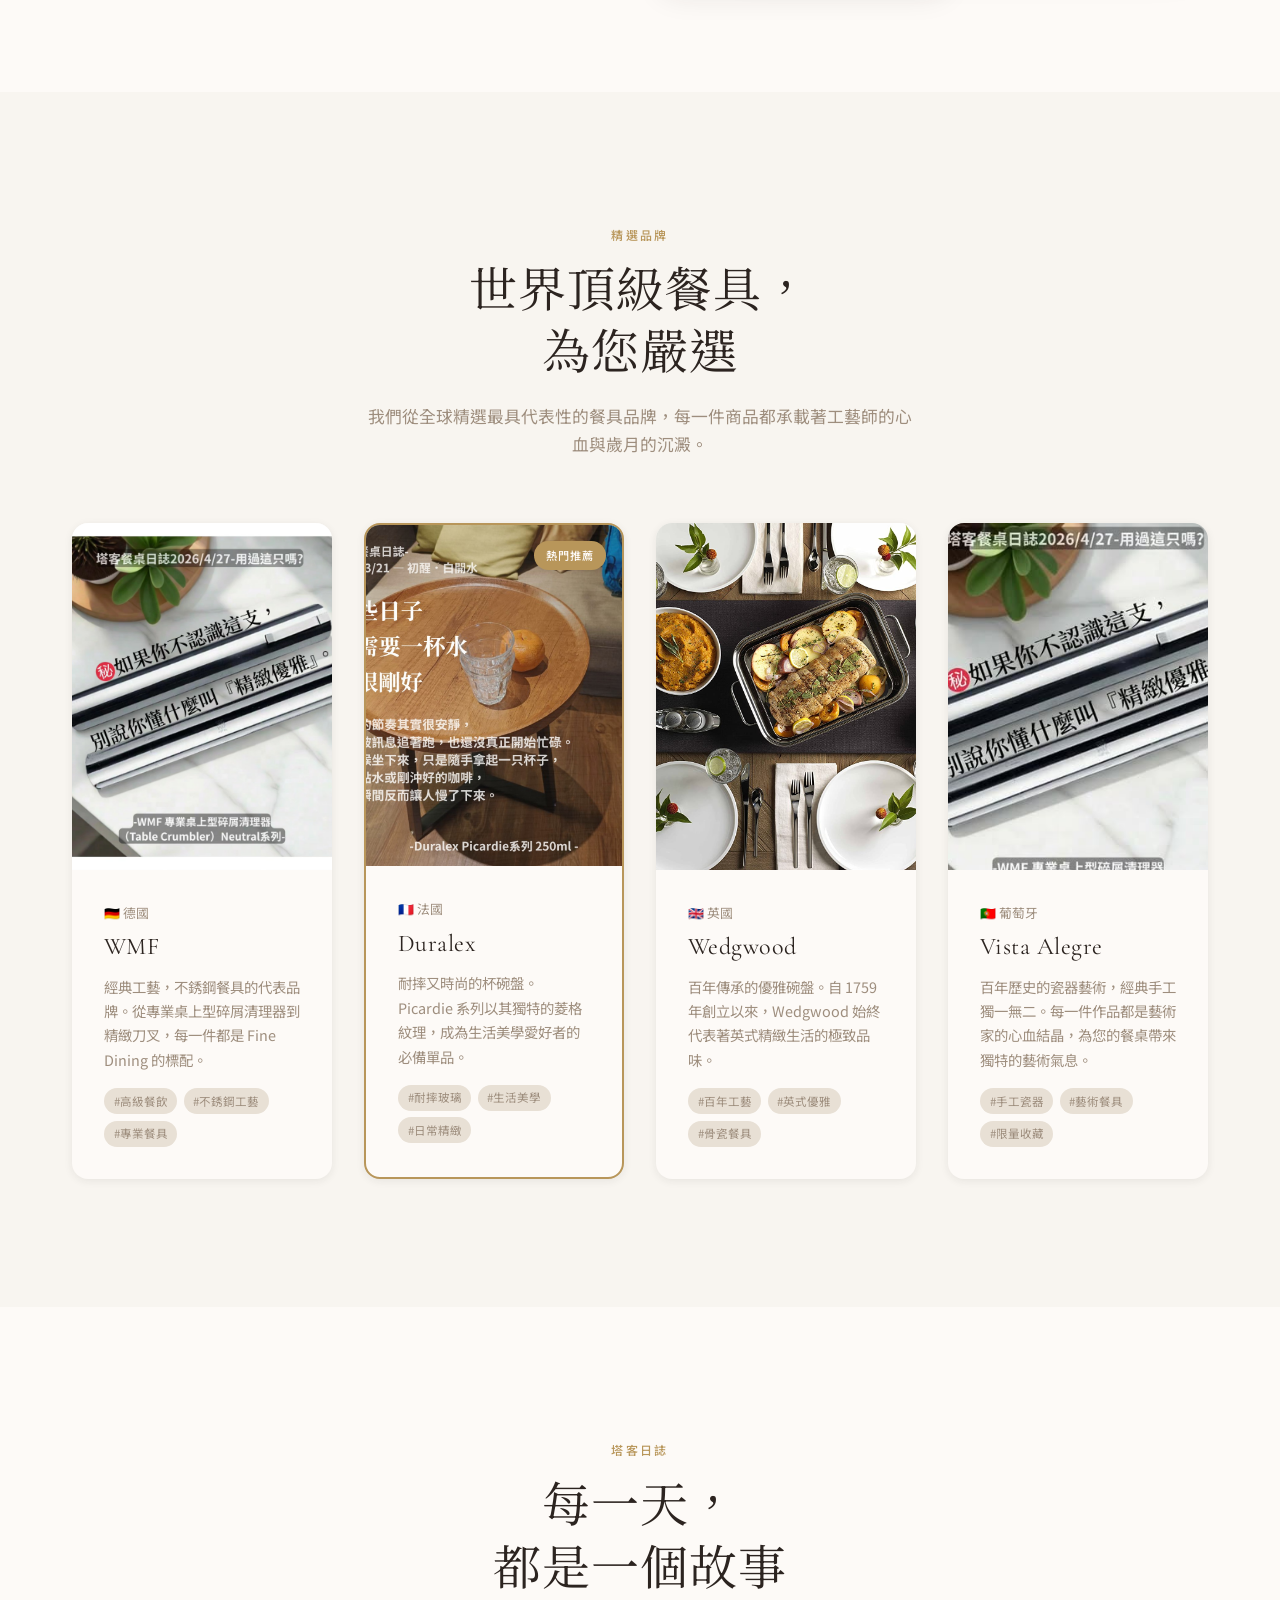
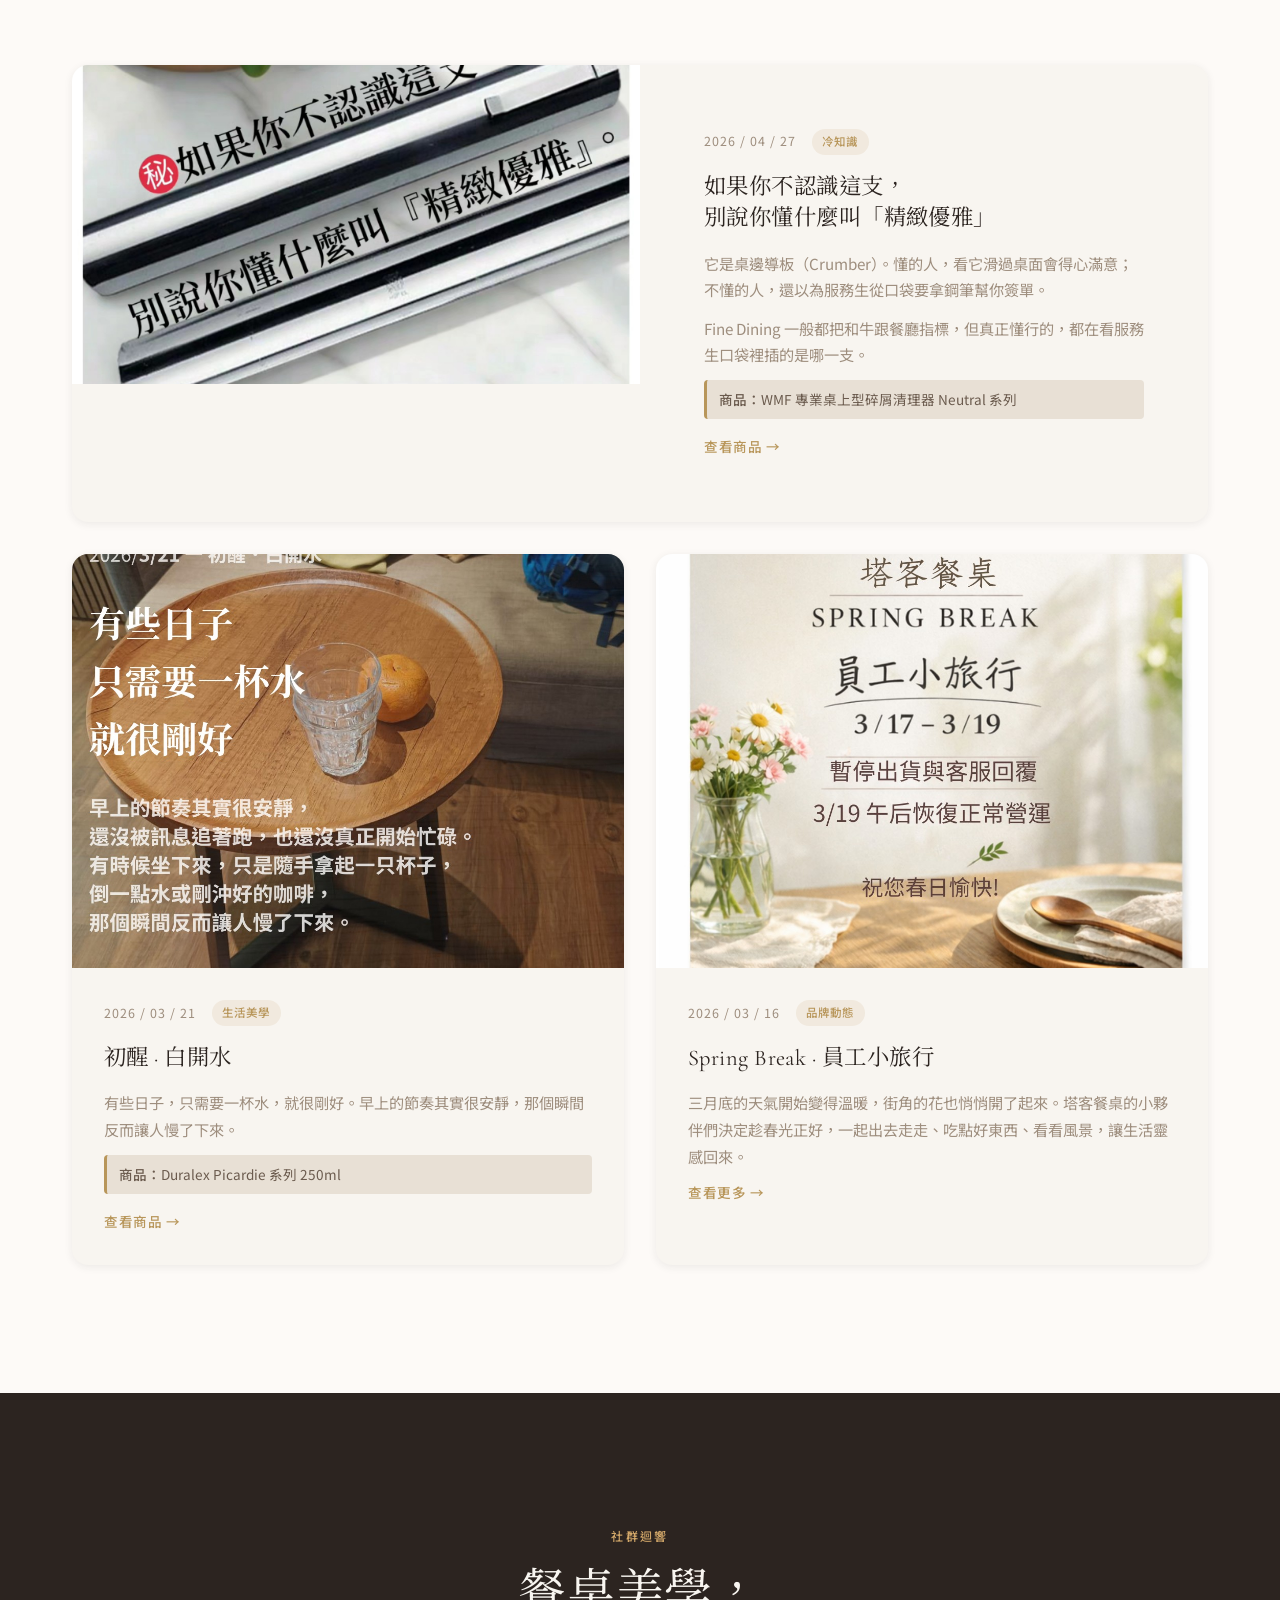
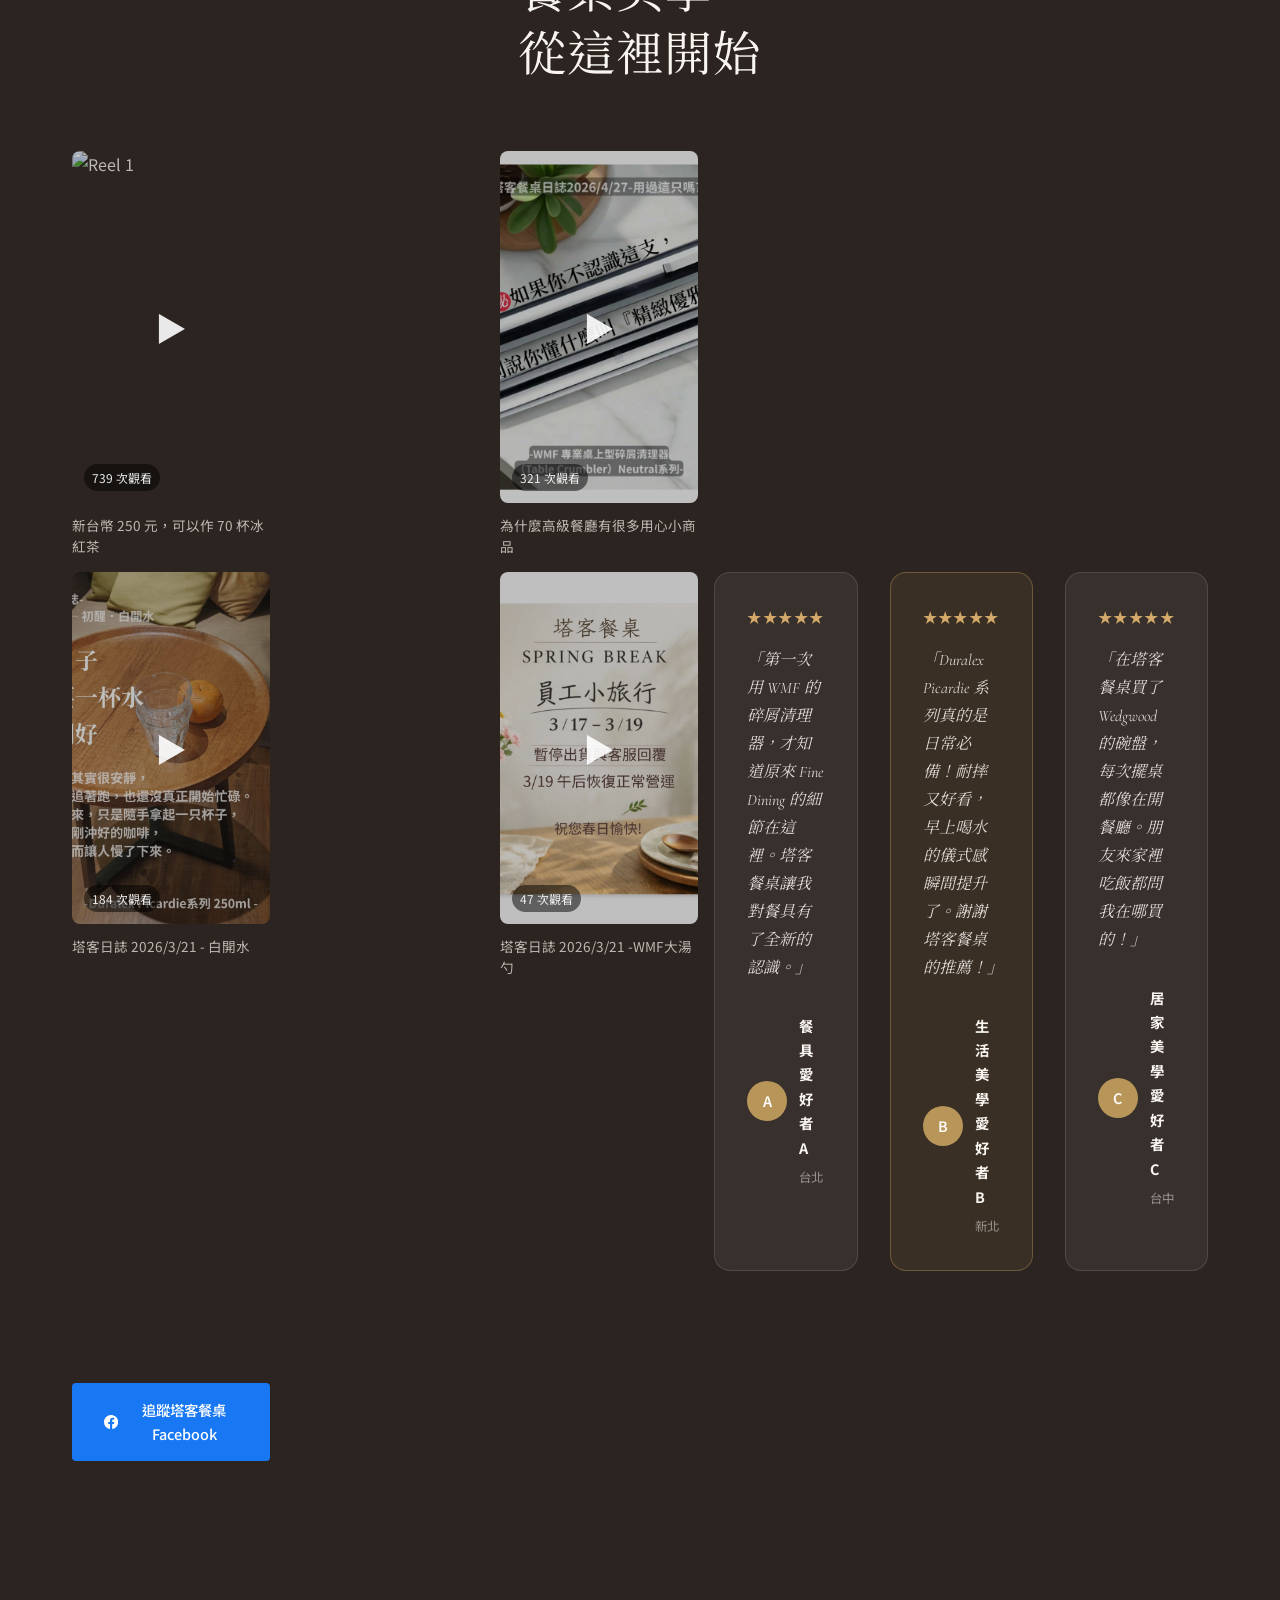
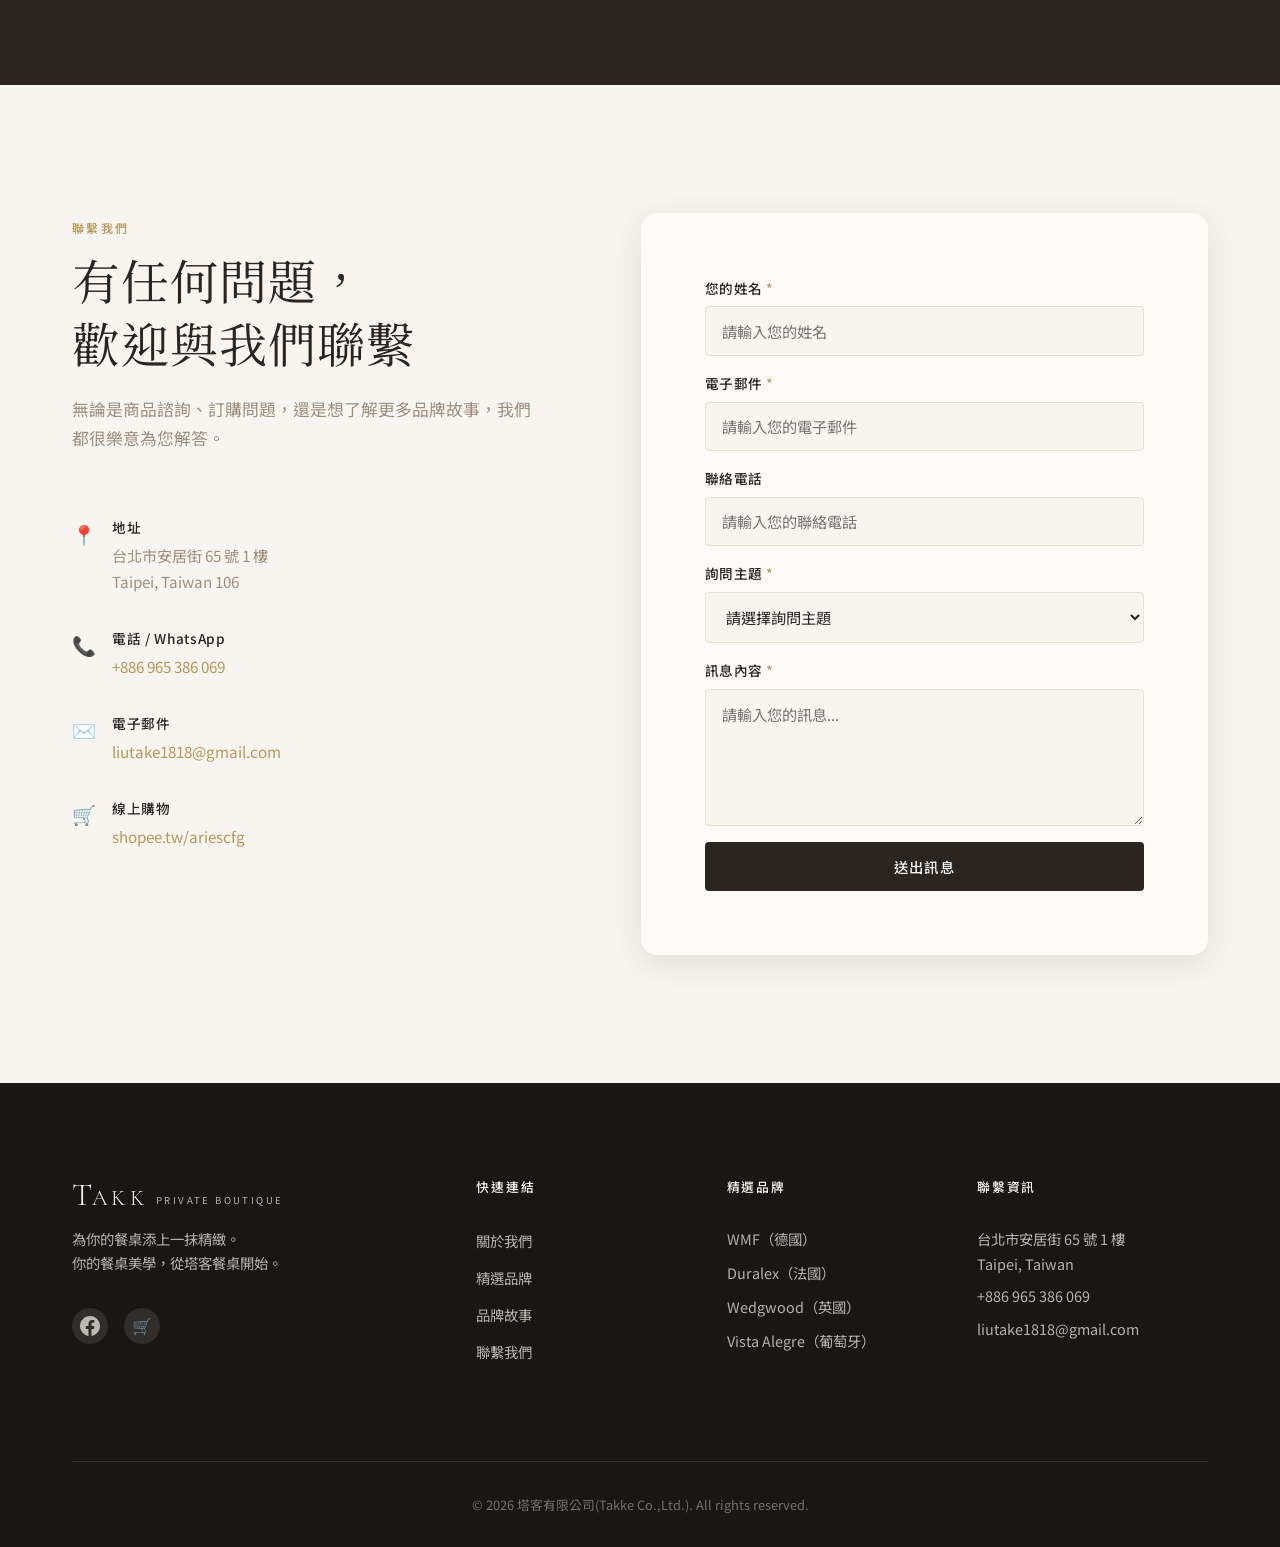
==== commit 41d27477: "Update index.html" ====
--- a/index.html
+++ b/index.html
@@ -268,38 +268,46 @@
           <!-- 連結包住圖片區塊 -->
           <a href="https://www.instagram.com/p/DXEl3b5jYCf/?ref=xav_igxfb_comet_ig_bookmark_mega_menu_launch" target="_blank" style="text-decoration: none; color: inherit;">
             <div class="reel-thumb">
-              <img src="post_wmf_crumbler.jpeg" alt="Reel 1" />
+              <img src="messageImage_1777900916443.jpeg" alt="Reel 1" />
               <div class="reel-play">▶</div>
               <div class="reel-views">739 次觀看</div>
             </div>
           </a>
           <p>新台幣 250 元，可以作 70 杯冰紅茶</p>
         </div>
-        <a href="https://www.facebook.com/takktraveltw" target="_blank" class="reel-item">
-          <div class="reel-thumb">
-            <img src="post_crumbler_detail.jpeg" alt="Reel 2" />
-            <div class="reel-play">▶</div>
-            <div class="reel-views">321 次觀看</div>
-          </div>
-          <p>為什麼高級餐廳有很多小心商品</p>
-        </a>
-        <a href="https://www.facebook.com/takktraveltw" target="_blank" class="reel-item">
-          <div class="reel-thumb">
-            <img src="post_duralex_morning.jpeg" alt="Reel 3" />
-            <div class="reel-play">▶</div>
-            <div class="reel-views">184 次觀看</div>
-          </div>
-          <p>塔客日誌 2026/4/17 — 純廣告</p>
-        </a>
-        <a href="https://www.facebook.com/takktraveltw" target="_blank" class="reel-item">
-          <div class="reel-thumb">
-            <img src="cover_photo.jpeg" alt="Reel 4" />
-            <div class="reel-play">▶</div>
-            <div class="reel-views">47 次觀看</div>
-          </div>
-          <p>塔客日誌 2026/4/20 — 湯匙</p>
-        </a>
-      </div>
+        <a href="https://www.instagram.com/p/DXona5uk9OT/?utm_source=ig_web_copy_link&igsh=MzRlODBiNWFlZA==" target="_blank" class="reel-item">
+           <div class="reel-item">
+          <a href="https://instagram.com" target="_blank" style="text-decoration: none; color: inherit;">
+            <div class="reel-thumb">
+              <img src="post_crumbler_detail.jpeg" alt="Reel 2" />
+              <div class="reel-play">▶</div>
+              <div class="reel-views">321 次觀看</div>
+            </div>
+          </a>
+          <p>為什麼高級餐廳有很多用心小商品</p>
+        </div>
+        <a href="https://www.instagram.com/p/DWJpdSWiOnf/?utm_source=ig_web_button_share_sheet&igsh=MzRlODBiNWFlZA==" target="_blank" class="reel-item">
+     <div class="reel-item">
+          <a href="https://instagram.com" target="_blank" style="text-decoration: none; color: inherit;">
+            <div class="reel-thumb">
+              <img src="post_duralex_morning.jpeg" alt="Reel 3" />
+              <div class="reel-play">▶</div>
+              <div class="reel-views">184 次觀看</div>
+            </div>
+          </a>
+          <p>塔客日誌 2026/3/21 - 白開水</p>
+        </div>
+        <a href="https://www.instagram.com/reel/DXZJjCKkyo7/?utm_source=ig_web_button_share_sheet&igsh=MzRlODBiNWFlZA==" target="_blank" class="reel-item">
+         <div class="reel-item">
+          <a href="https://instagram.com" target="_blank" style="text-decoration: none; color: inherit;">
+            <div class="reel-thumb">
+              <img src="post_spring_break.jpeg" alt="Reel 4" />
+              <div class="reel-play">▶</div>
+              <div class="reel-views">47 次觀看</div>
+            </div>
+          </a>
+          <p>塔客日誌 2026/3/21 -WMF大湯勺</p>
+        </div>
 
       <div class="testimonials">
         <div class="testimonial-card">
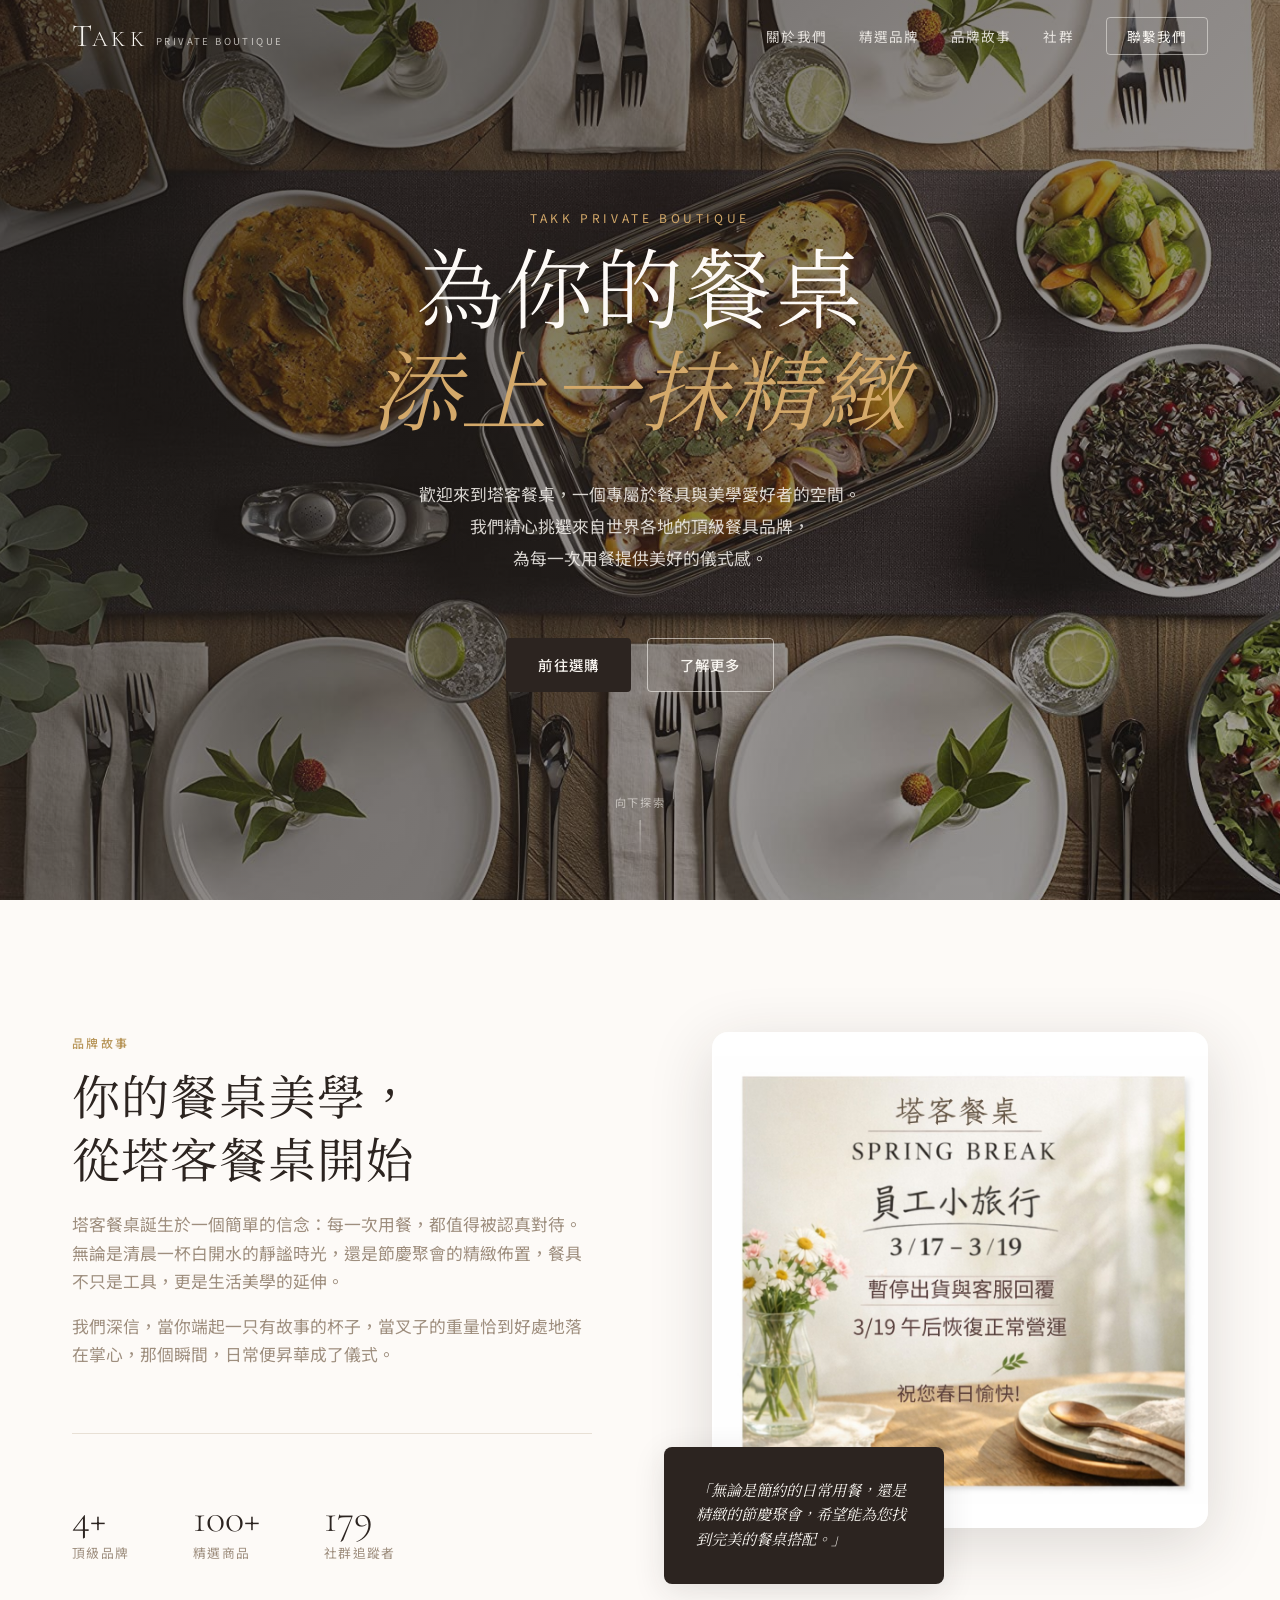
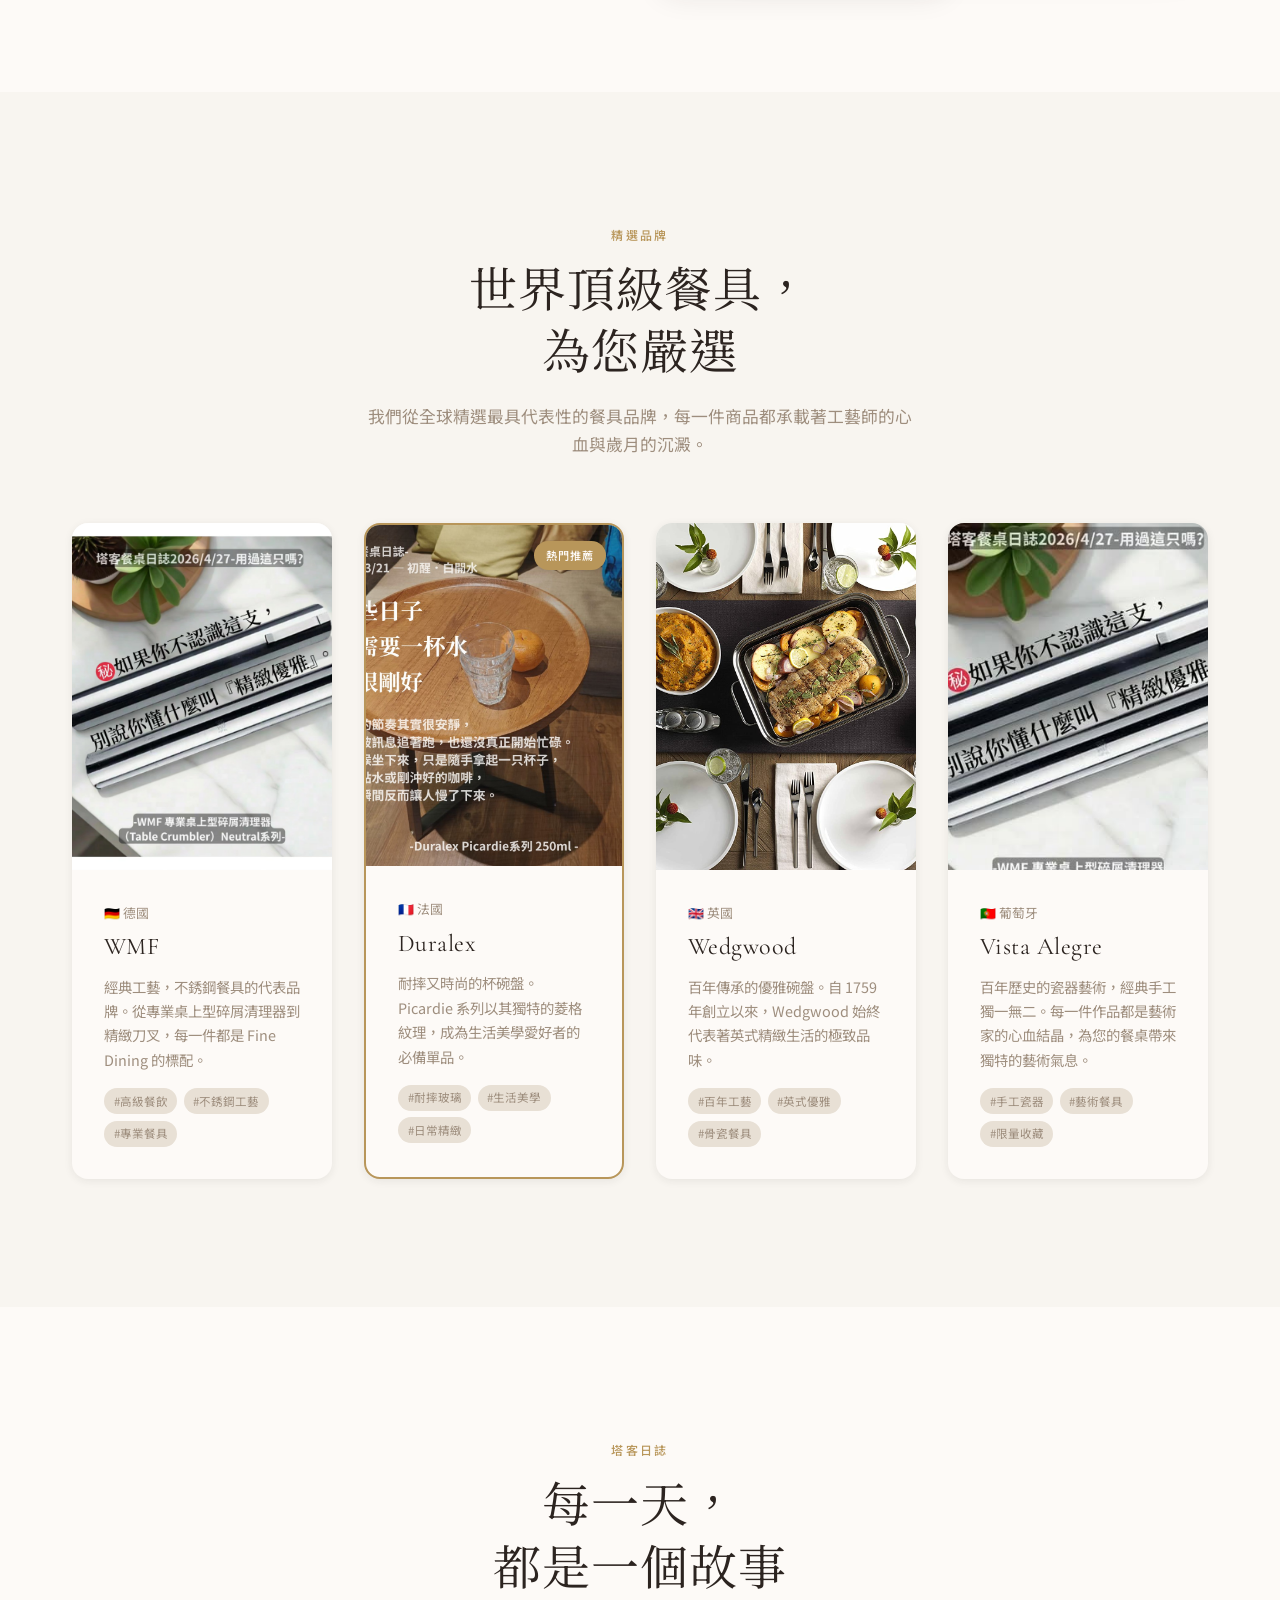
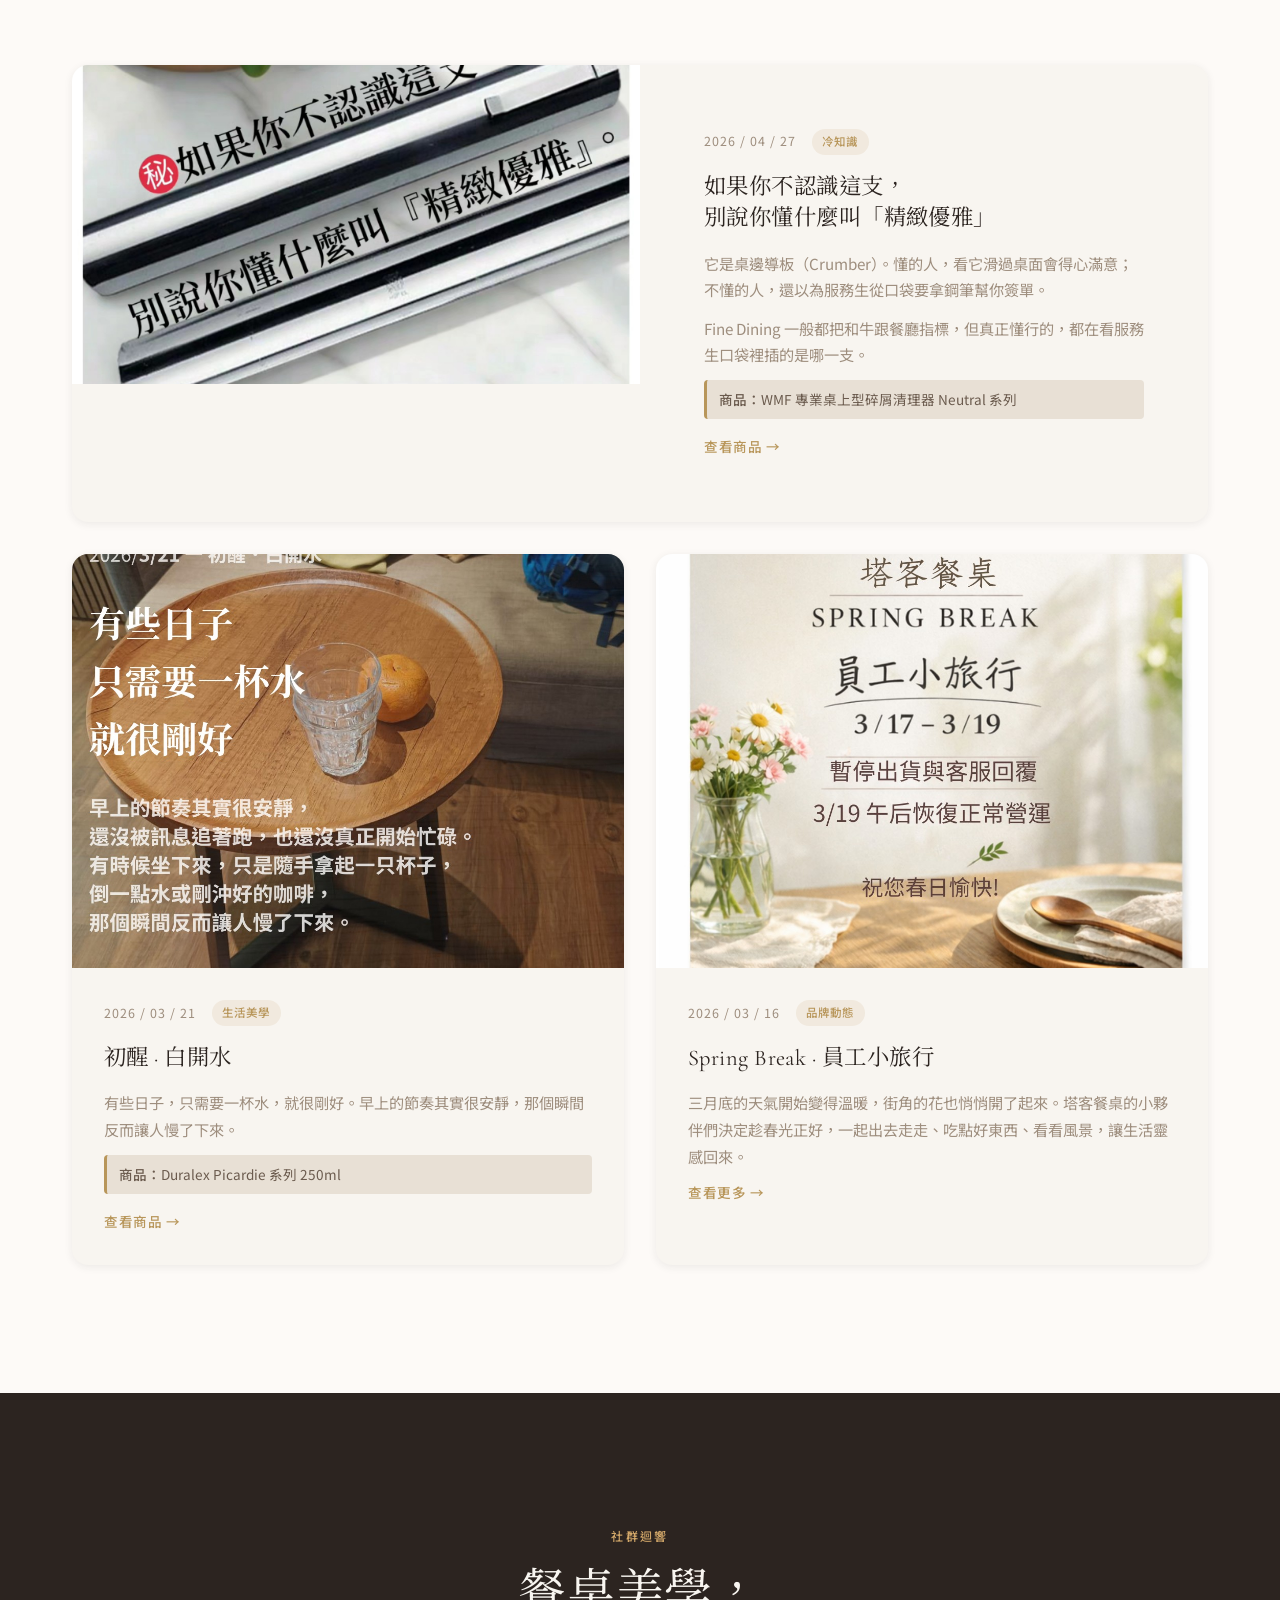
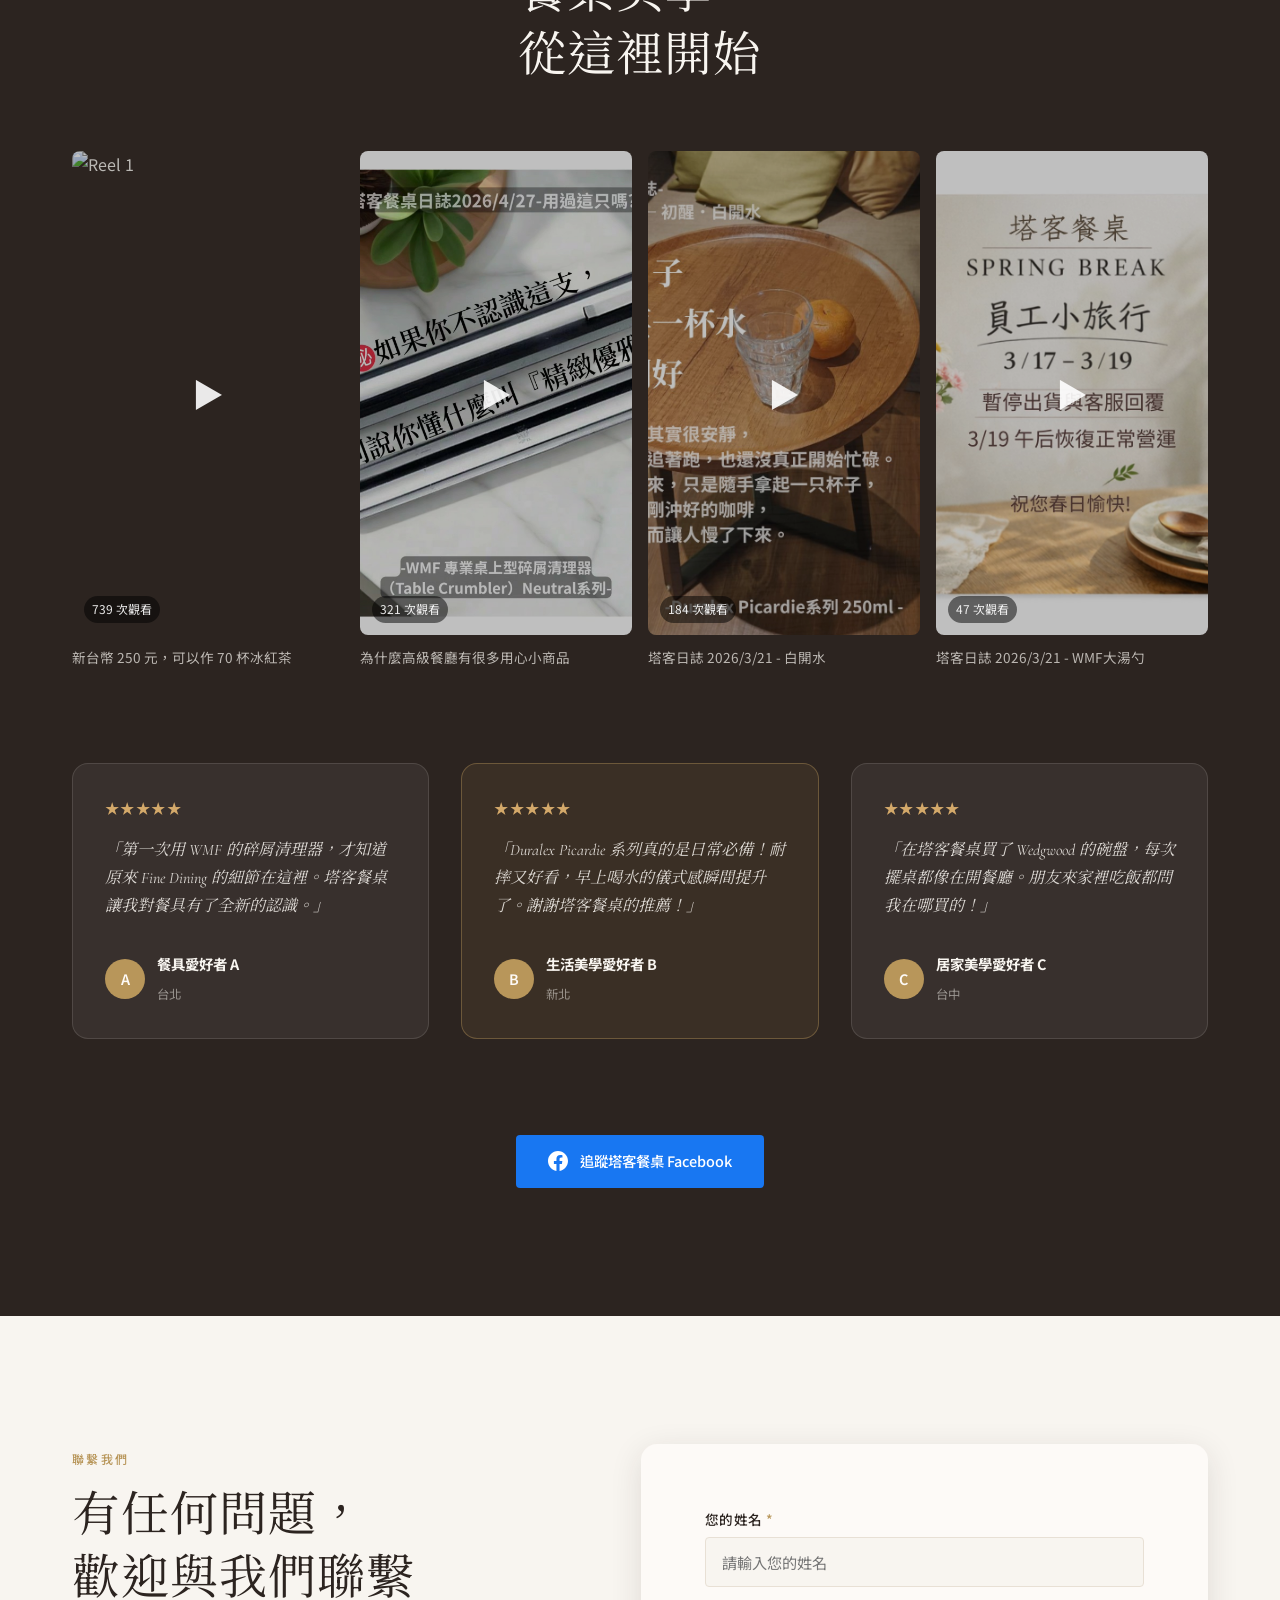
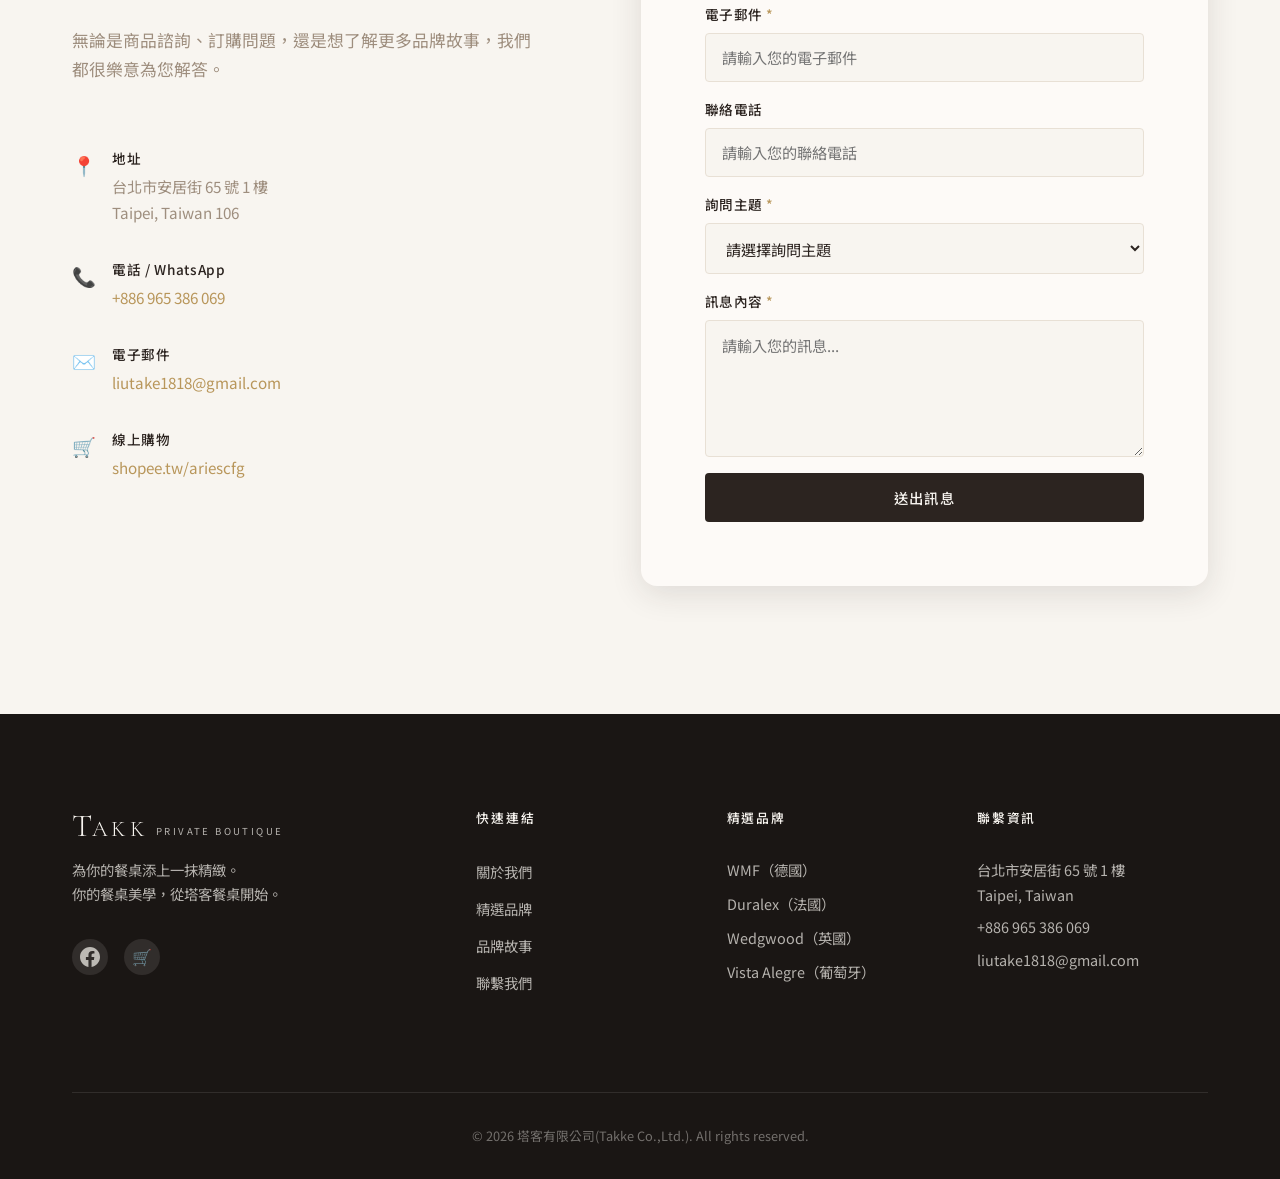
==== commit 171e4e80: "Refactor index.html for cleaner structure Removed unnecessary empty lines and fixed structure for re" ====
--- a/index.html
+++ b/index.html
@@ -10,7 +10,6 @@
   <link rel="stylesheet" href="style.css" />
 </head>
 <body>
-
   <!-- ========== NAVIGATION ========== -->
   <nav class="navbar" id="navbar">
     <div class="nav-container">
@@ -108,7 +107,6 @@
         <p class="section-desc">我們從全球精選最具代表性的餐具品牌，每一件商品都承載著工藝師的心血與歲月的沉澱。</p>
       </div>
       <div class="brands-grid">
-
         <div class="brand-card">
           <div class="brand-card-img">
             <img src="post_crumbler_detail.jpeg" alt="WMF 德國餐具" />
@@ -127,7 +125,6 @@
             </div>
           </div>
         </div>
-
         <div class="brand-card featured">
           <div class="brand-card-badge">熱門推薦</div>
           <div class="brand-card-img">
@@ -147,7 +144,6 @@
             </div>
           </div>
         </div>
-
         <div class="brand-card">
           <div class="brand-card-img">
             <img src="cover_photo.jpeg" alt="Wedgwood 英國瓷器" />
@@ -166,7 +162,6 @@
             </div>
           </div>
         </div>
-
         <div class="brand-card">
           <div class="brand-card-img">
             <img src="photo_food1.jpeg" alt="Vista Alegre 葡萄牙瓷器" />
@@ -185,7 +180,6 @@
             </div>
           </div>
         </div>
-
       </div>
     </div>
   </section>
@@ -198,7 +192,6 @@
         <h2 class="section-title">每一天，<br />都是一個故事</h2>
       </div>
       <div class="stories-grid">
-
         <article class="story-card story-large">
           <div class="story-img">
             <img src="post_crumbler_detail.jpeg" alt="WMF 碎屑清理器" />
@@ -217,7 +210,6 @@
             <a href="https://s.shopee.tw/1Lc9qVCIYi" target="_blank" class="story-link">查看商品 →</a>
           </div>
         </article>
-
         <article class="story-card">
           <div class="story-img">
             <img src="post_duralex_morning.jpeg" alt="Duralex 早晨" />
@@ -235,7 +227,6 @@
             <a href="https://shopee.tw/ariescfg" target="_blank" class="story-link">查看商品 →</a>
           </div>
         </article>
-
         <article class="story-card">
           <div class="story-img">
             <img src="post_spring_break.jpeg" alt="Spring Break" />
@@ -250,7 +241,6 @@
             <a href="https://www.facebook.com/takktraveltw" target="_blank" class="story-link">查看更多 →</a>
           </div>
         </article>
-
       </div>
     </div>
   </section>
@@ -263,9 +253,9 @@
         <h2 class="section-title">餐桌美學，<br />從這裡開始</h2>
       </div>
 
+      <!-- ✅ 修正：每個 reel-item 結構一致，移除巢狀 <a> 和重複 <div> -->
       <div class="reels-showcase">
         <div class="reel-item">
-          <!-- 連結包住圖片區塊 -->
           <a href="https://www.instagram.com/p/DXEl3b5jYCf/?ref=xav_igxfb_comet_ig_bookmark_mega_menu_launch" target="_blank" style="text-decoration: none; color: inherit;">
             <div class="reel-thumb">
               <img src="messageImage_1777900916443.jpeg" alt="Reel 1" />
@@ -275,9 +265,9 @@
           </a>
           <p>新台幣 250 元，可以作 70 杯冰紅茶</p>
         </div>
-        <a href="https://www.instagram.com/p/DXona5uk9OT/?utm_source=ig_web_copy_link&igsh=MzRlODBiNWFlZA==" target="_blank" class="reel-item">
-           <div class="reel-item">
-          <a href="https://instagram.com" target="_blank" style="text-decoration: none; color: inherit;">
+
+        <div class="reel-item">
+          <a href="https://www.instagram.com/p/DXona5uk9OT/?utm_source=ig_web_copy_link&igsh=MzRlODBiNWFlZA==" target="_blank" style="text-decoration: none; color: inherit;">
             <div class="reel-thumb">
               <img src="post_crumbler_detail.jpeg" alt="Reel 2" />
               <div class="reel-play">▶</div>
@@ -286,9 +276,9 @@
           </a>
           <p>為什麼高級餐廳有很多用心小商品</p>
         </div>
-        <a href="https://www.instagram.com/p/DWJpdSWiOnf/?utm_source=ig_web_button_share_sheet&igsh=MzRlODBiNWFlZA==" target="_blank" class="reel-item">
-     <div class="reel-item">
-          <a href="https://instagram.com" target="_blank" style="text-decoration: none; color: inherit;">
+
+        <div class="reel-item">
+          <a href="https://www.instagram.com/p/DWJpdSWiOnf/?utm_source=ig_web_button_share_sheet&igsh=MzRlODBiNWFlZA==" target="_blank" style="text-decoration: none; color: inherit;">
             <div class="reel-thumb">
               <img src="post_duralex_morning.jpeg" alt="Reel 3" />
               <div class="reel-play">▶</div>
@@ -297,18 +287,20 @@
           </a>
           <p>塔客日誌 2026/3/21 - 白開水</p>
         </div>
-        <a href="https://www.instagram.com/reel/DXZJjCKkyo7/?utm_source=ig_web_button_share_sheet&igsh=MzRlODBiNWFlZA==" target="_blank" class="reel-item">
-         <div class="reel-item">
-          <a href="https://instagram.com" target="_blank" style="text-decoration: none; color: inherit;">
+
+        <div class="reel-item">
+          <a href="https://www.instagram.com/reel/DXZJjCKkyo7/?utm_source=ig_web_button_share_sheet&igsh=MzRlODBiNWFlZA==" target="_blank" style="text-decoration: none; color: inherit;">
             <div class="reel-thumb">
               <img src="post_spring_break.jpeg" alt="Reel 4" />
               <div class="reel-play">▶</div>
               <div class="reel-views">47 次觀看</div>
             </div>
           </a>
-          <p>塔客日誌 2026/3/21 -WMF大湯勺</p>
-        </div>
-
+          <p>塔客日誌 2026/3/21 - WMF大湯勺</p>
+        </div>
+      </div><!-- ✅ reels-showcase 正確閉合 -->
+
+      <!-- ✅ testimonials 現在在 reels-showcase 外面，結構正確 -->
       <div class="testimonials">
         <div class="testimonial-card">
           <div class="testimonial-stars">★★★★★</div>
@@ -364,7 +356,6 @@
           <span class="section-label">聯繫我們</span>
           <h2 class="section-title">有任何問題，<br />歡迎與我們聯繫</h2>
           <p>無論是商品諮詢、訂購問題，還是想了解更多品牌故事，我們都很樂意為您解答。</p>
-
           <div class="contact-details">
             <div class="contact-item">
               <div class="contact-icon">📍</div>
@@ -396,7 +387,6 @@
             </div>
           </div>
         </div>
-
         <div class="contact-form-wrap">
           <form class="contact-form" id="contactForm">
             <div class="form-group">
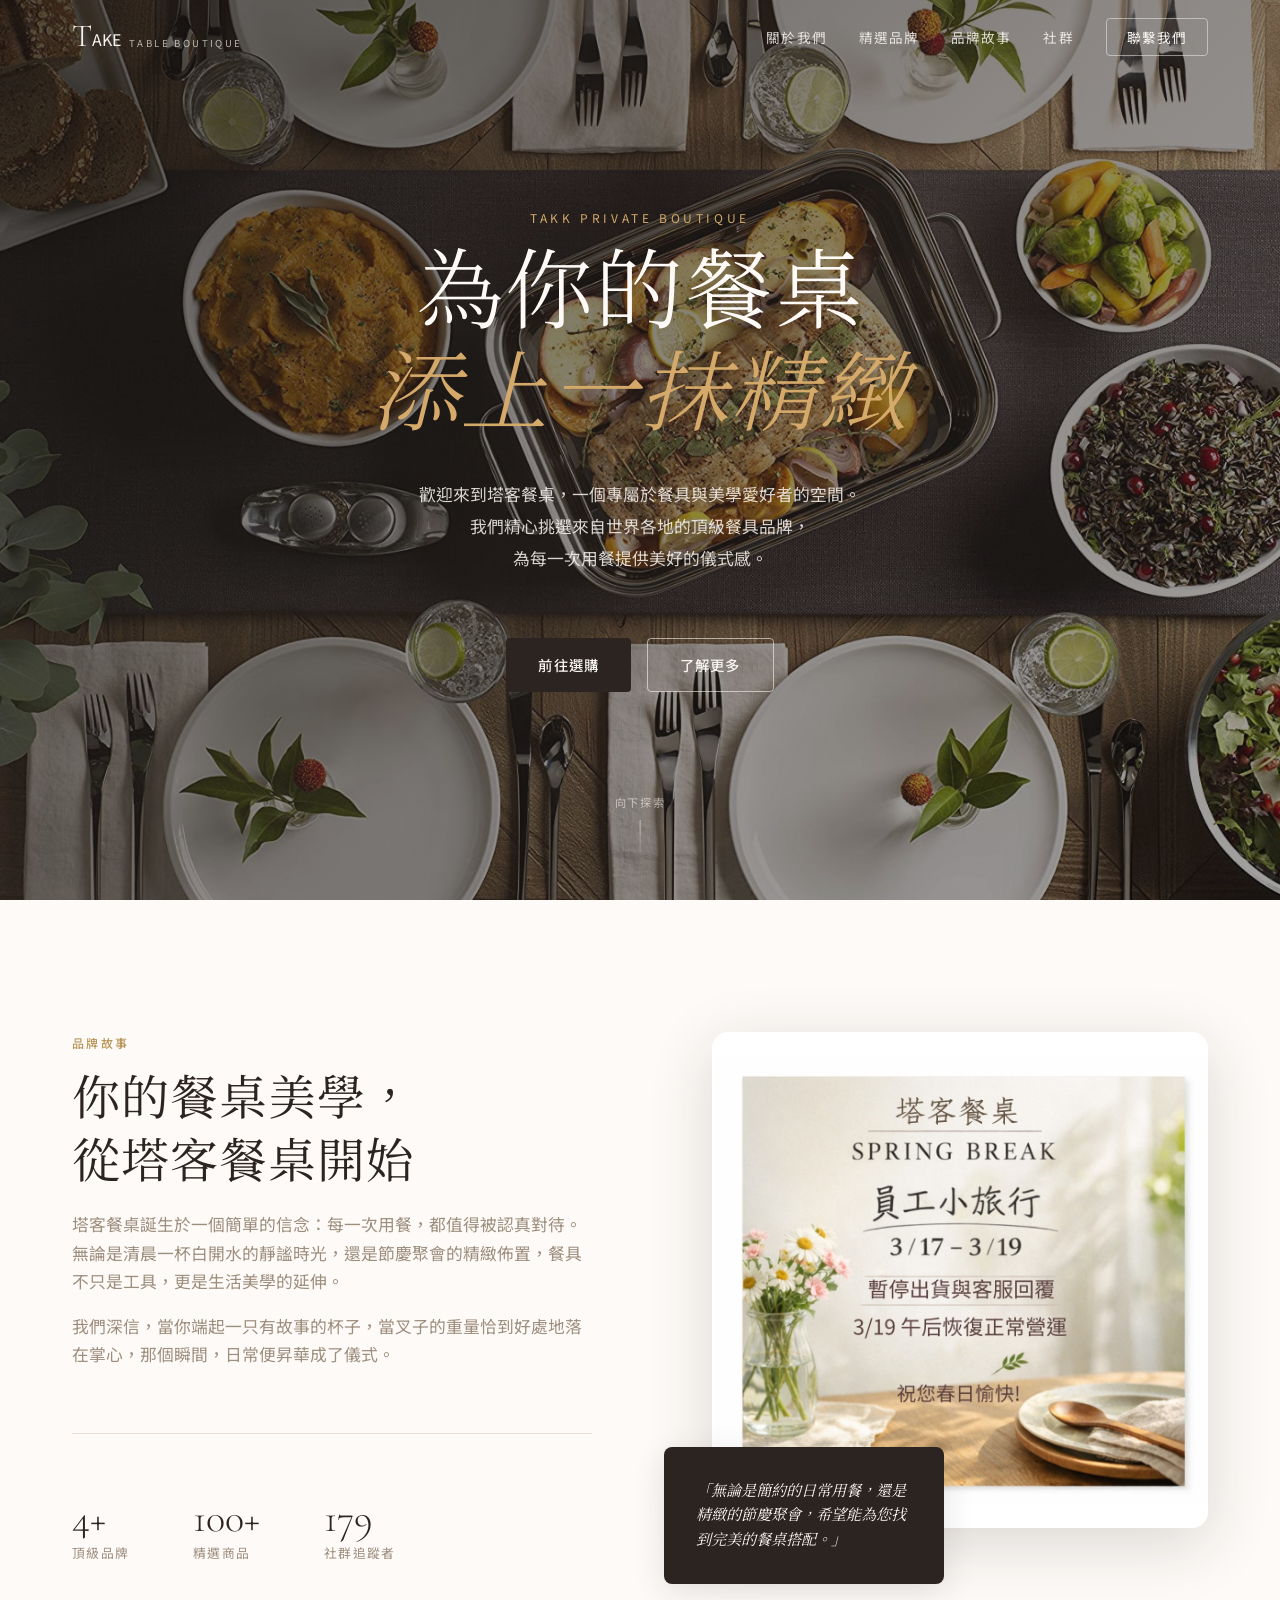
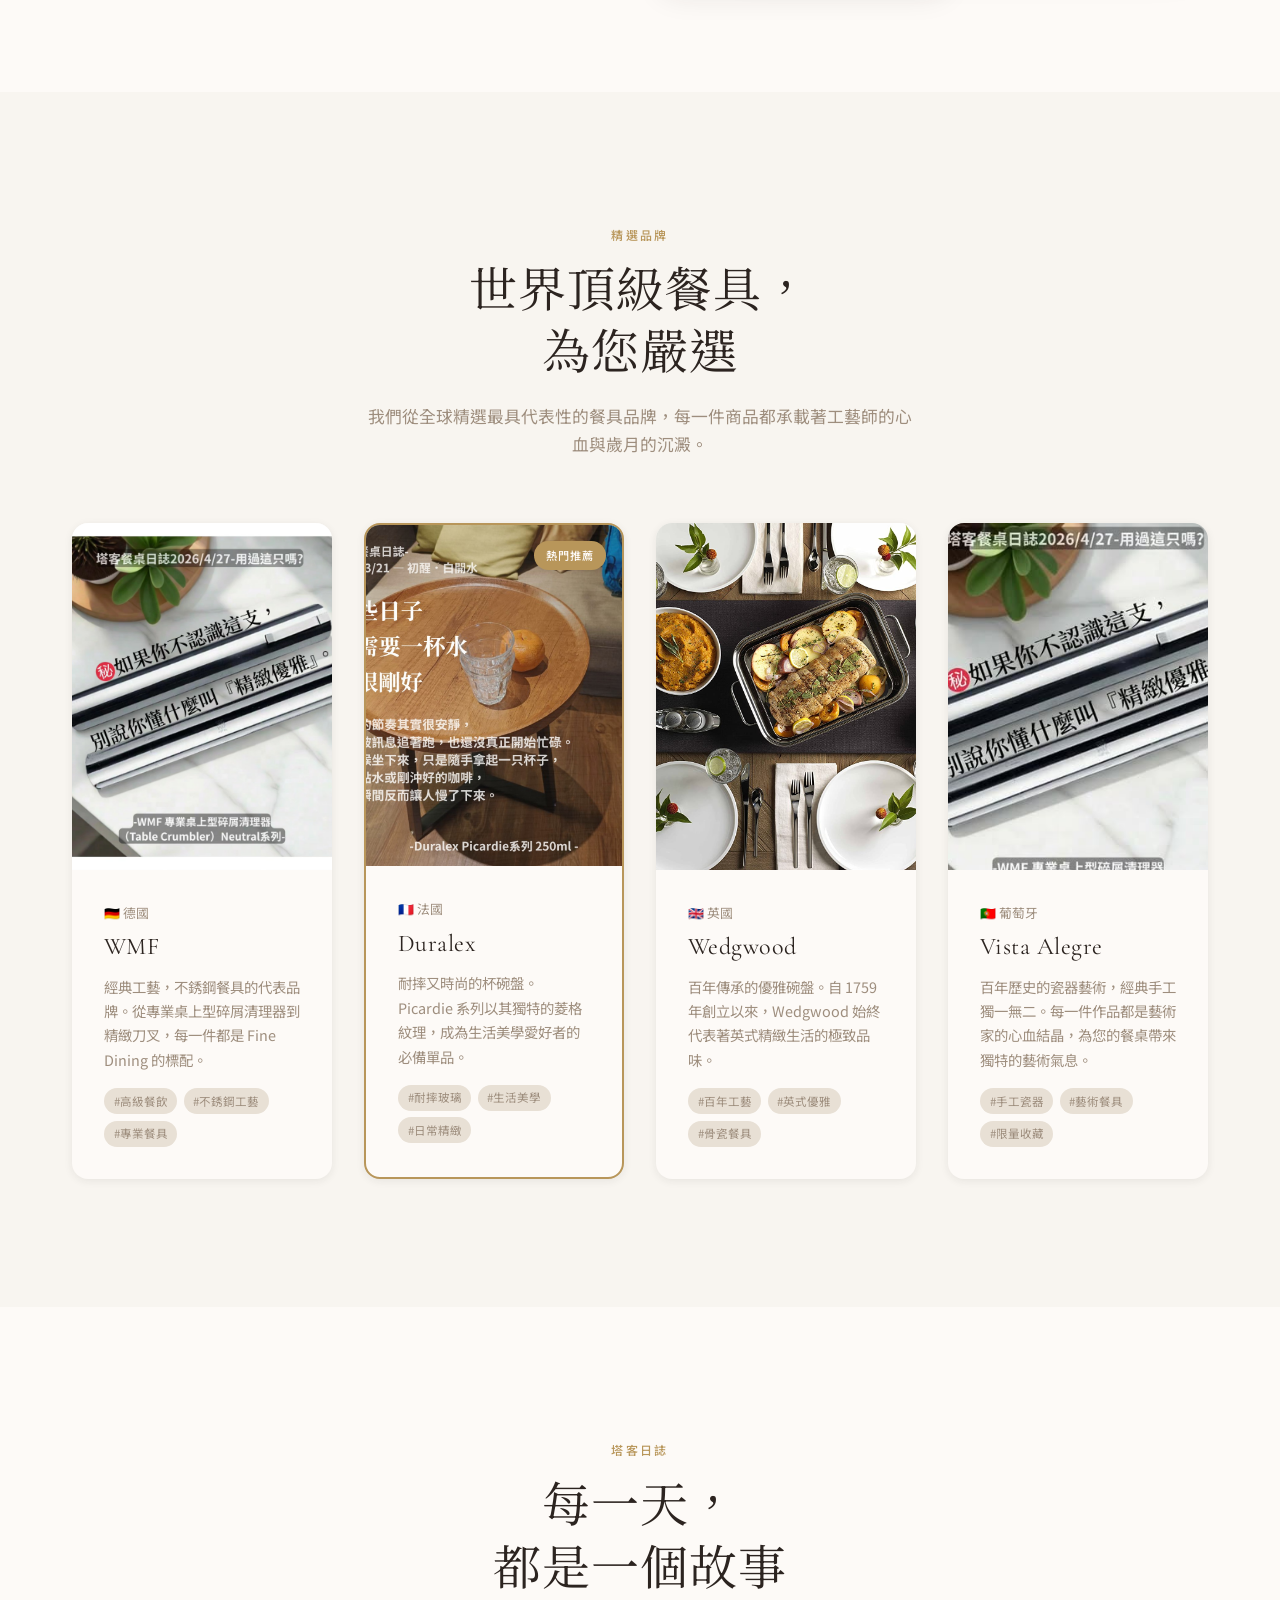
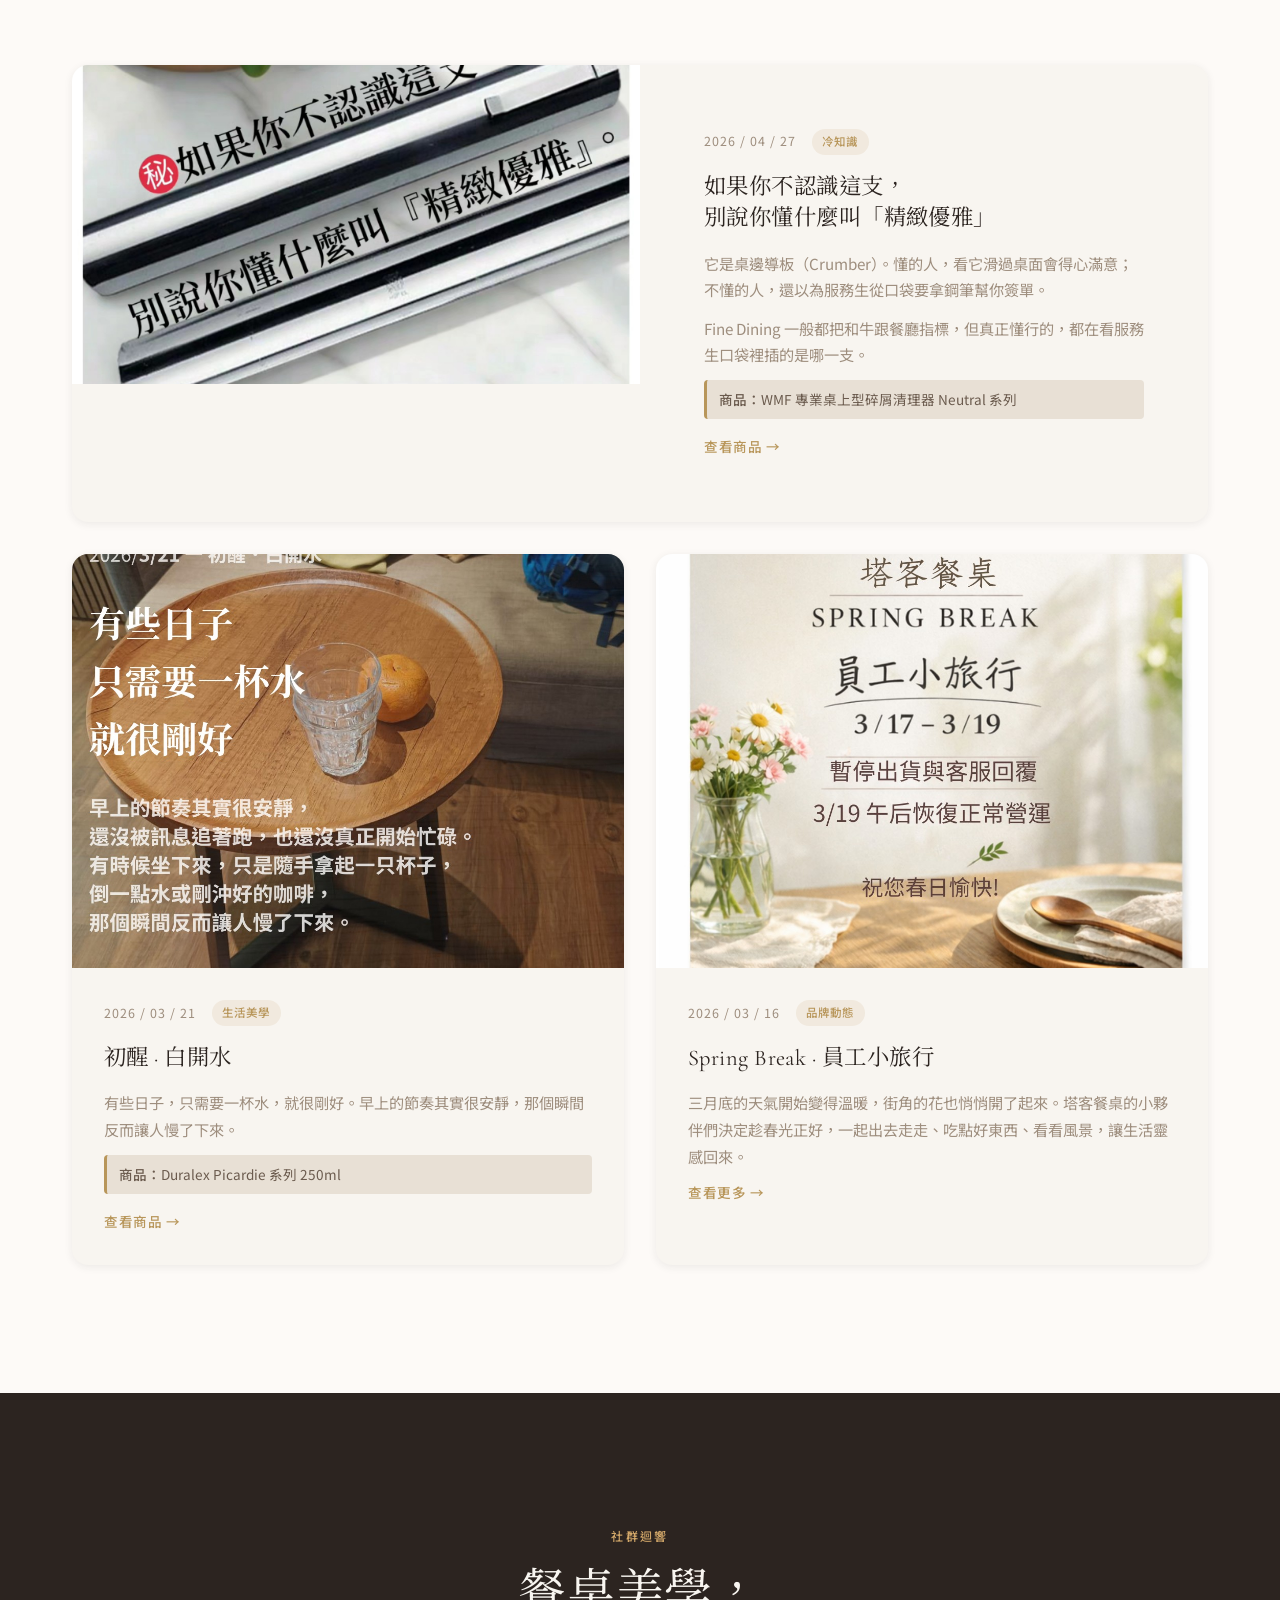
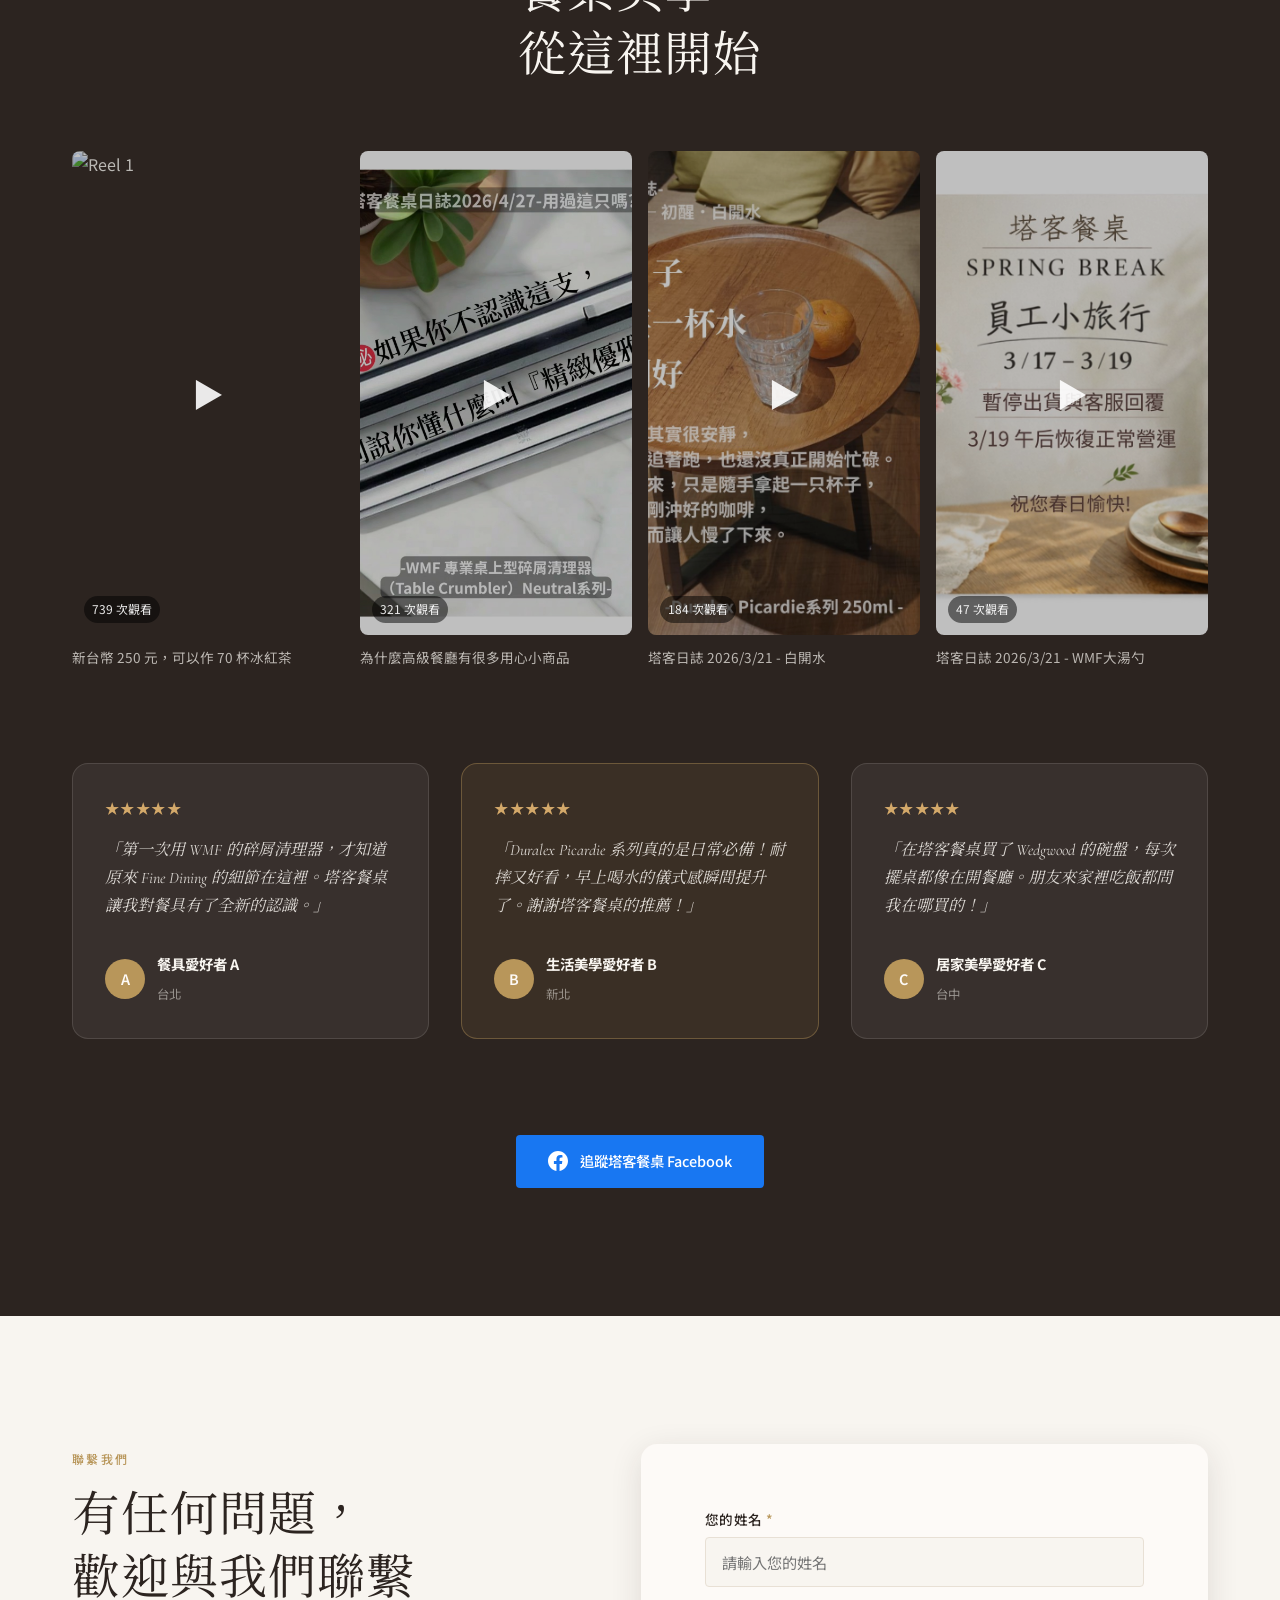
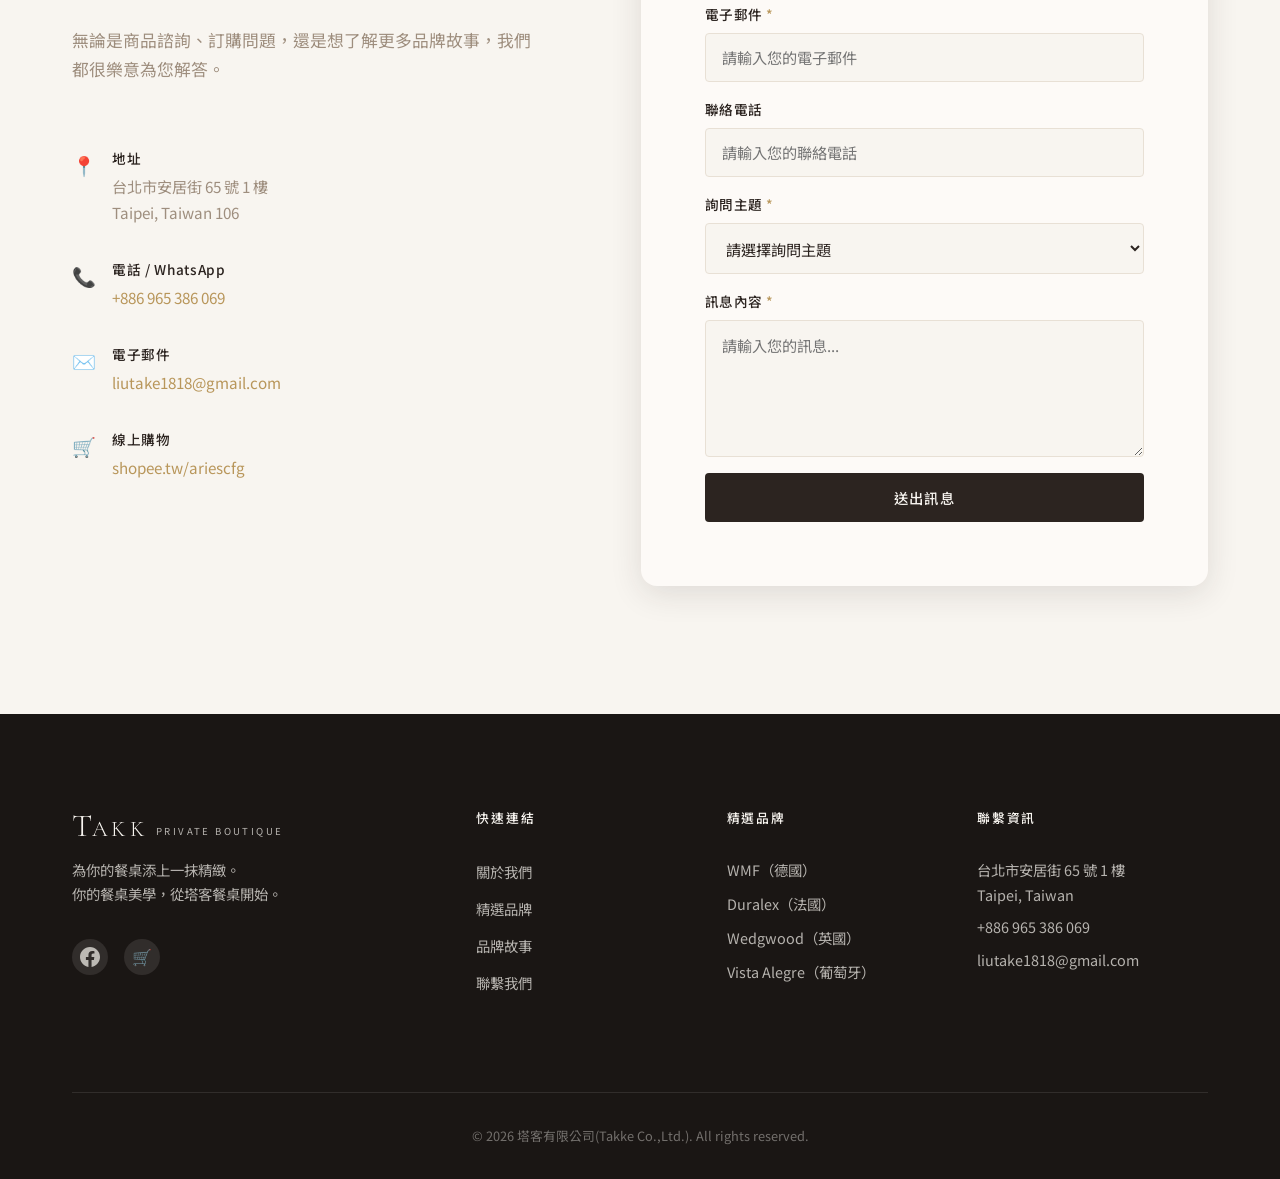
==== commit e208c061: "Update logo and hero section text in index.html" ====
--- a/index.html
+++ b/index.html
@@ -14,8 +14,8 @@
   <nav class="navbar" id="navbar">
     <div class="nav-container">
       <a href="#" class="nav-logo">
-        <span class="logo-t">T</span><span class="logo-akk">AKK</span>
-        <span class="logo-sub">PRIVATE BOUTIQUE</span>
+        <span class="logo-t">T</span><span class="logo-ake">AKE</span>
+        <span class="logo-sub">Table Boutique</span>
       </a>
       <ul class="nav-links">
         <li><a href="#about">關於我們</a></li>
@@ -33,7 +33,7 @@
   <!-- ========== HERO SECTION ========== -->
   <section class="hero" id="hero">
     <div class="hero-bg">
-      <img src="cover_photo.jpeg" alt="TAKK 餐桌封面" class="hero-img" />
+      <img src="cover_photo.jpeg" alt="TAKE 餐桌封面" class="hero-img" />
       <div class="hero-overlay"></div>
     </div>
     <div class="hero-content">
